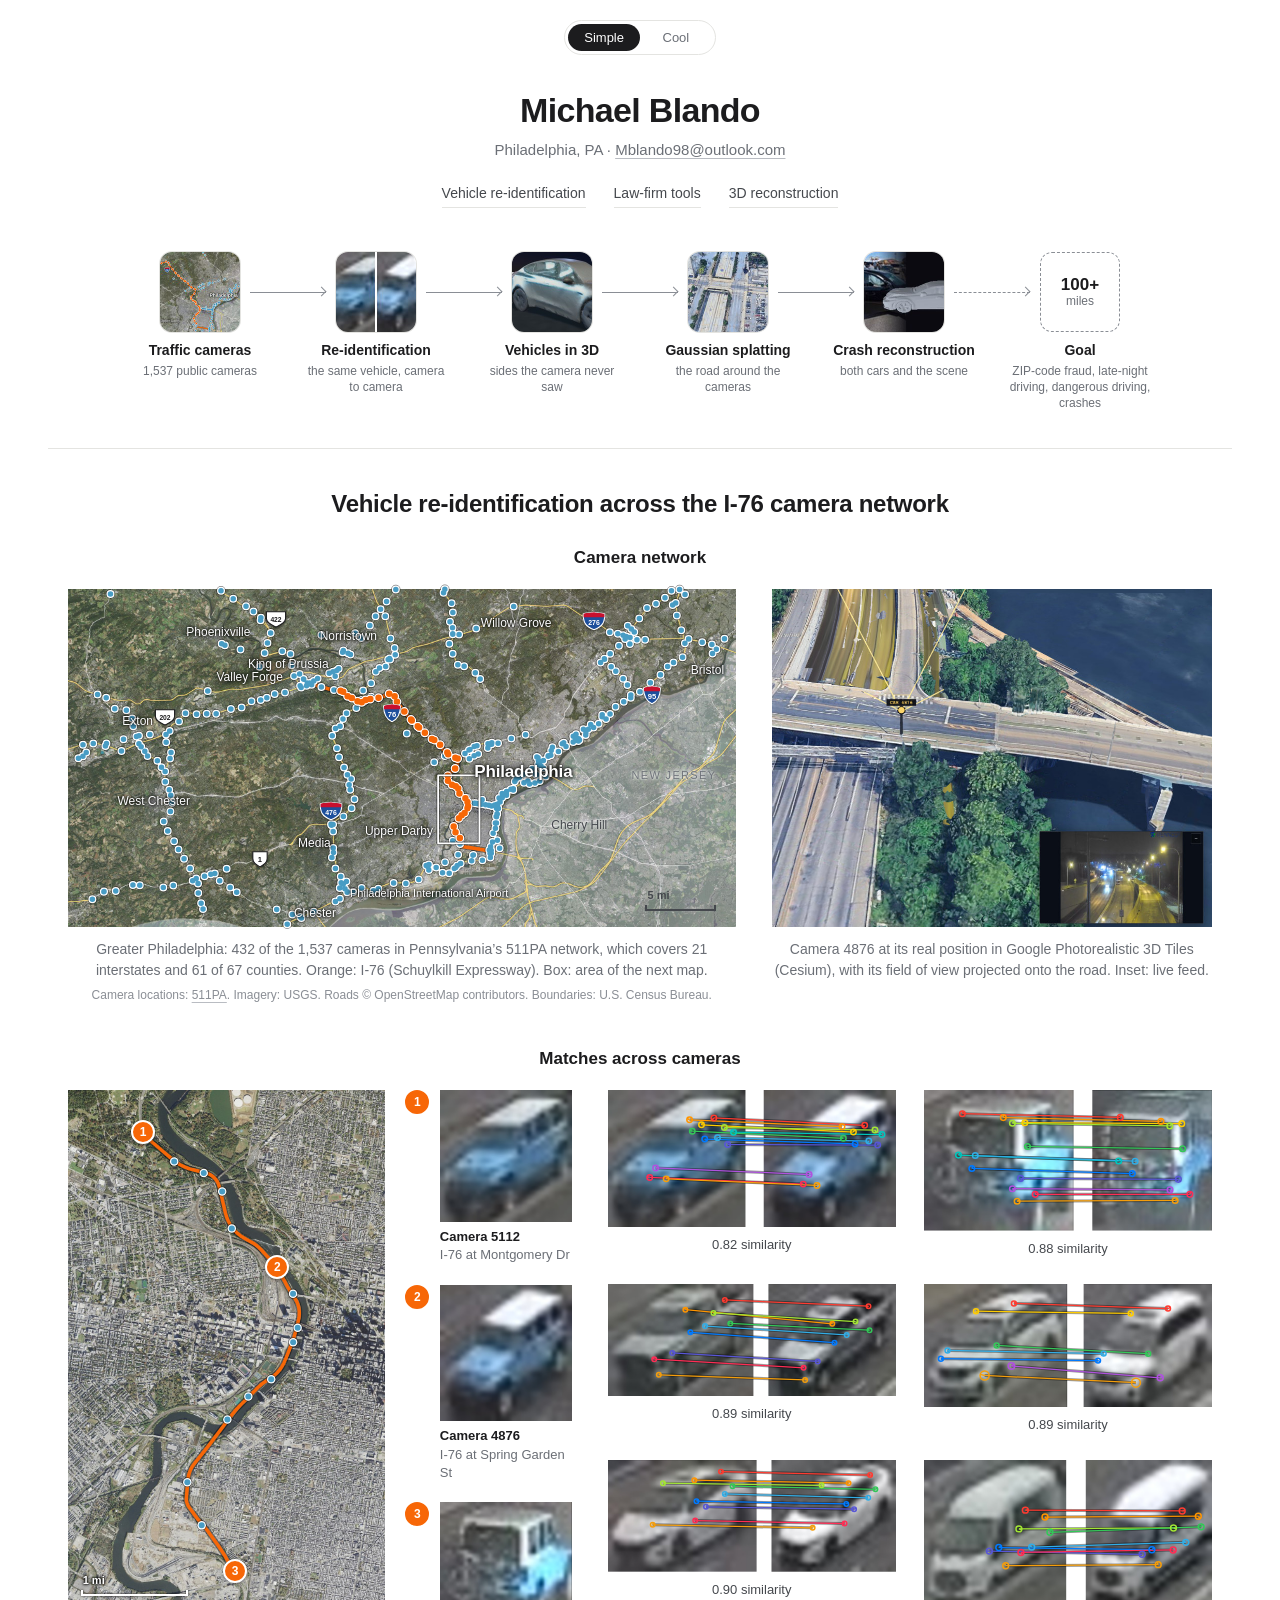
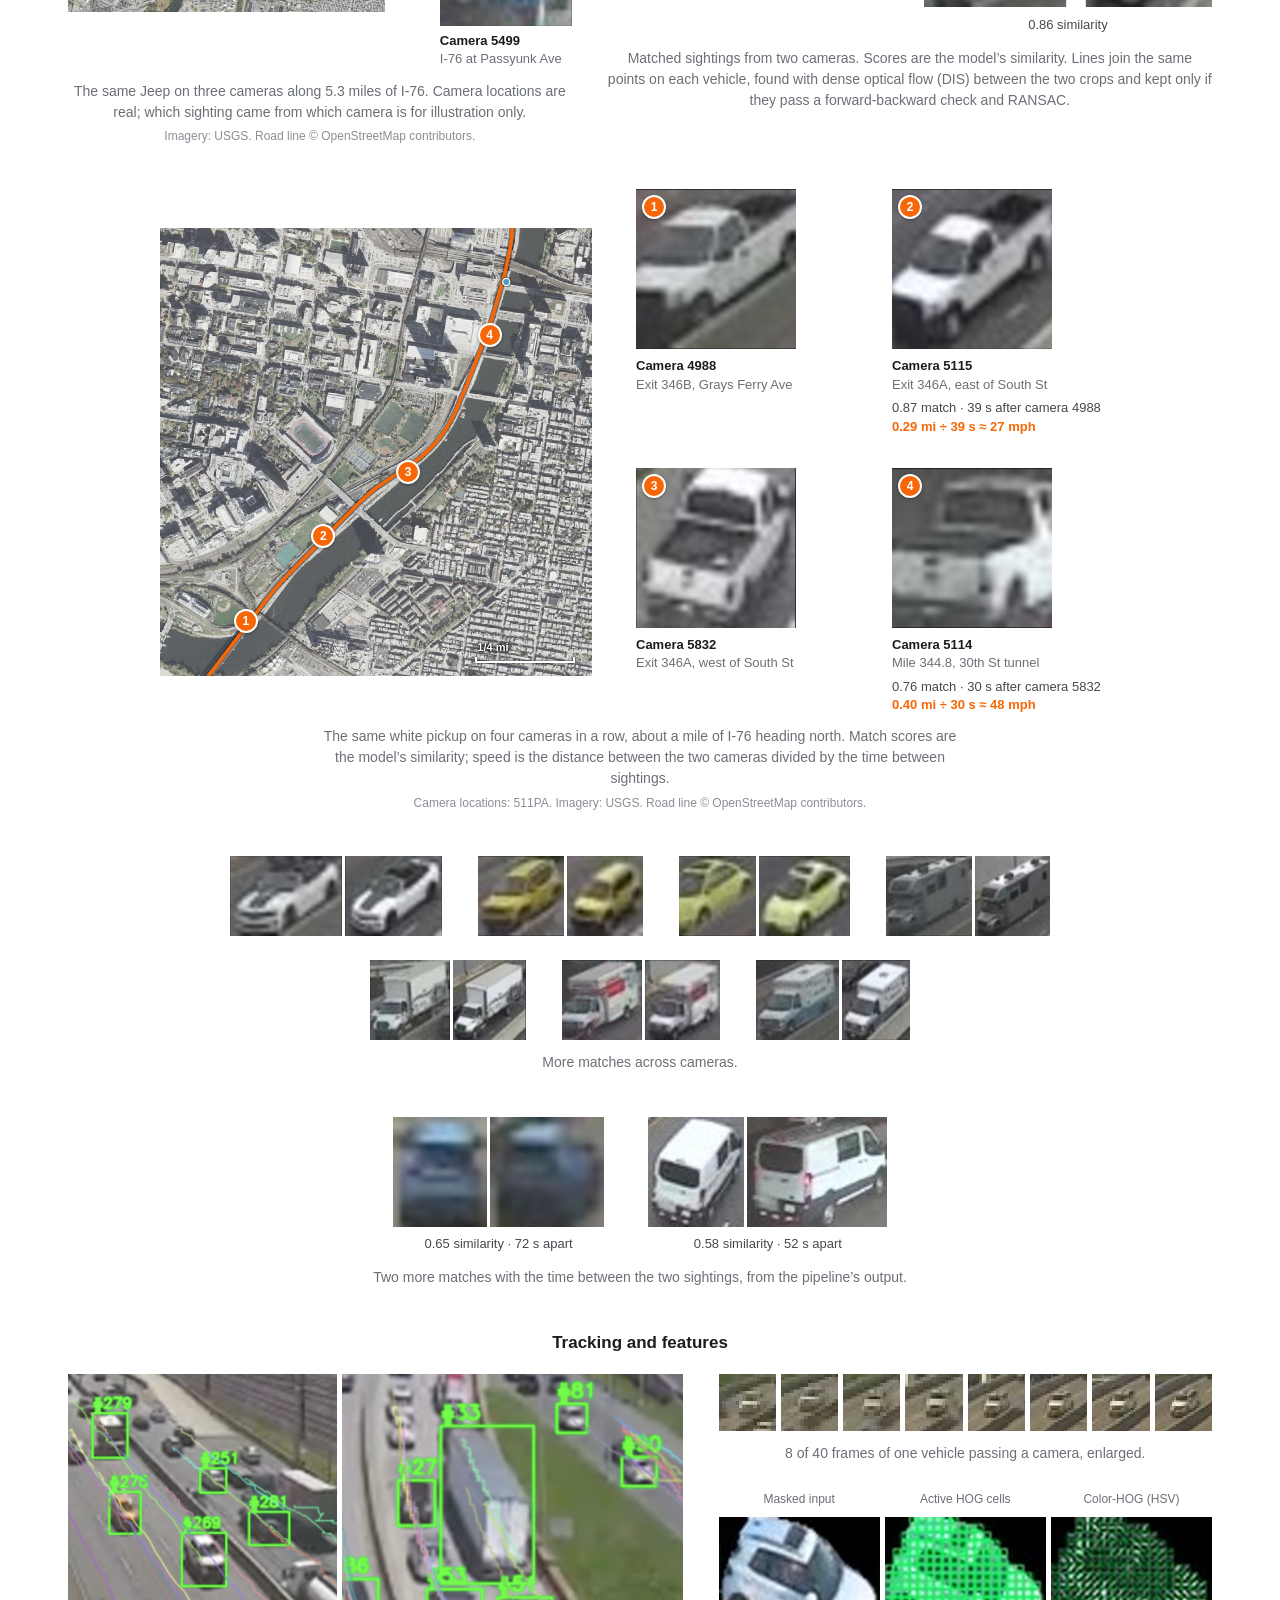
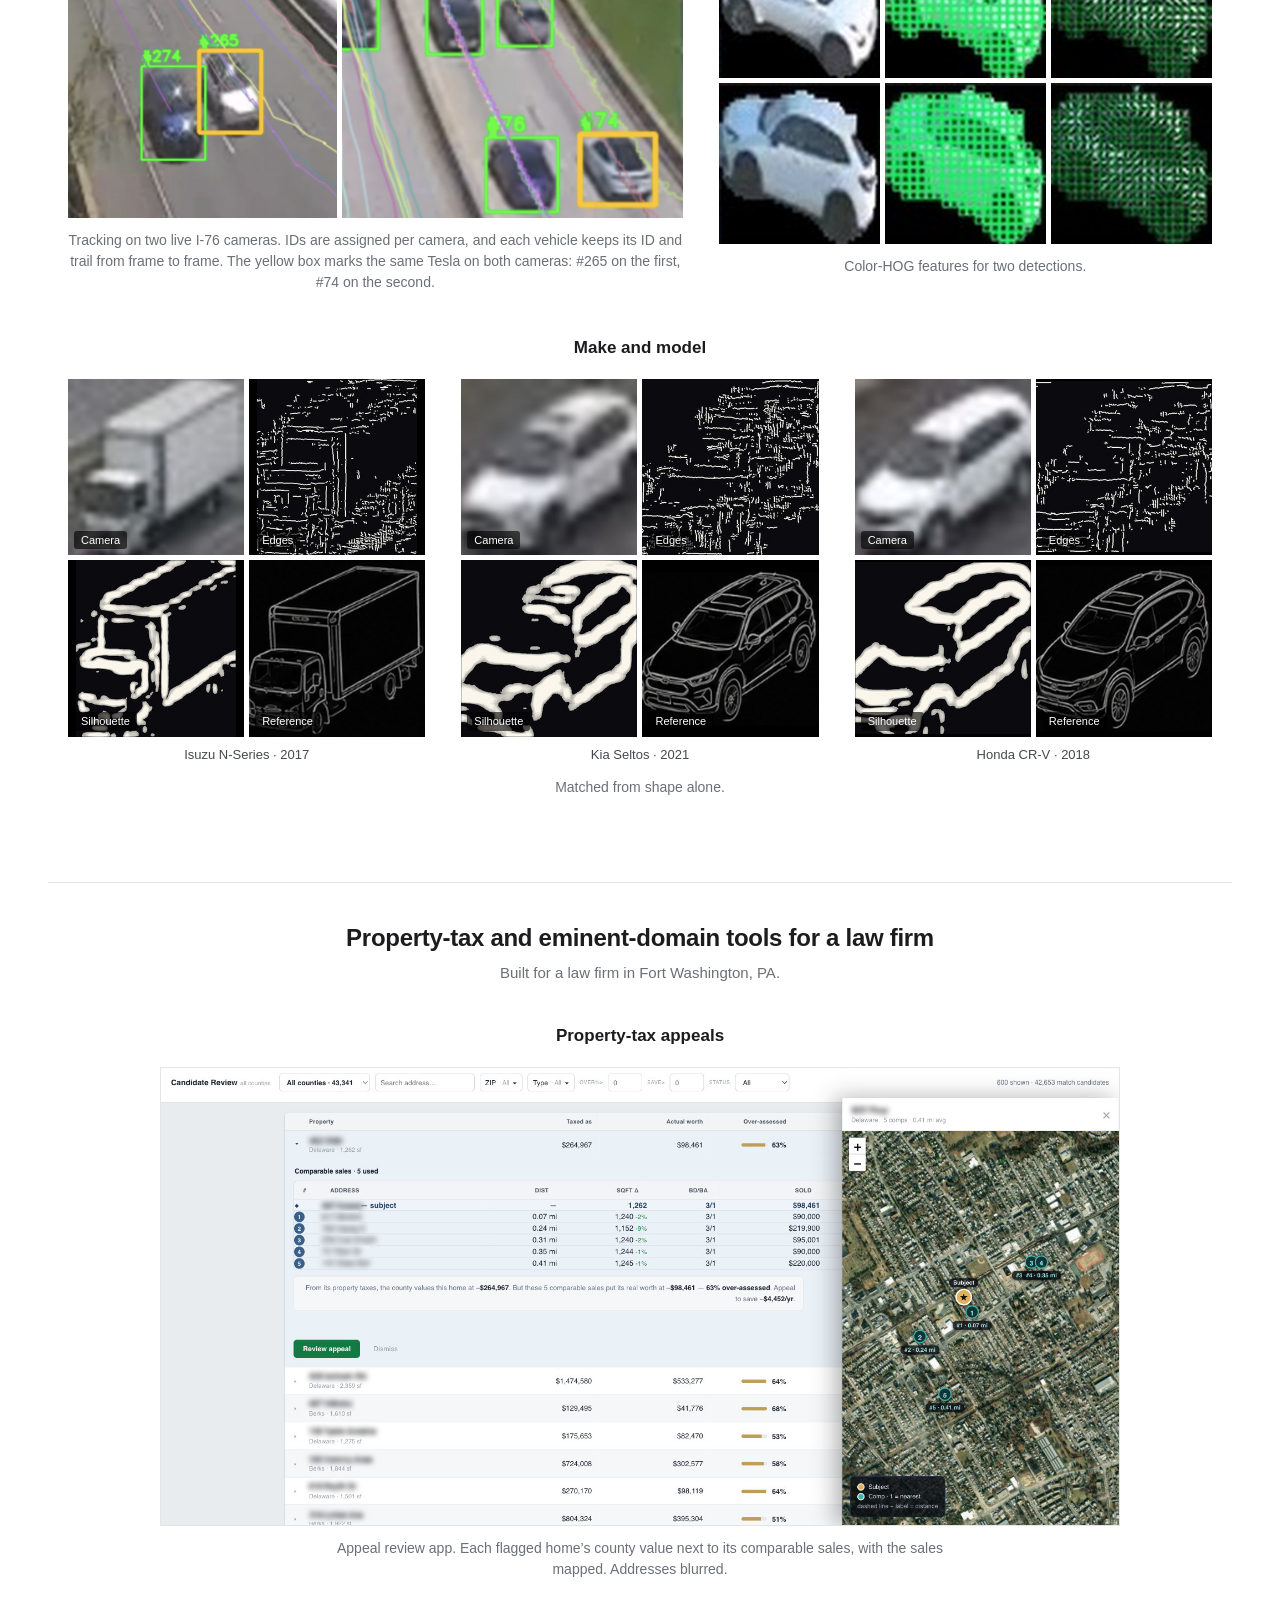
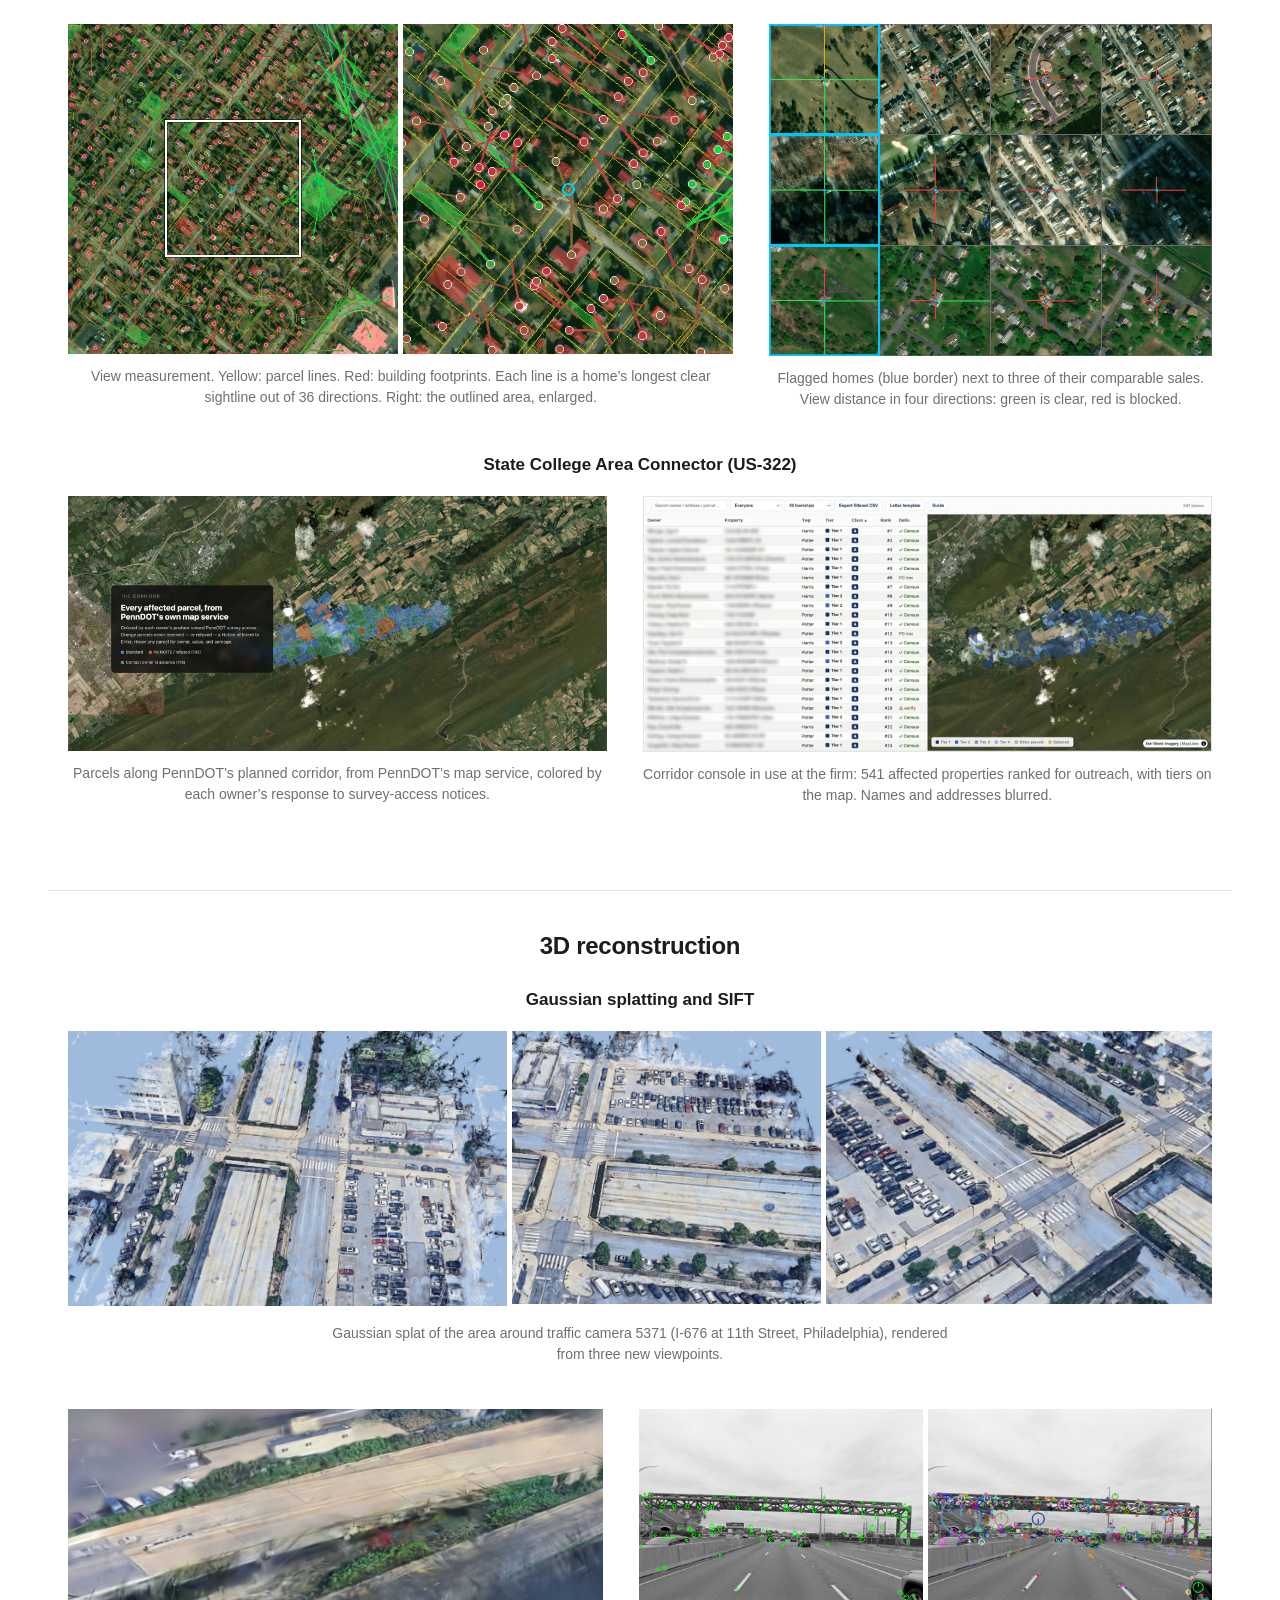
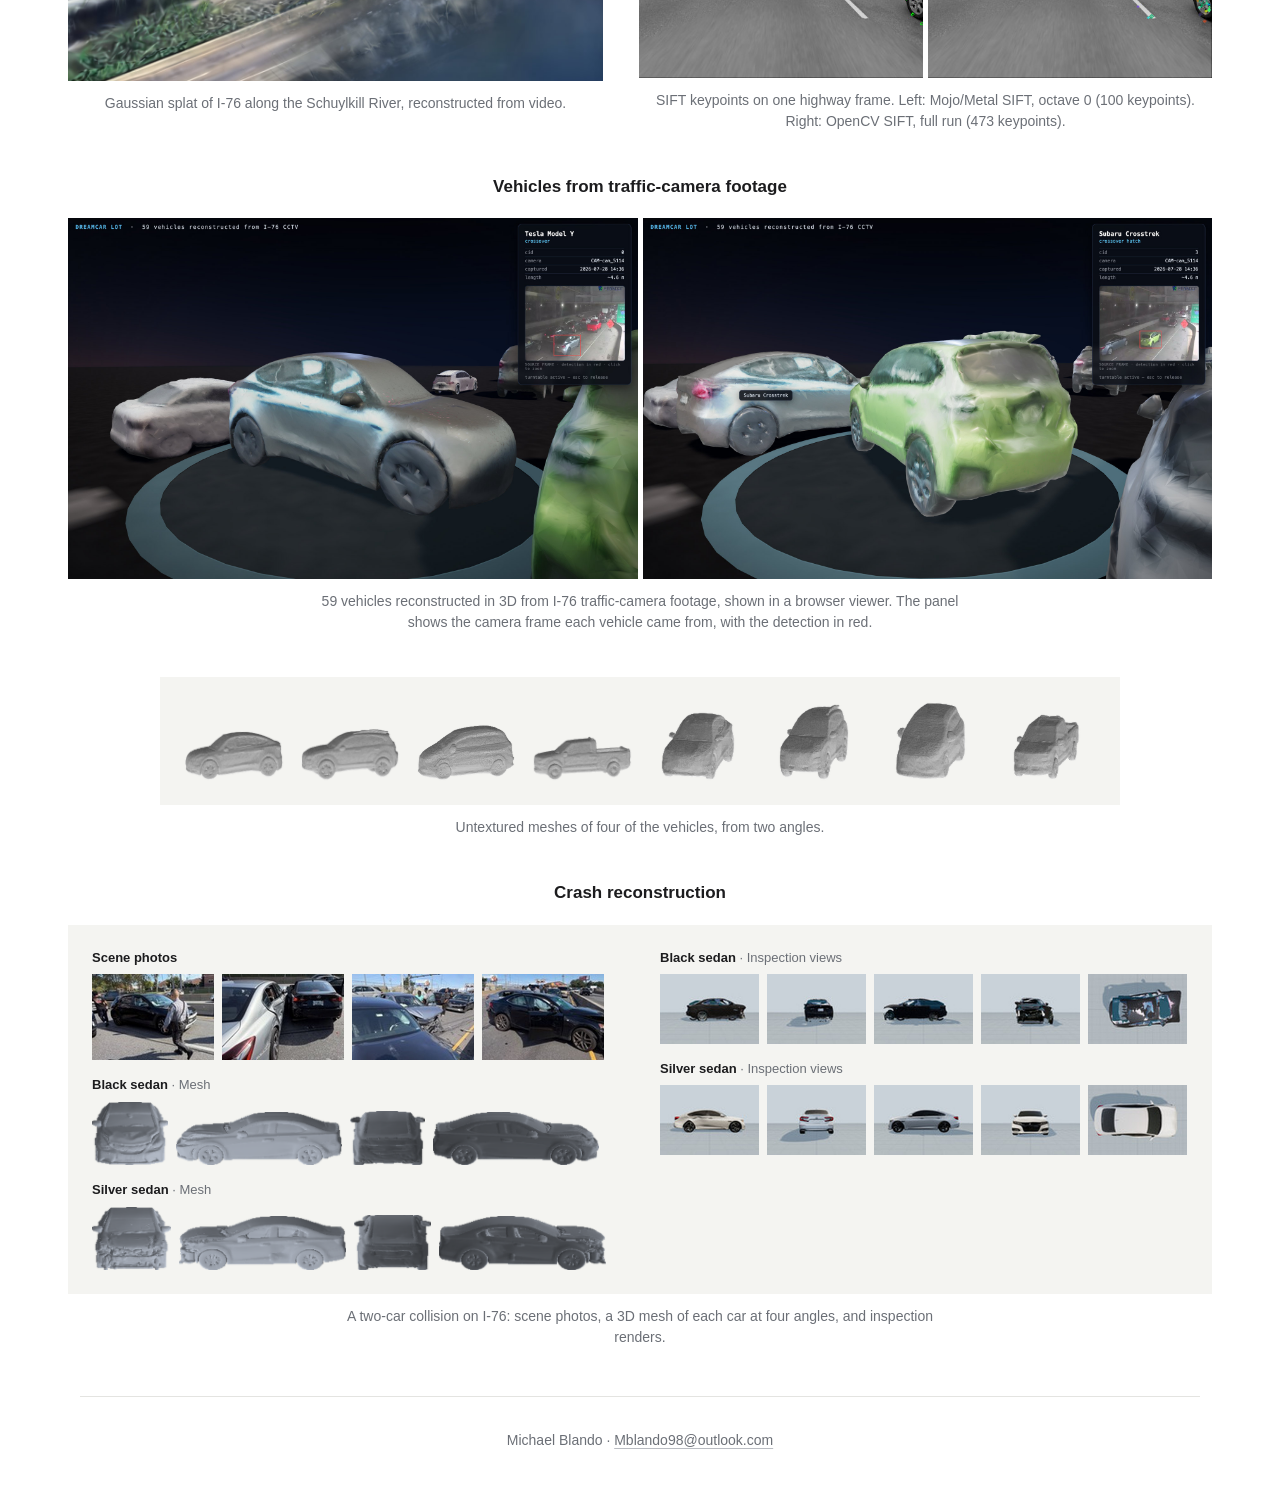
==== index.html @ 272e9e57 "Portfolio site" ====
<!doctype html>
<html lang="en">
<head>
<meta charset="utf-8">
<meta name="viewport" content="width=device-width, initial-scale=1">
<title>Michael Blando</title>
<meta name="description" content="Michael Blando: vehicle re-identification on Pennsylvania traffic cameras, property-tax and eminent-domain tools for a law firm, and 3D reconstruction.">
<meta name="theme-color" content="#ffffff">
<link rel="canonical" href="https://mblando9988.github.io/portfolio/">
<link rel="icon" href="assets/favicon.svg" type="image/svg+xml">
<link rel="apple-touch-icon" href="assets/apple-touch-icon.png">
<meta property="og:type" content="website">
<meta property="og:site_name" content="Michael Blando">
<meta property="og:title" content="Michael Blando">
<meta property="og:description" content="Vehicle re-identification on Pennsylvania traffic cameras, 3D reconstruction, and property-tax and eminent-domain tools for a law firm.">
<meta property="og:url" content="https://mblando9988.github.io/portfolio/">
<meta property="og:image" content="https://mblando9988.github.io/portfolio/assets/img/og-card.jpg">
<meta property="og:image:width" content="1200">
<meta property="og:image:height" content="630">
<meta property="og:image:alt" content="Michael Blando. A map of Philadelphia-area traffic cameras next to a matched pair of the same Jeep from two cameras.">
<meta name="twitter:card" content="summary_large_image">
<link rel="stylesheet" href="assets/css/site.css">
</head>
<body>

<header class="masthead">
  <nav class="design-switch" aria-label="Page design">
    <a href="./" aria-current="page">Simple</a>
    <a href="interactive/">Cool</a>
  </nav>
  <h1>Michael Blando</h1>
  <p class="masthead-meta">Philadelphia, PA &middot; <a href="mailto:Mblando98@outlook.com">Mblando98@outlook.com</a></p>
  <nav class="masthead-nav" aria-label="Projects">
    <a href="#reid">Vehicle re-identification</a>
    <a href="#law">Law-firm tools</a>
    <a href="#recon">3D reconstruction</a>
  </nav>
</header>

<main>
<nav class="flow" aria-label="Project pipeline">
  <ol class="flow-steps">
    <li><a href="#reid"><img src="assets/img/nodes/cameras.jpg" width="160" height="160" alt=""><strong>Traffic cameras</strong><span>1,537 public cameras</span></a></li>
    <li><a href="#reid-matches"><img src="assets/img/nodes/reid.jpg" width="160" height="160" alt=""><strong>Re-identification</strong><span>the same vehicle, camera to camera</span></a></li>
    <li><a href="#recon-vehicles"><img src="assets/img/nodes/cars3d.jpg" width="160" height="160" alt=""><strong>Vehicles in 3D</strong><span>sides the camera never saw</span></a></li>
    <li><a href="#recon-splat"><img src="assets/img/nodes/splat.jpg" width="160" height="160" alt=""><strong>Gaussian splatting</strong><span>the road around the cameras</span></a></li>
    <li><a href="#recon-crash"><img src="assets/img/nodes/crash.jpg" width="160" height="160" alt=""><strong>Crash reconstruction</strong><span>both cars and the scene</span></a></li>
    <li class="flow-goal"><div class="goal-box" aria-hidden="true"><b>100+</b>miles</div><strong>Goal</strong><span>ZIP-code fraud, late-night driving, dangerous driving, crashes</span></li>
  </ol>
</nav>

<section class="project" id="reid" aria-labelledby="reid-title">
  <h2 id="reid-title">Vehicle re-identification across the I&#8209;76 camera network</h2>

  <h3>Camera network</h3>

  <div class="row">
  <figure class="fig fig-wide" style="--grow:1.97">
    <div class="metro-map">
      <img src="assets/img/reid/metro-map.jpg" width="2080" height="1056" loading="lazy" alt="Satellite map of greater Philadelphia with a blue marker at each of the 511PA traffic cameras, placed along I-76, I-95, I-476, the Pennsylvania Turnpike, US-1, US-202, US-422 and other highways.">
      <svg class="mt-overlay" viewBox="0 0 2080 1056" preserveAspectRatio="none" aria-hidden="true" focusable="false">
        <path class="mt-i76-casing" d="M1125.3 459.8L1129.6 464.0M940.5 343.6L953.2 340.8M1134.4 467.0L1113.3 449.2M903.1 350.0L904.6 350.6M904.6 350.2L903.5 349.8M900.0 348.1L895.0 344.4M909.3 351.5L912.9 351.5M928.6 346.8L930.4 346.3M930.7 345.9L928.7 346.2M924.9 346.6L916.8 348.8M930.4 346.3L939.4 343.9M939.4 343.9L940.5 343.6M940.4 343.3L939.3 343.6M939.3 343.6L939.0 343.7M915.2 349.3L909.3 350.8L904.9 350.3M916.8 348.8L915.2 349.3M742.1 285.6L743.2 286.3M749.6 290.5L753.2 292.7M743.7 286.3L742.6 285.6M742.6 285.6L738.0 282.5M873.1 335.5L863.6 324.9M877.6 338.5L873.1 335.5M877.4 338.8L890.2 341.9L903.1 350.0M872.9 335.7L877.4 338.8M895.0 344.4L889.7 341.4L877.6 338.5M1201.7 742.0L1201.3 747.2M1219.1 714.1L1222.1 710.3M1202.0 742.0L1202.5 737.3M1236.4 697.1L1223.5 708.5M1208.8 554.3L1201.9 563.5L1190.1 572.4L1186.0 577.3M1247.0 673.8L1241.7 689.8M1247.2 673.8L1246.4 666.3M1241.9 689.9L1246.9 675.4M1242.4 658.7L1239.9 655.2M1242.6 659.1L1242.4 658.7M1244.1 661.8L1242.6 659.1M1245.2 663.8L1244.1 661.8M1242.1 659.9L1243.0 661.5M1241.7 659.3L1242.1 659.9M1202.3 737.2L1201.7 742.0M1202.5 737.3L1219.1 714.1M953.2 340.8L956.6 340.3M956.6 340.3L981.0 335.0L1000.6 327.8L1008.6 328.0L1013.1 330.2L1017.1 334.3L1025.0 351.0L1035.0 364.7M956.6 340.0L953.2 340.5M953.2 340.5L949.0 341.2M1181.5 509.7L1176.6 505.8M1205.3 613.0L1197.4 609.7L1185.0 598.6M1206.1 613.6L1210.7 614.9M1205.3 613.4L1206.1 613.6M1206.2 613.1L1205.3 613.0M1184.3 597.3L1183.6 595.7M1183.8 583.0L1187.9 575.2M1184.7 598.8L1196.7 609.7L1202.7 612.7M1183.0 584.6L1182.5 591.9M1183.9 597.5L1184.7 598.8M1185.0 598.6L1184.3 597.3M1183.4 583.1L1183.0 584.6M1183.4 584.6L1183.8 583.0M1211.2 526.9L1204.5 522.8M1202.3 522.5L1203.9 523.3M1202.8 522.0L1201.0 521.2M1211.7 527.3L1211.2 526.9M1209.4 527.4L1211.8 530.6M1204.5 523.7L1208.3 526.5M1208.3 526.5L1209.4 527.4M1204.5 522.8L1202.8 522.0M1167.0 497.6L1170.2 501.1M1184.1 514.5L1191.4 517.5M1186.1 513.1L1183.8 511.5M1180.3 511.7L1181.1 512.4M1181.1 512.4L1182.0 513.1M1182.0 513.1L1184.1 514.5M1165.9 496.0L1159.1 485.1L1154.4 480.2M1165.7 496.2L1167.0 497.6M1167.1 497.5L1165.9 496.0M1154.4 480.2L1144.6 472.8M1144.5 473.0L1154.3 480.4M1154.3 480.4L1158.4 484.6L1165.7 496.2M1144.6 472.8L1139.7 469.6M1135.6 467.6L1134.4 467.0M1134.3 467.2L1135.4 467.8M1135.4 467.8L1144.5 473.0M1214.4 537.6L1214.6 534.1M1113.3 449.2L1112.4 448.6M1112.4 448.6L1101.4 436.3L1092.9 431.2M1113.1 449.5L1125.3 459.8M1112.2 448.9L1113.1 449.5M1038.1 368.7L1068.6 407.5M1068.9 407.5L1038.3 368.6M1068.6 407.5L1070.6 409.3M1070.6 409.3L1082.3 419.2M1070.9 409.2L1068.9 407.5M1035.1 364.5L1026.0 352.3L1017.6 334.5L1014.1 330.7L1009.0 327.9L1000.7 327.6L979.3 335.2L956.6 340.0M1036.0 366.0L1037.5 368.0M1035.0 364.7L1036.0 366.0M1037.5 368.0L1038.1 368.7M1037.7 367.9L1036.1 365.8M1038.3 368.6L1037.7 367.9M1036.1 365.8L1035.1 364.5M1212.1 615.9L1214.4 619.1L1219.4 635.8L1233.3 647.3M1217.3 629.7L1213.8 616.8L1211.0 614.4L1206.2 613.1M1222.2 779.1L1224.2 781.9M1225.3 778.4L1225.1 778.2M1297.6 813.8L1305.2 816.8M1296.4 813.5L1297.6 813.8M1296.4 813.1L1294.5 812.7M1297.5 813.4L1296.4 813.1M1291.6 812.1L1282.3 810.6M1293.1 812.8L1296.4 813.5M1291.5 812.5L1293.1 812.8M1280.7 810.7L1281.6 810.9M1266.9 808.3L1277.0 810.1M1282.3 810.6L1280.7 810.3M1280.7 810.3L1280.0 810.2M1282.3 811.0L1290.7 812.4M1264.5 807.7L1246.8 804.8M1267.0 808.1L1264.5 807.7M1264.5 807.9L1266.9 808.3M1245.9 805.4L1252.7 806.0M1246.8 804.8L1243.0 804.5M1238.0 804.1L1245.9 805.4M1226.1 783.8L1225.3 778.4M1224.4 798.8L1228.0 802.1L1238.0 804.1M1243.8 663.0L1246.8 668.4L1247.0 673.8M1238.9 654.0L1233.0 646.4M1192.4 517.0L1188.1 514.4M1226.0 706.6L1237.9 696.3M792.2 305.2L791.1 304.9M788.9 304.3L775.7 300.4M790.7 305.1L791.9 305.5M791.9 305.5L817.3 312.8L850.2 317.9L857.7 321.0L865.1 326.9M762.0 296.3L743.7 286.3M738.0 282.9L742.1 285.6M1268.6 808.3L1267.0 808.1M1306.0 815.6L1300.9 814.3M1193.7 518.5L1198.9 520.9M1177.4 508.8L1180.3 511.7M1239.3 655.1L1241.7 659.3M871.6 334.3L872.9 335.7M1198.1 519.8L1192.4 517.0M1246.4 666.3L1245.2 663.8M1169.7 499.9L1167.1 497.5M1214.4 532.7L1211.7 527.3M1186.0 577.3L1183.4 583.1M1280.0 810.2L1268.6 808.3M1243.0 804.5L1228.5 802.0L1224.6 798.3M1218.0 770.5L1217.1 769.3M1201.7 746.7L1202.0 742.0M1187.9 575.2L1202.9 563.1L1209.2 554.5M1308.8 817.5L1310.1 817.6M1217.2 770.3L1218.8 773.0M1218.8 773.0L1221.2 777.6M1083.7 420.6L1082.5 419.1M1083.5 420.8L1090.6 429.6L1101.7 436.9L1112.2 448.9M1082.5 419.1L1070.9 409.2M1082.3 419.2L1083.5 420.8M728.3 276.6L730.3 277.9M731.0 276.9L727.0 275.1M735.0 280.9L738.0 282.9M736.2 281.1L734.7 279.4M1212.6 532.2L1213.0 533.5M1183.8 511.5L1183.4 511.2M1221.2 777.6L1222.2 779.1M1214.1 540.2L1214.4 537.6M1203.9 523.3L1204.5 523.7M1170.2 501.1L1174.8 506.0M1176.6 505.8L1175.9 505.2M1174.8 506.0L1177.4 508.8M1201.0 521.2L1198.1 519.8M1200.0 521.5L1202.3 522.5M1174.1 503.6L1169.7 499.9M1188.1 514.4L1186.1 513.1M1175.9 505.2L1174.1 503.6M1211.8 530.6L1212.6 532.2M1224.2 781.9L1225.1 788.1M775.7 300.4L766.7 297.6M762.2 296.4L762.0 296.3M766.7 297.6L762.2 296.4M762.2 296.7L771.3 299.5M762.0 296.6L762.2 296.7M926.6 346.4L924.9 346.6M928.7 346.2L926.6 346.4M926.7 347.3L928.6 346.8M914.3 351.3L926.7 347.3M904.6 350.6L909.3 351.5M743.2 286.3L749.6 290.5M738.0 282.5L736.2 281.1M771.3 299.5L772.7 299.9M772.7 299.9L786.1 303.9M786.1 303.9L790.7 305.1M791.1 304.9L788.9 304.3M731.2 278.5L735.0 280.9M1209.2 554.5L1209.5 553.9M1209.5 553.9L1214.1 540.2M1209.2 553.5L1208.8 554.3M1213.5 537.3L1212.3 545.6L1209.2 553.5M1224.6 798.3L1224.2 796.3M1224.4 793.7L1226.1 783.8M1223.9 797.2L1224.4 798.8M1224.8 789.8L1223.9 797.2M1213.0 533.5L1213.5 537.3M1211.9 761.8L1202.6 749.8L1201.7 746.7M1217.1 769.3L1211.9 761.8M903.5 349.8L900.0 348.1M1203.4 751.4L1207.9 757.3M1201.3 747.2L1203.4 751.4M1202.7 612.7L1205.3 613.4M857.9 320.7L849.7 317.4L817.7 312.6L792.2 305.2M863.6 324.9L857.9 320.7M1233.0 646.4L1221.2 637.5L1217.3 629.7M1139.7 469.6L1135.6 467.6M1225.1 778.2L1221.0 774.6M1207.9 757.3L1217.2 770.3M939.0 343.7L930.7 345.9M1218.9 714.0L1204.2 733.0L1202.3 737.2M753.2 292.7L762.0 296.6M1129.6 464.0L1134.3 467.2M949.0 341.2L940.4 343.3M1092.9 431.2L1083.7 420.6M1233.3 647.3L1239.3 655.1M912.9 351.5L914.3 351.3M1183.0 592.8L1183.4 584.6M1183.6 595.7L1183.0 592.8M865.1 326.9L871.6 334.3M1223.5 708.5L1218.9 714.0M1299.3 813.9L1297.5 813.4M1300.9 814.3L1299.3 813.9M1223.6 708.8L1226.0 706.6M1222.1 710.3L1223.6 708.8M1237.9 696.3L1241.9 689.9M1241.7 689.8L1236.4 697.1M1259.5 807.1L1264.5 807.9M1252.7 806.0L1259.5 807.1M734.7 279.4L733.8 278.7M727.0 275.1L722.9 272.1M733.8 278.7L731.0 276.9M730.3 277.9L731.2 278.5M1182.5 591.9L1183.5 596.5M1221.0 774.6L1220.0 773.2M1218.4 771.1L1218.0 770.5M1246.9 675.4L1247.2 673.8M1311.4 817.3L1307.8 816.2M1307.0 815.9L1306.7 815.8M904.9 350.3L904.6 350.2M1307.8 816.2L1307.0 815.9M1294.5 812.7L1293.2 812.4M1183.5 596.5L1183.9 597.5M1225.1 788.1L1224.8 789.8M1224.2 796.3L1224.4 793.7M1277.0 810.1L1280.7 810.7M1281.6 810.9L1282.3 811.0M1293.2 812.4L1291.6 812.1M1290.7 812.4L1291.5 812.5M1305.2 816.8L1306.6 817.1M1191.4 517.5L1193.7 518.5M722.9 272.1L722.4 271.6M1310.1 817.6L1311.3 817.7M1306.6 817.1L1308.8 817.5M1306.7 815.8L1306.0 815.6M1220.0 773.2L1218.4 771.1M1198.9 520.9L1200.0 521.5M1214.6 534.1L1214.4 532.7M1243.0 661.5L1243.8 663.0M1239.9 655.2L1238.9 654.0M1210.7 614.9L1212.1 615.9M1183.4 511.2L1181.5 509.7"/>
        <path class="mt-i76" d="M1125.3 459.8L1129.6 464.0M940.5 343.6L953.2 340.8M1134.4 467.0L1113.3 449.2M903.1 350.0L904.6 350.6M904.6 350.2L903.5 349.8M900.0 348.1L895.0 344.4M909.3 351.5L912.9 351.5M928.6 346.8L930.4 346.3M930.7 345.9L928.7 346.2M924.9 346.6L916.8 348.8M930.4 346.3L939.4 343.9M939.4 343.9L940.5 343.6M940.4 343.3L939.3 343.6M939.3 343.6L939.0 343.7M915.2 349.3L909.3 350.8L904.9 350.3M916.8 348.8L915.2 349.3M742.1 285.6L743.2 286.3M749.6 290.5L753.2 292.7M743.7 286.3L742.6 285.6M742.6 285.6L738.0 282.5M873.1 335.5L863.6 324.9M877.6 338.5L873.1 335.5M877.4 338.8L890.2 341.9L903.1 350.0M872.9 335.7L877.4 338.8M895.0 344.4L889.7 341.4L877.6 338.5M1201.7 742.0L1201.3 747.2M1219.1 714.1L1222.1 710.3M1202.0 742.0L1202.5 737.3M1236.4 697.1L1223.5 708.5M1208.8 554.3L1201.9 563.5L1190.1 572.4L1186.0 577.3M1247.0 673.8L1241.7 689.8M1247.2 673.8L1246.4 666.3M1241.9 689.9L1246.9 675.4M1242.4 658.7L1239.9 655.2M1242.6 659.1L1242.4 658.7M1244.1 661.8L1242.6 659.1M1245.2 663.8L1244.1 661.8M1242.1 659.9L1243.0 661.5M1241.7 659.3L1242.1 659.9M1202.3 737.2L1201.7 742.0M1202.5 737.3L1219.1 714.1M953.2 340.8L956.6 340.3M956.6 340.3L981.0 335.0L1000.6 327.8L1008.6 328.0L1013.1 330.2L1017.1 334.3L1025.0 351.0L1035.0 364.7M956.6 340.0L953.2 340.5M953.2 340.5L949.0 341.2M1181.5 509.7L1176.6 505.8M1205.3 613.0L1197.4 609.7L1185.0 598.6M1206.1 613.6L1210.7 614.9M1205.3 613.4L1206.1 613.6M1206.2 613.1L1205.3 613.0M1184.3 597.3L1183.6 595.7M1183.8 583.0L1187.9 575.2M1184.7 598.8L1196.7 609.7L1202.7 612.7M1183.0 584.6L1182.5 591.9M1183.9 597.5L1184.7 598.8M1185.0 598.6L1184.3 597.3M1183.4 583.1L1183.0 584.6M1183.4 584.6L1183.8 583.0M1211.2 526.9L1204.5 522.8M1202.3 522.5L1203.9 523.3M1202.8 522.0L1201.0 521.2M1211.7 527.3L1211.2 526.9M1209.4 527.4L1211.8 530.6M1204.5 523.7L1208.3 526.5M1208.3 526.5L1209.4 527.4M1204.5 522.8L1202.8 522.0M1167.0 497.6L1170.2 501.1M1184.1 514.5L1191.4 517.5M1186.1 513.1L1183.8 511.5M1180.3 511.7L1181.1 512.4M1181.1 512.4L1182.0 513.1M1182.0 513.1L1184.1 514.5M1165.9 496.0L1159.1 485.1L1154.4 480.2M1165.7 496.2L1167.0 497.6M1167.1 497.5L1165.9 496.0M1154.4 480.2L1144.6 472.8M1144.5 473.0L1154.3 480.4M1154.3 480.4L1158.4 484.6L1165.7 496.2M1144.6 472.8L1139.7 469.6M1135.6 467.6L1134.4 467.0M1134.3 467.2L1135.4 467.8M1135.4 467.8L1144.5 473.0M1214.4 537.6L1214.6 534.1M1113.3 449.2L1112.4 448.6M1112.4 448.6L1101.4 436.3L1092.9 431.2M1113.1 449.5L1125.3 459.8M1112.2 448.9L1113.1 449.5M1038.1 368.7L1068.6 407.5M1068.9 407.5L1038.3 368.6M1068.6 407.5L1070.6 409.3M1070.6 409.3L1082.3 419.2M1070.9 409.2L1068.9 407.5M1035.1 364.5L1026.0 352.3L1017.6 334.5L1014.1 330.7L1009.0 327.9L1000.7 327.6L979.3 335.2L956.6 340.0M1036.0 366.0L1037.5 368.0M1035.0 364.7L1036.0 366.0M1037.5 368.0L1038.1 368.7M1037.7 367.9L1036.1 365.8M1038.3 368.6L1037.7 367.9M1036.1 365.8L1035.1 364.5M1212.1 615.9L1214.4 619.1L1219.4 635.8L1233.3 647.3M1217.3 629.7L1213.8 616.8L1211.0 614.4L1206.2 613.1M1222.2 779.1L1224.2 781.9M1225.3 778.4L1225.1 778.2M1297.6 813.8L1305.2 816.8M1296.4 813.5L1297.6 813.8M1296.4 813.1L1294.5 812.7M1297.5 813.4L1296.4 813.1M1291.6 812.1L1282.3 810.6M1293.1 812.8L1296.4 813.5M1291.5 812.5L1293.1 812.8M1280.7 810.7L1281.6 810.9M1266.9 808.3L1277.0 810.1M1282.3 810.6L1280.7 810.3M1280.7 810.3L1280.0 810.2M1282.3 811.0L1290.7 812.4M1264.5 807.7L1246.8 804.8M1267.0 808.1L1264.5 807.7M1264.5 807.9L1266.9 808.3M1245.9 805.4L1252.7 806.0M1246.8 804.8L1243.0 804.5M1238.0 804.1L1245.9 805.4M1226.1 783.8L1225.3 778.4M1224.4 798.8L1228.0 802.1L1238.0 804.1M1243.8 663.0L1246.8 668.4L1247.0 673.8M1238.9 654.0L1233.0 646.4M1192.4 517.0L1188.1 514.4M1226.0 706.6L1237.9 696.3M792.2 305.2L791.1 304.9M788.9 304.3L775.7 300.4M790.7 305.1L791.9 305.5M791.9 305.5L817.3 312.8L850.2 317.9L857.7 321.0L865.1 326.9M762.0 296.3L743.7 286.3M738.0 282.9L742.1 285.6M1268.6 808.3L1267.0 808.1M1306.0 815.6L1300.9 814.3M1193.7 518.5L1198.9 520.9M1177.4 508.8L1180.3 511.7M1239.3 655.1L1241.7 659.3M871.6 334.3L872.9 335.7M1198.1 519.8L1192.4 517.0M1246.4 666.3L1245.2 663.8M1169.7 499.9L1167.1 497.5M1214.4 532.7L1211.7 527.3M1186.0 577.3L1183.4 583.1M1280.0 810.2L1268.6 808.3M1243.0 804.5L1228.5 802.0L1224.6 798.3M1218.0 770.5L1217.1 769.3M1201.7 746.7L1202.0 742.0M1187.9 575.2L1202.9 563.1L1209.2 554.5M1308.8 817.5L1310.1 817.6M1217.2 770.3L1218.8 773.0M1218.8 773.0L1221.2 777.6M1083.7 420.6L1082.5 419.1M1083.5 420.8L1090.6 429.6L1101.7 436.9L1112.2 448.9M1082.5 419.1L1070.9 409.2M1082.3 419.2L1083.5 420.8M728.3 276.6L730.3 277.9M731.0 276.9L727.0 275.1M735.0 280.9L738.0 282.9M736.2 281.1L734.7 279.4M1212.6 532.2L1213.0 533.5M1183.8 511.5L1183.4 511.2M1221.2 777.6L1222.2 779.1M1214.1 540.2L1214.4 537.6M1203.9 523.3L1204.5 523.7M1170.2 501.1L1174.8 506.0M1176.6 505.8L1175.9 505.2M1174.8 506.0L1177.4 508.8M1201.0 521.2L1198.1 519.8M1200.0 521.5L1202.3 522.5M1174.1 503.6L1169.7 499.9M1188.1 514.4L1186.1 513.1M1175.9 505.2L1174.1 503.6M1211.8 530.6L1212.6 532.2M1224.2 781.9L1225.1 788.1M775.7 300.4L766.7 297.6M762.2 296.4L762.0 296.3M766.7 297.6L762.2 296.4M762.2 296.7L771.3 299.5M762.0 296.6L762.2 296.7M926.6 346.4L924.9 346.6M928.7 346.2L926.6 346.4M926.7 347.3L928.6 346.8M914.3 351.3L926.7 347.3M904.6 350.6L909.3 351.5M743.2 286.3L749.6 290.5M738.0 282.5L736.2 281.1M771.3 299.5L772.7 299.9M772.7 299.9L786.1 303.9M786.1 303.9L790.7 305.1M791.1 304.9L788.9 304.3M731.2 278.5L735.0 280.9M1209.2 554.5L1209.5 553.9M1209.5 553.9L1214.1 540.2M1209.2 553.5L1208.8 554.3M1213.5 537.3L1212.3 545.6L1209.2 553.5M1224.6 798.3L1224.2 796.3M1224.4 793.7L1226.1 783.8M1223.9 797.2L1224.4 798.8M1224.8 789.8L1223.9 797.2M1213.0 533.5L1213.5 537.3M1211.9 761.8L1202.6 749.8L1201.7 746.7M1217.1 769.3L1211.9 761.8M903.5 349.8L900.0 348.1M1203.4 751.4L1207.9 757.3M1201.3 747.2L1203.4 751.4M1202.7 612.7L1205.3 613.4M857.9 320.7L849.7 317.4L817.7 312.6L792.2 305.2M863.6 324.9L857.9 320.7M1233.0 646.4L1221.2 637.5L1217.3 629.7M1139.7 469.6L1135.6 467.6M1225.1 778.2L1221.0 774.6M1207.9 757.3L1217.2 770.3M939.0 343.7L930.7 345.9M1218.9 714.0L1204.2 733.0L1202.3 737.2M753.2 292.7L762.0 296.6M1129.6 464.0L1134.3 467.2M949.0 341.2L940.4 343.3M1092.9 431.2L1083.7 420.6M1233.3 647.3L1239.3 655.1M912.9 351.5L914.3 351.3M1183.0 592.8L1183.4 584.6M1183.6 595.7L1183.0 592.8M865.1 326.9L871.6 334.3M1223.5 708.5L1218.9 714.0M1299.3 813.9L1297.5 813.4M1300.9 814.3L1299.3 813.9M1223.6 708.8L1226.0 706.6M1222.1 710.3L1223.6 708.8M1237.9 696.3L1241.9 689.9M1241.7 689.8L1236.4 697.1M1259.5 807.1L1264.5 807.9M1252.7 806.0L1259.5 807.1M734.7 279.4L733.8 278.7M727.0 275.1L722.9 272.1M733.8 278.7L731.0 276.9M730.3 277.9L731.2 278.5M1182.5 591.9L1183.5 596.5M1221.0 774.6L1220.0 773.2M1218.4 771.1L1218.0 770.5M1246.9 675.4L1247.2 673.8M1311.4 817.3L1307.8 816.2M1307.0 815.9L1306.7 815.8M904.9 350.3L904.6 350.2M1307.8 816.2L1307.0 815.9M1294.5 812.7L1293.2 812.4M1183.5 596.5L1183.9 597.5M1225.1 788.1L1224.8 789.8M1224.2 796.3L1224.4 793.7M1277.0 810.1L1280.7 810.7M1281.6 810.9L1282.3 811.0M1293.2 812.4L1291.6 812.1M1290.7 812.4L1291.5 812.5M1305.2 816.8L1306.6 817.1M1191.4 517.5L1193.7 518.5M722.9 272.1L722.4 271.6M1310.1 817.6L1311.3 817.7M1306.6 817.1L1308.8 817.5M1306.7 815.8L1306.0 815.6M1220.0 773.2L1218.4 771.1M1198.9 520.9L1200.0 521.5M1214.6 534.1L1214.4 532.7M1243.0 661.5L1243.8 663.0M1239.9 655.2L1238.9 654.0M1210.7 614.9L1212.1 615.9M1183.4 511.2L1181.5 509.7"/>
        <path class="mt-cam-shadow" d="M1203.8 871.1h0M1198.9 139.5h0M1218.6 141.7h0M1798.3 158.0h0M733.8 280.8h0M1729.8 144.2h0M1271.9 122.9h0M435.4 317.7h0M1688.2 134.8h0M119.0 339.0h0M1388.7 54.4h0M1976.2 166.1h0M721.7 265.0h0M1751.4 151.4h0M1772.9 158.1h0M2006.4 173.1h0M1004.8 154.6h0M1002.0 216.2h0M1019.7 205.2h0M1017.7 183.7h0M988.7 84.6h0M1743.3 299.5h0M1613.3 455.0h0M1288.3 670.9h0M1221.6 794.8h0M1628.7 422.1h0M1551.8 490.9h0M876.1 610.3h0M849.9 895.7h0M228.0 491.9h0M919.6 316.5h0M315.5 625.8h0M318.0 527.9h0M92.1 329.0h0M1353.0 637.4h0M1729.8 279.5h0M1671.8 219.1h0M1340.0 480.5h0M1886.8 229.1h0M1396.4 593.2h0M116.6 488.9h0M743.4 301.4h0M1469.7 542.3h0M821.3 736.4h0M1329.5 673.2h0M1460.2 578.5h0M1473.9 551.9h0M1574.2 476.9h0M915.5 346.0h0M1290.5 656.6h0M1199.2 73.6h0M838.2 496.6h0M833.3 870.7h0M1334.1 708.7h0M1261.8 829.3h0M600.5 346.0h0M324.2 666.0h0M696.8 237.5h0M644.0 327.0h0M612.7 199.1h0M1860.2 27.6h0M765.9 1005.5h0M789.6 143.7h0M1338.5 676.8h0M1905.7 1.6h0M1582.5 471.6h0M46.7 485.6h0M310.7 753.7h0M330.6 786.3h0M745.7 292.8h0M255.1 453.5h0M221.2 457.6h0M173.0 468.2h0M56.8 509.2h0M119.8 481.2h0M1933.8 155.5h0M734.5 280.9h0M577.8 70.2h0M1251.1 664.2h0M1335.3 709.9h0M1242.7 650.5h0M1195.4 44.7h0M826.4 807.3h0M1167.1 883.8h0M1420.7 603.7h0M1528.1 506.0h0M1505.7 503.4h0M1574.4 458.8h0M1583.1 452.9h0M997.7 219.4h0M200.0 403.4h0M1509.5 492.9h0M869.9 944.6h0M822.4 836.4h0M870.1 943.2h0M181.9 377.8h0M856.8 405.0h0M944.6 293.8h0M305.4 453.6h0M1316.8 803.3h0M302.7 568.3h0M399.5 901.9h0M621.5 168.4h0M1832.2 46.2h0M1880.4 5.7h0M1467.5 546.8h0M724.3 1022.3h0M833.4 973.4h0M967.1 934.2h0M1014.6 915.9h0M1319.9 484.0h0M1915.0 212.9h0M1345.0 808.2h0M1739.7 147.9h0M1214.7 235.8h0M814.1 262.2h0M291.4 555.6h0M894.9 137.9h0M958.3 84.7h0M1308.7 482.4h0M1336.9 700.2h0M1544.7 478.8h0M1190.2 102.1h0M892.7 655.3h0M844.6 523.9h0M970.6 246.4h0M1174.3 0.8h0M239.4 505.9h0M1322.6 788.0h0M1334.5 708.9h0M826.0 733.9h0M571.7 349.7h0M319.2 693.1h0M1689.3 201.4h0M303.1 600.7h0M1366.3 642.5h0M1406.4 586.6h0M1707.0 256.3h0M1418.2 577.9h0M1474.5 555.8h0M1052.8 917.6h0M1671.3 217.6h0M1504.5 518.0h0M1659.6 229.3h0M1897.1 82.6h0M1868.4 241.6h0M221.1 481.9h0M166.6 504.6h0M78.7 481.3h0M1713.2 139.2h0M1590.4 474.0h0M1268.5 667.3h0M857.8 918.9h0M851.3 915.2h0M828.7 314.8h0M1281.4 669.9h0M1301.1 672.6h0M1324.8 761.1h0M1331.8 729.4h0M1540.2 481.9h0M883.7 683.1h0M297.0 929.9h0M879.2 625.8h0M847.8 427.4h0M921.1 351.4h0M683.1 1044.6h0M619.5 339.2h0M305.9 477.9h0M1392.2 599.5h0M1481.4 534.7h0M723.3 301.8h0M1312.9 813.3h0M1481.4 558.8h0M1387.5 622.5h0M1343.1 651.5h0M1187.9 885.7h0M1337.3 670.4h0M1893.6 44.0h0M759.2 298.0h0M913.6 152.4h0M1593.8 470.5h0M601.1 89.4h0M1311.4 673.7h0M1121.8 865.9h0M1257.9 847.1h0M1496.0 520.8h0M1753.6 338.5h0M1387.6 626.1h0M1223.4 779.7h0M1469.8 542.5h0M1174.8 851.8h0M1346.4 663.5h0M1198.1 120.7h0M1922.7 17.5h0M823.4 456.9h0M1380.0 624.2h0M858.2 709.0h0M278.5 535.0h0M833.6 435.0h0M1003.7 219.9h0M345.9 412.8h0M777.8 279.0h0M847.3 965.5h0M915.0 931.8h0M1446.1 559.9h0M1337.9 685.5h0M1910.9 128.6h0M1922.3 168.9h0M1315.0 823.5h0M1212.8 861.9h0M880.1 203.9h0M1335.3 683.1h0M1637.8 431.6h0M1671.3 217.6h0M1320.2 676.3h0M872.7 200.4h0M1265.4 667.4h0M1664.6 391.7h0M1249.5 501.8h0M1341.1 684.3h0M1664.4 398.2h0M1606.1 437.4h0M870.6 579.0h0M1274.0 668.1h0M213.2 459.3h0M827.2 820.8h0M1676.6 405.4h0M203.4 427.5h0M898.5 371.1h0M1263.2 828.7h0M1234.4 241.1h0M1366.4 639.4h0M298.3 724.7h0M321.1 509.6h0M631.5 136.8h0M1846.2 267.0h0M432.1 388.4h0M540.9 369.0h0M380.5 871.0h0M1814.7 292.4h0M1141.1 539.9h0M667.7 193.7h0M952.1 939.9h0M940.6 114.0h0M789.6 305.1h0M1237.0 512.7h0M855.8 197.0h0M1337.6 700.9h0M1689.0 389.5h0M1755.5 124.3h0M316.7 442.4h0M727.3 1025.3h0M676.2 322.7h0M693.3 202.4h0M46.5 521.0h0M1170.2 12.0h0M1318.8 814.5h0M1208.2 867.8h0M400.6 390.4h0M704.4 271.1h0M819.6 733.2h0M1621.4 437.4h0M1283.1 668.6h0M461.7 389.1h0M1055.7 450.3h0M1653.5 419.9h0M145.7 373.2h0M1782.2 320.2h0M1198.8 784.7h0M1269.3 261.3h0M507.6 374.3h0M989.9 241.8h0M944.6 335.6h0M1780.1 91.6h0M247.7 520.5h0M1706.2 367.0h0M1316.1 836.8h0M1496.6 519.5h0M1884.1 49.9h0M863.1 933.9h0M1613.7 449.2h0M699.1 1014.4h0M1804.2 59.2h0M820.4 735.7h0M888.9 944.4h0M366.1 387.5h0M650.3 998.9h0M320.1 642.7h0M1692.6 242.1h0M1750.9 171.5h0M1216.4 781.7h0M1753.9 330.6h0M1318.9 823.1h0M1456.8 576.7h0M1274.3 488.7h0M826.2 755.5h0M344.3 811.5h0M1331.9 745.2h0M1284.4 280.7h0M860.2 556.3h0M1335.1 729.5h0M1291.2 845.1h0M843.4 248.2h0M1731.7 351.6h0M752.6 292.6h0M1591.2 466.4h0M959.3 258.2h0M1265.7 490.6h0M726.5 306.7h0M867.9 387.5h0M1198.7 201.8h0M1223.5 780.2h0M882.2 592.1h0M1716.8 176.5h0M1432.9 598.1h0M1366.8 631.3h0M1337.9 782.6h0M1188.3 170.8h0M857.9 191.9h0M1199.0 140.9h0M600.1 97.4h0M1021.5 1.8h0M846.8 931.8h0M867.6 911.4h0M388.4 909.0h0M1092.9 905.2h0M837.4 253.6h0M832.6 271.5h0M1223.4 855.3h0M425.4 895.1h0M1250.7 529.2h0M1265.5 519.8h0M1278.1 513.9h0M1308.2 495.8h0M1381.4 465.7h0M1174.1 520.1h0M1320.5 479.1h0M1252.5 500.1h0M1147.2 867.6h0M1425.9 454.1h0M992.7 39.3h0M974.1 63.3h0M328.1 923.7h0M112.3 942.9h0M148.8 940.9h0M202.3 922.5h0M223.6 923.1h0M494.3 871.9h0M361.6 840.9h0M405.9 947.1h0M414.9 979.4h0M420.8 997.0h0M445.0 888.8h0M505.3 930.5h0M525.7 945.3h0M457.4 886.4h0M405.2 917.8h0M1469.8 598.1h0M1438.2 607.4h0M1454.9 604.3h0M1488.7 584.1h0M1352.9 650.8h0M1461.0 523.8h0M1464.6 526.2h0M1465.6 533.8h0M1215.6 827.8h0M132.3 15.5h0M2045.6 154.9h0M2008.4 201.3h0M2020.2 188.1h0M1764.5 134.2h0M1744.3 114.8h0M472.8 909.0h0M765.7 286.5h0M111.7 943.3h0M76.0 966.6h0M554.7 53.9h0M514.8 30.7h0M476.8 5.8h0M32.5 527.6h0M597.0 242.0h0M488.9 175.4h0M478.8 170.4h0M537.6 188.6h0M826.0 258.1h0M1124.3 875.8h0M1124.7 858.2h0M1116.0 861.2h0M1736.0 155.9h0M1465.1 545.8h0"/>
        <path class="mt-cam-ring" d="M1203.8 871.1h0M1198.9 139.5h0M1218.6 141.7h0M1798.3 158.0h0M733.8 280.8h0M1729.8 144.2h0M1271.9 122.9h0M435.4 317.7h0M1688.2 134.8h0M119.0 339.0h0M1388.7 54.4h0M1976.2 166.1h0M721.7 265.0h0M1751.4 151.4h0M1772.9 158.1h0M2006.4 173.1h0M1004.8 154.6h0M1002.0 216.2h0M1019.7 205.2h0M1017.7 183.7h0M988.7 84.6h0M1743.3 299.5h0M1613.3 455.0h0M1288.3 670.9h0M1221.6 794.8h0M1628.7 422.1h0M1551.8 490.9h0M876.1 610.3h0M849.9 895.7h0M228.0 491.9h0M919.6 316.5h0M315.5 625.8h0M318.0 527.9h0M92.1 329.0h0M1353.0 637.4h0M1729.8 279.5h0M1671.8 219.1h0M1340.0 480.5h0M1886.8 229.1h0M1396.4 593.2h0M116.6 488.9h0M743.4 301.4h0M1469.7 542.3h0M821.3 736.4h0M1329.5 673.2h0M1460.2 578.5h0M1473.9 551.9h0M1574.2 476.9h0M915.5 346.0h0M1290.5 656.6h0M1199.2 73.6h0M838.2 496.6h0M833.3 870.7h0M1334.1 708.7h0M1261.8 829.3h0M600.5 346.0h0M324.2 666.0h0M696.8 237.5h0M644.0 327.0h0M612.7 199.1h0M1860.2 27.6h0M765.9 1005.5h0M789.6 143.7h0M1338.5 676.8h0M1905.7 1.6h0M1582.5 471.6h0M46.7 485.6h0M310.7 753.7h0M330.6 786.3h0M745.7 292.8h0M255.1 453.5h0M221.2 457.6h0M173.0 468.2h0M56.8 509.2h0M119.8 481.2h0M1933.8 155.5h0M734.5 280.9h0M577.8 70.2h0M1251.1 664.2h0M1335.3 709.9h0M1242.7 650.5h0M1195.4 44.7h0M826.4 807.3h0M1167.1 883.8h0M1420.7 603.7h0M1528.1 506.0h0M1505.7 503.4h0M1574.4 458.8h0M1583.1 452.9h0M997.7 219.4h0M200.0 403.4h0M1509.5 492.9h0M869.9 944.6h0M822.4 836.4h0M870.1 943.2h0M181.9 377.8h0M856.8 405.0h0M944.6 293.8h0M305.4 453.6h0M1316.8 803.3h0M302.7 568.3h0M399.5 901.9h0M621.5 168.4h0M1832.2 46.2h0M1880.4 5.7h0M1467.5 546.8h0M724.3 1022.3h0M833.4 973.4h0M967.1 934.2h0M1014.6 915.9h0M1319.9 484.0h0M1915.0 212.9h0M1345.0 808.2h0M1739.7 147.9h0M1214.7 235.8h0M814.1 262.2h0M291.4 555.6h0M894.9 137.9h0M958.3 84.7h0M1308.7 482.4h0M1336.9 700.2h0M1544.7 478.8h0M1190.2 102.1h0M892.7 655.3h0M844.6 523.9h0M970.6 246.4h0M1174.3 0.8h0M239.4 505.9h0M1322.6 788.0h0M1334.5 708.9h0M826.0 733.9h0M571.7 349.7h0M319.2 693.1h0M1689.3 201.4h0M303.1 600.7h0M1366.3 642.5h0M1406.4 586.6h0M1707.0 256.3h0M1418.2 577.9h0M1474.5 555.8h0M1052.8 917.6h0M1671.3 217.6h0M1504.5 518.0h0M1659.6 229.3h0M1897.1 82.6h0M1868.4 241.6h0M221.1 481.9h0M166.6 504.6h0M78.7 481.3h0M1713.2 139.2h0M1590.4 474.0h0M1268.5 667.3h0M857.8 918.9h0M851.3 915.2h0M828.7 314.8h0M1281.4 669.9h0M1301.1 672.6h0M1324.8 761.1h0M1331.8 729.4h0M1540.2 481.9h0M883.7 683.1h0M297.0 929.9h0M879.2 625.8h0M847.8 427.4h0M921.1 351.4h0M683.1 1044.6h0M619.5 339.2h0M305.9 477.9h0M1392.2 599.5h0M1481.4 534.7h0M723.3 301.8h0M1312.9 813.3h0M1481.4 558.8h0M1387.5 622.5h0M1343.1 651.5h0M1187.9 885.7h0M1337.3 670.4h0M1893.6 44.0h0M759.2 298.0h0M913.6 152.4h0M1593.8 470.5h0M601.1 89.4h0M1311.4 673.7h0M1121.8 865.9h0M1257.9 847.1h0M1496.0 520.8h0M1753.6 338.5h0M1387.6 626.1h0M1223.4 779.7h0M1469.8 542.5h0M1174.8 851.8h0M1346.4 663.5h0M1198.1 120.7h0M1922.7 17.5h0M823.4 456.9h0M1380.0 624.2h0M858.2 709.0h0M278.5 535.0h0M833.6 435.0h0M1003.7 219.9h0M345.9 412.8h0M777.8 279.0h0M847.3 965.5h0M915.0 931.8h0M1446.1 559.9h0M1337.9 685.5h0M1910.9 128.6h0M1922.3 168.9h0M1315.0 823.5h0M1212.8 861.9h0M880.1 203.9h0M1335.3 683.1h0M1637.8 431.6h0M1671.3 217.6h0M1320.2 676.3h0M872.7 200.4h0M1265.4 667.4h0M1664.6 391.7h0M1249.5 501.8h0M1341.1 684.3h0M1664.4 398.2h0M1606.1 437.4h0M870.6 579.0h0M1274.0 668.1h0M213.2 459.3h0M827.2 820.8h0M1676.6 405.4h0M203.4 427.5h0M898.5 371.1h0M1263.2 828.7h0M1234.4 241.1h0M1366.4 639.4h0M298.3 724.7h0M321.1 509.6h0M631.5 136.8h0M1846.2 267.0h0M432.1 388.4h0M540.9 369.0h0M380.5 871.0h0M1814.7 292.4h0M1141.1 539.9h0M667.7 193.7h0M952.1 939.9h0M940.6 114.0h0M789.6 305.1h0M1237.0 512.7h0M855.8 197.0h0M1337.6 700.9h0M1689.0 389.5h0M1755.5 124.3h0M316.7 442.4h0M727.3 1025.3h0M676.2 322.7h0M693.3 202.4h0M46.5 521.0h0M1170.2 12.0h0M1318.8 814.5h0M1208.2 867.8h0M400.6 390.4h0M704.4 271.1h0M819.6 733.2h0M1621.4 437.4h0M1283.1 668.6h0M461.7 389.1h0M1055.7 450.3h0M1653.5 419.9h0M145.7 373.2h0M1782.2 320.2h0M1198.8 784.7h0M1269.3 261.3h0M507.6 374.3h0M989.9 241.8h0M944.6 335.6h0M1780.1 91.6h0M247.7 520.5h0M1706.2 367.0h0M1316.1 836.8h0M1496.6 519.5h0M1884.1 49.9h0M863.1 933.9h0M1613.7 449.2h0M699.1 1014.4h0M1804.2 59.2h0M820.4 735.7h0M888.9 944.4h0M366.1 387.5h0M650.3 998.9h0M320.1 642.7h0M1692.6 242.1h0M1750.9 171.5h0M1216.4 781.7h0M1753.9 330.6h0M1318.9 823.1h0M1456.8 576.7h0M1274.3 488.7h0M826.2 755.5h0M344.3 811.5h0M1331.9 745.2h0M1284.4 280.7h0M860.2 556.3h0M1335.1 729.5h0M1291.2 845.1h0M843.4 248.2h0M1731.7 351.6h0M752.6 292.6h0M1591.2 466.4h0M959.3 258.2h0M1265.7 490.6h0M726.5 306.7h0M867.9 387.5h0M1198.7 201.8h0M1223.5 780.2h0M882.2 592.1h0M1716.8 176.5h0M1432.9 598.1h0M1366.8 631.3h0M1337.9 782.6h0M1188.3 170.8h0M857.9 191.9h0M1199.0 140.9h0M600.1 97.4h0M1021.5 1.8h0M846.8 931.8h0M867.6 911.4h0M388.4 909.0h0M1092.9 905.2h0M837.4 253.6h0M832.6 271.5h0M1223.4 855.3h0M425.4 895.1h0M1250.7 529.2h0M1265.5 519.8h0M1278.1 513.9h0M1308.2 495.8h0M1381.4 465.7h0M1174.1 520.1h0M1320.5 479.1h0M1252.5 500.1h0M1147.2 867.6h0M1425.9 454.1h0M992.7 39.3h0M974.1 63.3h0M328.1 923.7h0M112.3 942.9h0M148.8 940.9h0M202.3 922.5h0M223.6 923.1h0M494.3 871.9h0M361.6 840.9h0M405.9 947.1h0M414.9 979.4h0M420.8 997.0h0M445.0 888.8h0M505.3 930.5h0M525.7 945.3h0M457.4 886.4h0M405.2 917.8h0M1469.8 598.1h0M1438.2 607.4h0M1454.9 604.3h0M1488.7 584.1h0M1352.9 650.8h0M1461.0 523.8h0M1464.6 526.2h0M1465.6 533.8h0M1215.6 827.8h0M132.3 15.5h0M2045.6 154.9h0M2008.4 201.3h0M2020.2 188.1h0M1764.5 134.2h0M1744.3 114.8h0M472.8 909.0h0M765.7 286.5h0M111.7 943.3h0M76.0 966.6h0M554.7 53.9h0M514.8 30.7h0M476.8 5.8h0M32.5 527.6h0M597.0 242.0h0M488.9 175.4h0M478.8 170.4h0M537.6 188.6h0M826.0 258.1h0M1124.3 875.8h0M1124.7 858.2h0M1116.0 861.2h0M1736.0 155.9h0M1465.1 545.8h0"/>
        <path class="mt-cam" d="M1203.8 871.1h0M1198.9 139.5h0M1218.6 141.7h0M1798.3 158.0h0M733.8 280.8h0M1729.8 144.2h0M1271.9 122.9h0M435.4 317.7h0M1688.2 134.8h0M119.0 339.0h0M1388.7 54.4h0M1976.2 166.1h0M721.7 265.0h0M1751.4 151.4h0M1772.9 158.1h0M2006.4 173.1h0M1004.8 154.6h0M1002.0 216.2h0M1019.7 205.2h0M1017.7 183.7h0M988.7 84.6h0M1743.3 299.5h0M1613.3 455.0h0M1288.3 670.9h0M1221.6 794.8h0M1628.7 422.1h0M1551.8 490.9h0M876.1 610.3h0M849.9 895.7h0M228.0 491.9h0M919.6 316.5h0M315.5 625.8h0M318.0 527.9h0M92.1 329.0h0M1353.0 637.4h0M1729.8 279.5h0M1671.8 219.1h0M1340.0 480.5h0M1886.8 229.1h0M1396.4 593.2h0M116.6 488.9h0M743.4 301.4h0M1469.7 542.3h0M821.3 736.4h0M1329.5 673.2h0M1460.2 578.5h0M1473.9 551.9h0M1574.2 476.9h0M915.5 346.0h0M1290.5 656.6h0M1199.2 73.6h0M838.2 496.6h0M833.3 870.7h0M1334.1 708.7h0M1261.8 829.3h0M600.5 346.0h0M324.2 666.0h0M696.8 237.5h0M644.0 327.0h0M612.7 199.1h0M1860.2 27.6h0M765.9 1005.5h0M789.6 143.7h0M1338.5 676.8h0M1905.7 1.6h0M1582.5 471.6h0M46.7 485.6h0M310.7 753.7h0M330.6 786.3h0M745.7 292.8h0M255.1 453.5h0M221.2 457.6h0M173.0 468.2h0M56.8 509.2h0M119.8 481.2h0M1933.8 155.5h0M734.5 280.9h0M577.8 70.2h0M1251.1 664.2h0M1335.3 709.9h0M1242.7 650.5h0M1195.4 44.7h0M826.4 807.3h0M1167.1 883.8h0M1420.7 603.7h0M1528.1 506.0h0M1505.7 503.4h0M1574.4 458.8h0M1583.1 452.9h0M997.7 219.4h0M200.0 403.4h0M1509.5 492.9h0M869.9 944.6h0M822.4 836.4h0M870.1 943.2h0M181.9 377.8h0M856.8 405.0h0M944.6 293.8h0M305.4 453.6h0M1316.8 803.3h0M302.7 568.3h0M399.5 901.9h0M621.5 168.4h0M1832.2 46.2h0M1880.4 5.7h0M1467.5 546.8h0M724.3 1022.3h0M833.4 973.4h0M967.1 934.2h0M1014.6 915.9h0M1319.9 484.0h0M1915.0 212.9h0M1345.0 808.2h0M1739.7 147.9h0M1214.7 235.8h0M814.1 262.2h0M291.4 555.6h0M894.9 137.9h0M958.3 84.7h0M1308.7 482.4h0M1336.9 700.2h0M1544.7 478.8h0M1190.2 102.1h0M892.7 655.3h0M844.6 523.9h0M970.6 246.4h0M1174.3 0.8h0M239.4 505.9h0M1322.6 788.0h0M1334.5 708.9h0M826.0 733.9h0M571.7 349.7h0M319.2 693.1h0M1689.3 201.4h0M303.1 600.7h0M1366.3 642.5h0M1406.4 586.6h0M1707.0 256.3h0M1418.2 577.9h0M1474.5 555.8h0M1052.8 917.6h0M1671.3 217.6h0M1504.5 518.0h0M1659.6 229.3h0M1897.1 82.6h0M1868.4 241.6h0M221.1 481.9h0M166.6 504.6h0M78.7 481.3h0M1713.2 139.2h0M1590.4 474.0h0M1268.5 667.3h0M857.8 918.9h0M851.3 915.2h0M828.7 314.8h0M1281.4 669.9h0M1301.1 672.6h0M1324.8 761.1h0M1331.8 729.4h0M1540.2 481.9h0M883.7 683.1h0M297.0 929.9h0M879.2 625.8h0M847.8 427.4h0M921.1 351.4h0M683.1 1044.6h0M619.5 339.2h0M305.9 477.9h0M1392.2 599.5h0M1481.4 534.7h0M723.3 301.8h0M1312.9 813.3h0M1481.4 558.8h0M1387.5 622.5h0M1343.1 651.5h0M1187.9 885.7h0M1337.3 670.4h0M1893.6 44.0h0M759.2 298.0h0M913.6 152.4h0M1593.8 470.5h0M601.1 89.4h0M1311.4 673.7h0M1121.8 865.9h0M1257.9 847.1h0M1496.0 520.8h0M1753.6 338.5h0M1387.6 626.1h0M1223.4 779.7h0M1469.8 542.5h0M1174.8 851.8h0M1346.4 663.5h0M1198.1 120.7h0M1922.7 17.5h0M823.4 456.9h0M1380.0 624.2h0M858.2 709.0h0M278.5 535.0h0M833.6 435.0h0M1003.7 219.9h0M345.9 412.8h0M777.8 279.0h0M847.3 965.5h0M915.0 931.8h0M1446.1 559.9h0M1337.9 685.5h0M1910.9 128.6h0M1922.3 168.9h0M1315.0 823.5h0M1212.8 861.9h0M880.1 203.9h0M1335.3 683.1h0M1637.8 431.6h0M1671.3 217.6h0M1320.2 676.3h0M872.7 200.4h0M1265.4 667.4h0M1664.6 391.7h0M1249.5 501.8h0M1341.1 684.3h0M1664.4 398.2h0M1606.1 437.4h0M870.6 579.0h0M1274.0 668.1h0M213.2 459.3h0M827.2 820.8h0M1676.6 405.4h0M203.4 427.5h0M898.5 371.1h0M1263.2 828.7h0M1234.4 241.1h0M1366.4 639.4h0M298.3 724.7h0M321.1 509.6h0M631.5 136.8h0M1846.2 267.0h0M432.1 388.4h0M540.9 369.0h0M380.5 871.0h0M1814.7 292.4h0M1141.1 539.9h0M667.7 193.7h0M952.1 939.9h0M940.6 114.0h0M789.6 305.1h0M1237.0 512.7h0M855.8 197.0h0M1337.6 700.9h0M1689.0 389.5h0M1755.5 124.3h0M316.7 442.4h0M727.3 1025.3h0M676.2 322.7h0M693.3 202.4h0M46.5 521.0h0M1170.2 12.0h0M1318.8 814.5h0M1208.2 867.8h0M400.6 390.4h0M704.4 271.1h0M819.6 733.2h0M1621.4 437.4h0M1283.1 668.6h0M461.7 389.1h0M1055.7 450.3h0M1653.5 419.9h0M145.7 373.2h0M1782.2 320.2h0M1198.8 784.7h0M1269.3 261.3h0M507.6 374.3h0M989.9 241.8h0M944.6 335.6h0M1780.1 91.6h0M247.7 520.5h0M1706.2 367.0h0M1316.1 836.8h0M1496.6 519.5h0M1884.1 49.9h0M863.1 933.9h0M1613.7 449.2h0M699.1 1014.4h0M1804.2 59.2h0M820.4 735.7h0M888.9 944.4h0M366.1 387.5h0M650.3 998.9h0M320.1 642.7h0M1692.6 242.1h0M1750.9 171.5h0M1216.4 781.7h0M1753.9 330.6h0M1318.9 823.1h0M1456.8 576.7h0M1274.3 488.7h0M826.2 755.5h0M344.3 811.5h0M1331.9 745.2h0M1284.4 280.7h0M860.2 556.3h0M1335.1 729.5h0M1291.2 845.1h0M843.4 248.2h0M1731.7 351.6h0M752.6 292.6h0M1591.2 466.4h0M959.3 258.2h0M1265.7 490.6h0M726.5 306.7h0M867.9 387.5h0M1198.7 201.8h0M1223.5 780.2h0M882.2 592.1h0M1716.8 176.5h0M1432.9 598.1h0M1366.8 631.3h0M1337.9 782.6h0M1188.3 170.8h0M857.9 191.9h0M1199.0 140.9h0M600.1 97.4h0M1021.5 1.8h0M846.8 931.8h0M867.6 911.4h0M388.4 909.0h0M1092.9 905.2h0M837.4 253.6h0M832.6 271.5h0M1223.4 855.3h0M425.4 895.1h0M1250.7 529.2h0M1265.5 519.8h0M1278.1 513.9h0M1308.2 495.8h0M1381.4 465.7h0M1174.1 520.1h0M1320.5 479.1h0M1252.5 500.1h0M1147.2 867.6h0M1425.9 454.1h0M992.7 39.3h0M974.1 63.3h0M328.1 923.7h0M112.3 942.9h0M148.8 940.9h0M202.3 922.5h0M223.6 923.1h0M494.3 871.9h0M361.6 840.9h0M405.9 947.1h0M414.9 979.4h0M420.8 997.0h0M445.0 888.8h0M505.3 930.5h0M525.7 945.3h0M457.4 886.4h0M405.2 917.8h0M1469.8 598.1h0M1438.2 607.4h0M1454.9 604.3h0M1488.7 584.1h0M1352.9 650.8h0M1461.0 523.8h0M1464.6 526.2h0M1465.6 533.8h0M1215.6 827.8h0M132.3 15.5h0M2045.6 154.9h0M2008.4 201.3h0M2020.2 188.1h0M1764.5 134.2h0M1744.3 114.8h0M472.8 909.0h0M765.7 286.5h0M111.7 943.3h0M76.0 966.6h0M554.7 53.9h0M514.8 30.7h0M476.8 5.8h0M32.5 527.6h0M597.0 242.0h0M488.9 175.4h0M478.8 170.4h0M537.6 188.6h0M826.0 258.1h0M1124.3 875.8h0M1124.7 858.2h0M1116.0 861.2h0M1736.0 155.9h0M1465.1 545.8h0"/>
        <path class="mt-hi-shadow" d="M1068.8 407.0h0M902.2 350.0h0M1207.6 757.6h0M1238.3 652.4h0M915.1 352.9h0M927.4 345.7h0M1112.0 448.2h0M1181.9 509.6h0M1184.6 515.2h0M1206.4 559.5h0M1218.0 714.6h0M1183.8 597.6h0M1215.9 621.9h0M1244.7 683.2h0M1226.5 705.2h0M1196.4 609.8h0M1025.0 351.6h0M1141.4 470.3h0M1089.7 427.8h0M1201.8 740.1h0M849.5 317.2h0M1134.2 467.4h0M1208.4 614.4h0M857.5 320.1h0M1207.0 525.7h0M1221.1 776.1h0M884.3 339.9h0M942.0 342.7h0M1159.6 485.3h0M1094.0 431.4h0M1246.6 677.3h0M1244.7 663.5h0M871.3 334.5h0M1183.3 582.3h0M1219.8 636.9h0M1071.2 410.0h0M967.7 338.6h0M1235.8 698.2h0M1048.1 382.0h0M1000.9 326.4h0M1214.1 528.5h0M1017.9 334.4h0"/>
        <path class="mt-hi-ring" d="M1068.8 407.0h0M902.2 350.0h0M1207.6 757.6h0M1238.3 652.4h0M915.1 352.9h0M927.4 345.7h0M1112.0 448.2h0M1181.9 509.6h0M1184.6 515.2h0M1206.4 559.5h0M1218.0 714.6h0M1183.8 597.6h0M1215.9 621.9h0M1244.7 683.2h0M1226.5 705.2h0M1196.4 609.8h0M1025.0 351.6h0M1141.4 470.3h0M1089.7 427.8h0M1201.8 740.1h0M849.5 317.2h0M1134.2 467.4h0M1208.4 614.4h0M857.5 320.1h0M1207.0 525.7h0M1221.1 776.1h0M884.3 339.9h0M942.0 342.7h0M1159.6 485.3h0M1094.0 431.4h0M1246.6 677.3h0M1244.7 663.5h0M871.3 334.5h0M1183.3 582.3h0M1219.8 636.9h0M1071.2 410.0h0M967.7 338.6h0M1235.8 698.2h0M1048.1 382.0h0M1000.9 326.4h0M1214.1 528.5h0M1017.9 334.4h0"/>
        <path class="mt-hi" d="M1068.8 407.0h0M902.2 350.0h0M1207.6 757.6h0M1238.3 652.4h0M915.1 352.9h0M927.4 345.7h0M1112.0 448.2h0M1181.9 509.6h0M1184.6 515.2h0M1206.4 559.5h0M1218.0 714.6h0M1183.8 597.6h0M1215.9 621.9h0M1244.7 683.2h0M1226.5 705.2h0M1196.4 609.8h0M1025.0 351.6h0M1141.4 470.3h0M1089.7 427.8h0M1201.8 740.1h0M849.5 317.2h0M1134.2 467.4h0M1208.4 614.4h0M857.5 320.1h0M1207.0 525.7h0M1221.1 776.1h0M884.3 339.9h0M942.0 342.7h0M1159.6 485.3h0M1094.0 431.4h0M1246.6 677.3h0M1244.7 663.5h0M871.3 334.5h0M1183.3 582.3h0M1219.8 636.9h0M1071.2 410.0h0M967.7 338.6h0M1235.8 698.2h0M1048.1 382.0h0M1000.9 326.4h0M1214.1 528.5h0M1017.9 334.4h0"/>
        <rect class="mt-box-casing" x="1153.3" y="580.7" width="128.9" height="211.7"/>
        <rect class="mt-box" x="1153.3" y="580.7" width="128.9" height="211.7"/>
      </svg>
      <span class="mt-shield" style="left:48.52%;top:36.65%"><svg viewBox="0 0 24 24" width="24" height="24" aria-hidden="true"><path d="M1.5 3.2C5 1.4 8 2.6 12.0 1c4 1.6 7 .4 10.5 2.2C22.5 13 20.0 19 12.0 23C4 19 1.5 13 1.5 3.2Z" fill="#1d4f9c" stroke="#fff" stroke-width="1.3"/><path d="M2 3.3C5 1.6 8 2.7 12.0 1.2c4 1.5 7 .4 10.0 2.1L22.0 7.4H2Z" fill="#c8102e"/><text x="12.0" y="17.2" text-anchor="middle" font-size="9.6" font-weight="700" fill="#fff" font-family="-apple-system,Segoe UI,Roboto,Helvetica,Arial,sans-serif">76</text></svg></span><span class="mt-shield" style="left:39.40%;top:65.53%"><svg viewBox="0 0 30 24" width="30" height="24" aria-hidden="true"><path d="M1.5 3.2C5 1.4 8 2.6 15.0 1c4 1.6 7 .4 13.5 2.2C28.5 13 26.0 19 15.0 23C4 19 1.5 13 1.5 3.2Z" fill="#1d4f9c" stroke="#fff" stroke-width="1.3"/><path d="M2 3.3C5 1.6 8 2.7 15.0 1.2c4 1.5 7 .4 13.0 2.1L28.0 7.4H2Z" fill="#c8102e"/><text x="15.0" y="17.2" text-anchor="middle" font-size="8.6" font-weight="700" fill="#fff" font-family="-apple-system,Segoe UI,Roboto,Helvetica,Arial,sans-serif">476</text></svg></span><span class="mt-shield" style="left:87.50%;top:31.53%"><svg viewBox="0 0 24 24" width="24" height="24" aria-hidden="true"><path d="M1.5 3.2C5 1.4 8 2.6 12.0 1c4 1.6 7 .4 10.5 2.2C22.5 13 20.0 19 12.0 23C4 19 1.5 13 1.5 3.2Z" fill="#1d4f9c" stroke="#fff" stroke-width="1.3"/><path d="M2 3.3C5 1.6 8 2.7 12.0 1.2c4 1.5 7 .4 10.0 2.1L22.0 7.4H2Z" fill="#c8102e"/><text x="12.0" y="17.2" text-anchor="middle" font-size="9.6" font-weight="700" fill="#fff" font-family="-apple-system,Segoe UI,Roboto,Helvetica,Arial,sans-serif">95</text></svg></span><span class="mt-shield" style="left:78.76%;top:9.59%"><svg viewBox="0 0 30 24" width="30" height="24" aria-hidden="true"><path d="M1.5 3.2C5 1.4 8 2.6 15.0 1c4 1.6 7 .4 13.5 2.2C28.5 13 26.0 19 15.0 23C4 19 1.5 13 1.5 3.2Z" fill="#1d4f9c" stroke="#fff" stroke-width="1.3"/><path d="M2 3.3C5 1.6 8 2.7 15.0 1.2c4 1.5 7 .4 13.0 2.1L28.0 7.4H2Z" fill="#c8102e"/><text x="15.0" y="17.2" text-anchor="middle" font-size="8.6" font-weight="700" fill="#fff" font-family="-apple-system,Segoe UI,Roboto,Helvetica,Arial,sans-serif">276</text></svg></span><span class="mt-shield mt-minor" style="left:28.78%;top:79.71%"><svg viewBox="0 0 22 22" width="22" height="22" aria-hidden="true"><path d="M2 2h18v8.5C20 16.5 14.0 19.5 11.0 21 8.0 19.5 2 16.5 2 10.5Z" fill="#fff" stroke="#1c1c1e" stroke-width="1.4"/><text x="11.0" y="14.6" text-anchor="middle" font-size="9.6" font-weight="700" fill="#1c1c1e" font-family="-apple-system,Segoe UI,Roboto,Helvetica,Arial,sans-serif">1</text></svg></span><span class="mt-shield mt-minor" style="left:14.51%;top:37.77%"><svg viewBox="0 0 28 22" width="28" height="22" aria-hidden="true"><path d="M2 2h24v8.5C26 16.5 17.0 19.5 14.0 21 11.0 19.5 2 16.5 2 10.5Z" fill="#fff" stroke="#1c1c1e" stroke-width="1.4"/><text x="14.0" y="14.6" text-anchor="middle" font-size="8.4" font-weight="700" fill="#1c1c1e" font-family="-apple-system,Segoe UI,Roboto,Helvetica,Arial,sans-serif">202</text></svg></span><span class="mt-shield mt-minor" style="left:31.12%;top:8.84%"><svg viewBox="0 0 28 22" width="28" height="22" aria-hidden="true"><path d="M2 2h24v8.5C26 16.5 17.0 19.5 14.0 21 11.0 19.5 2 16.5 2 10.5Z" fill="#fff" stroke="#1c1c1e" stroke-width="1.4"/><text x="14.0" y="14.6" text-anchor="middle" font-size="8.4" font-weight="700" fill="#1c1c1e" font-family="-apple-system,Segoe UI,Roboto,Helvetica,Arial,sans-serif">422</text></svg></span>
      <span class="mt-label mt-major" style="left:68.22%;top:54.21%">Philadelphia</span><span class="mt-label " style="left:33.00%;top:22.62%">King of Prussia</span><span class="mt-label " style="left:42.00%;top:14.32%">Norristown</span><span class="mt-label " style="left:12.83%;top:63.00%">West Chester</span><span class="mt-label mt-minor" style="left:10.44%;top:39.49%">Exton</span><span class="mt-label " style="left:36.92%;top:75.25%">Media</span><span class="mt-label " style="left:37.00%;top:96.01%">Chester</span><span class="mt-label " style="left:67.14%;top:10.31%">Willow Grove</span><span class="mt-label mt-minor" style="left:95.81%;top:24.22%">Bristol</span><span class="mt-label mt-minor" style="left:27.22%;top:26.34%">Valley Forge</span><span class="mt-label mt-minor" style="left:49.58%;top:71.94%">Upper Darby</span><span class="mt-label mt-minor" style="left:22.52%;top:13.20%">Phoenixville</span><span class="mt-label mt-minor mt-air" style="left:54.11%;top:89.88%">Philadelphia International Airport</span><span class="mt-label mt-nj" style="left:76.59%;top:70.11%">Cherry Hill</span><span class="mt-label mt-state" style="left:90.78%;top:54.92%">New Jersey</span>
      <div class="mt-scale" style="width:10.49%"><span>5 mi</span></div>
    </div>
    <figcaption>Greater Philadelphia: 432 of the 1,537 cameras in Pennsylvania&rsquo;s 511PA network, which covers 21 interstates and 61 of 67 counties. Orange: I&#8209;76 (Schuylkill Expressway). Box: area of the next map.<span class="credit">Camera locations: <a href="https://www.511pa.com/">511PA</a>. Imagery: USGS. Roads &copy; OpenStreetMap contributors. Boundaries: U.S. Census Bureau.</span></figcaption>
  </figure>

  <figure class="fig fig-mid" style="--grow:1.3">
    <a class="zoom" href="assets/img/reid/camera-4876-3d.jpg"><img src="assets/img/reid/camera-4876-3d.jpg" width="850" height="653" loading="lazy" alt="Aerial 3D view of I-76 at the Schuylkill River with camera 4876's field of view drawn onto the highway and its live night feed inset"></a>
    <figcaption>Camera 4876 at its real position in Google Photorealistic 3D Tiles (Cesium), with its field of view projected onto the road. Inset: live feed.</figcaption>
  </figure>
  </div>

  <h3 id="reid-matches">Matches across cameras</h3>

  <div class="row">
  <figure class="fig fig-wide" style="--grow:1">
    <div class="corridor">
      <div class="corridor-map">
        <img src="assets/img/reid/corridor-map.jpg" width="1000" height="1642" alt="Satellite map of I-76 along the Schuylkill River through Philadelphia, with the highway route highlighted between three numbered cameras">
        <svg class="corridor-overlay" viewBox="0 0 1000 1642" preserveAspectRatio="none" aria-hidden="true" focusable="false">
          <path class="route-casing" d="M237.9 130.0 L243.7 140.7 L244.9 142.5 L248.2 146.5 L251.4 150.5 L255.7 155.3 L260.0 159.6 L266.3 165.3 L301.6 195.4 L317.0 208.5 L332.6 221.5 L336.7 224.7 L339.5 226.8 L342.0 228.5 L343.7 229.7 L346.1 231.2 L348.5 232.7 L351.5 234.5 L355.1 236.5 L358.6 238.3 L362.2 240.1 L367.1 242.3 L371.3 244.0 L375.5 245.7 L380.0 247.3 L383.4 248.4 L391.8 250.7 L397.9 252.2 L403.2 253.4 L410.0 255.0 L421.9 257.9 L428.6 259.6 L433.2 261.0 L438.4 262.6 L442.5 264.2 L445.2 265.4 L447.8 266.7 L449.4 267.6 L451.9 269.1 L454.0 270.6 L456.5 272.6 L458.5 274.4 L460.6 276.3 L462.3 278.0 L464.2 280.1 L465.5 281.7 L467.0 283.8 L468.6 285.9 L470.2 288.2 L471.7 291.0 L473.2 294.9 L474.3 297.9 L476.2 303.7 L477.4 308.2 L479.1 314.8 L481.8 327.2 L484.3 337.6 L486.0 345.4 L488.6 356.2 L490.5 364.0 L494.4 380.7 L496.2 388.2 L497.7 393.3 L499.2 398.3 L500.9 403.2 L502.9 408.1 L505.4 413.6 L508.1 419.0 L510.1 422.5 L513.2 427.4 L517.1 433.0 L520.6 437.6 L524.2 441.6 L527.4 445.2 L532.0 449.7 L536.2 453.4 L540.2 456.7 L544.4 459.9 L548.5 462.7 L553.1 465.5 L557.4 468.0 L564.2 471.8 L575.5 478.0 L582.1 481.7 L586.6 484.6 L591.6 488.1 L596.1 491.5 L600.4 495.3 L605.3 499.9 L608.9 503.5 L614.5 509.7 L620.5 516.2 L625.7 521.8 L631.1 527.7 L635.9 532.9 L641.0 539.1 L645.8 545.4 L648.8 549.6 L654.4 558.2 L666.9 577.2 L668.6 579.7 L671.3 583.9 L674.1 588.3 L676.9 592.6 L679.5 597.1 L682.0 601.6 L686.3 609.7 L688.7 614.3 L691.5 619.5 L693.7 623.2 L696.0 627.0 L702.3 638.2 L710.8 650.2 L712.3 652.3 L713.8 654.4 L715.1 656.6 L716.5 658.8 L717.8 661.0 L719.0 663.3 L720.1 665.5 L721.2 667.8 L722.3 670.1 L723.2 672.6 L724.1 674.9 L724.9 677.4 L725.6 679.8 L726.3 682.4 L726.9 684.8 L727.4 687.4 L727.8 689.9 L728.1 692.4 L728.3 694.9 L728.5 697.7 L728.6 700.1 L728.6 702.7 L728.6 705.2 L728.5 707.7 L728.3 710.4 L728.1 713.0 L727.8 715.5 L727.4 718.0 L727.0 720.4 L726.7 721.9 L724.2 733.8 L723.2 738.7 L722.6 741.2 L722.0 743.9 L721.3 746.5 L712.8 776.7 L712.0 779.0 L711.2 781.4 L702.7 804.4 L687.4 843.3 L685.9 846.5 L684.0 851.1 L682.0 855.7 L679.8 860.7 L678.4 863.6 L676.5 867.1 L674.9 869.9 L673.0 873.1 L670.9 876.3 L668.6 879.6 L666.0 883.0 L663.2 886.4 L660.3 889.5 L657.5 892.3 L655.0 894.6 L651.9 897.4 L648.7 900.1 L644.8 902.9 L621.5 918.7 L611.1 925.9 L598.4 937.2 L582.9 952.8 L545.0 991.3 L541.3 995.0 L537.8 998.6 L534.3 1002.3 L531.0 1005.9 L527.5 1009.8 L524.0 1014.0 L520.8 1017.9 L517.7 1022.0 L508.9 1033.6 L445.1 1118.1 L401.3 1173.3 L398.9 1176.3 L396.7 1179.2 L394.9 1181.4 L393.4 1183.6 L391.0 1187.5 L389.5 1190.0 L388.2 1192.4 L386.9 1195.1 L385.8 1197.7 L385.0 1199.5 L384.1 1201.8 L383.1 1204.6 L382.3 1207.0 L381.2 1210.3 L380.4 1213.9 L379.6 1217.1 L379.1 1220.0 L378.3 1224.9 L377.8 1230.0 L375.9 1251.0 L373.1 1283.6 L372.8 1291.0 L373.1 1293.9 L373.6 1296.5 L374.3 1298.9 L374.9 1301.2 L375.8 1303.8 L376.9 1306.4 L378.1 1308.8 L379.4 1311.2 L380.8 1313.3 L382.2 1315.4 L388.5 1324.1 L391.4 1328.0 L394.4 1332.1 L397.4 1336.4 L400.3 1340.4 L403.3 1344.5 L406.5 1348.8 L409.6 1352.7 L424.0 1369.6 L429.6 1376.1 L432.9 1380.0 L436.2 1384.1 L439.4 1388.2 L442.3 1392.3 L445.3 1396.4 L476.5 1440.3 L479.3 1444.3 L482.2 1448.6 L484.9 1452.9 L496.2 1470.5 L499.3 1476.9 L508.0 1491.8 L510.9 1497.4 L519.4 1513.7 L522.7 1520.5"/>
          <path class="route" d="M237.9 130.0 L243.7 140.7 L244.9 142.5 L248.2 146.5 L251.4 150.5 L255.7 155.3 L260.0 159.6 L266.3 165.3 L301.6 195.4 L317.0 208.5 L332.6 221.5 L336.7 224.7 L339.5 226.8 L342.0 228.5 L343.7 229.7 L346.1 231.2 L348.5 232.7 L351.5 234.5 L355.1 236.5 L358.6 238.3 L362.2 240.1 L367.1 242.3 L371.3 244.0 L375.5 245.7 L380.0 247.3 L383.4 248.4 L391.8 250.7 L397.9 252.2 L403.2 253.4 L410.0 255.0 L421.9 257.9 L428.6 259.6 L433.2 261.0 L438.4 262.6 L442.5 264.2 L445.2 265.4 L447.8 266.7 L449.4 267.6 L451.9 269.1 L454.0 270.6 L456.5 272.6 L458.5 274.4 L460.6 276.3 L462.3 278.0 L464.2 280.1 L465.5 281.7 L467.0 283.8 L468.6 285.9 L470.2 288.2 L471.7 291.0 L473.2 294.9 L474.3 297.9 L476.2 303.7 L477.4 308.2 L479.1 314.8 L481.8 327.2 L484.3 337.6 L486.0 345.4 L488.6 356.2 L490.5 364.0 L494.4 380.7 L496.2 388.2 L497.7 393.3 L499.2 398.3 L500.9 403.2 L502.9 408.1 L505.4 413.6 L508.1 419.0 L510.1 422.5 L513.2 427.4 L517.1 433.0 L520.6 437.6 L524.2 441.6 L527.4 445.2 L532.0 449.7 L536.2 453.4 L540.2 456.7 L544.4 459.9 L548.5 462.7 L553.1 465.5 L557.4 468.0 L564.2 471.8 L575.5 478.0 L582.1 481.7 L586.6 484.6 L591.6 488.1 L596.1 491.5 L600.4 495.3 L605.3 499.9 L608.9 503.5 L614.5 509.7 L620.5 516.2 L625.7 521.8 L631.1 527.7 L635.9 532.9 L641.0 539.1 L645.8 545.4 L648.8 549.6 L654.4 558.2 L666.9 577.2 L668.6 579.7 L671.3 583.9 L674.1 588.3 L676.9 592.6 L679.5 597.1 L682.0 601.6 L686.3 609.7 L688.7 614.3 L691.5 619.5 L693.7 623.2 L696.0 627.0 L702.3 638.2 L710.8 650.2 L712.3 652.3 L713.8 654.4 L715.1 656.6 L716.5 658.8 L717.8 661.0 L719.0 663.3 L720.1 665.5 L721.2 667.8 L722.3 670.1 L723.2 672.6 L724.1 674.9 L724.9 677.4 L725.6 679.8 L726.3 682.4 L726.9 684.8 L727.4 687.4 L727.8 689.9 L728.1 692.4 L728.3 694.9 L728.5 697.7 L728.6 700.1 L728.6 702.7 L728.6 705.2 L728.5 707.7 L728.3 710.4 L728.1 713.0 L727.8 715.5 L727.4 718.0 L727.0 720.4 L726.7 721.9 L724.2 733.8 L723.2 738.7 L722.6 741.2 L722.0 743.9 L721.3 746.5 L712.8 776.7 L712.0 779.0 L711.2 781.4 L702.7 804.4 L687.4 843.3 L685.9 846.5 L684.0 851.1 L682.0 855.7 L679.8 860.7 L678.4 863.6 L676.5 867.1 L674.9 869.9 L673.0 873.1 L670.9 876.3 L668.6 879.6 L666.0 883.0 L663.2 886.4 L660.3 889.5 L657.5 892.3 L655.0 894.6 L651.9 897.4 L648.7 900.1 L644.8 902.9 L621.5 918.7 L611.1 925.9 L598.4 937.2 L582.9 952.8 L545.0 991.3 L541.3 995.0 L537.8 998.6 L534.3 1002.3 L531.0 1005.9 L527.5 1009.8 L524.0 1014.0 L520.8 1017.9 L517.7 1022.0 L508.9 1033.6 L445.1 1118.1 L401.3 1173.3 L398.9 1176.3 L396.7 1179.2 L394.9 1181.4 L393.4 1183.6 L391.0 1187.5 L389.5 1190.0 L388.2 1192.4 L386.9 1195.1 L385.8 1197.7 L385.0 1199.5 L384.1 1201.8 L383.1 1204.6 L382.3 1207.0 L381.2 1210.3 L380.4 1213.9 L379.6 1217.1 L379.1 1220.0 L378.3 1224.9 L377.8 1230.0 L375.9 1251.0 L373.1 1283.6 L372.8 1291.0 L373.1 1293.9 L373.6 1296.5 L374.3 1298.9 L374.9 1301.2 L375.8 1303.8 L376.9 1306.4 L378.1 1308.8 L379.4 1311.2 L380.8 1313.3 L382.2 1315.4 L388.5 1324.1 L391.4 1328.0 L394.4 1332.1 L397.4 1336.4 L400.3 1340.4 L403.3 1344.5 L406.5 1348.8 L409.6 1352.7 L424.0 1369.6 L429.6 1376.1 L432.9 1380.0 L436.2 1384.1 L439.4 1388.2 L442.3 1392.3 L445.3 1396.4 L476.5 1440.3 L479.3 1444.3 L482.2 1448.6 L484.9 1452.9 L496.2 1470.5 L499.3 1476.9 L508.0 1491.8 L510.9 1497.4 L519.4 1513.7 L522.7 1520.5"/>
          <g class="cam-casing"><path d="M334.6 225.6h0.01"/><path d="M427.7 261.5h0.01"/><path d="M485.8 319.5h0.01"/><path d="M516.1 436.1h0.01"/><path d="M709.1 642.3h0.01"/><path d="M723.6 749.4h0.01"/><path d="M709.4 795.0h0.01"/><path d="M640.3 911.5h0.01"/><path d="M568.2 965.7h0.01"/><path d="M502.2 1038.4h0.01"/><path d="M376.0 1236.2h0.01"/><path d="M421.2 1371.8h0.01"/></g>
          <g class="cam-ring"><path d="M334.6 225.6h0.01"/><path d="M427.7 261.5h0.01"/><path d="M485.8 319.5h0.01"/><path d="M516.1 436.1h0.01"/><path d="M709.1 642.3h0.01"/><path d="M723.6 749.4h0.01"/><path d="M709.4 795.0h0.01"/><path d="M640.3 911.5h0.01"/><path d="M568.2 965.7h0.01"/><path d="M502.2 1038.4h0.01"/><path d="M376.0 1236.2h0.01"/><path d="M421.2 1371.8h0.01"/></g>
          <g class="cam-dot"><path d="M334.6 225.6h0.01"/><path d="M427.7 261.5h0.01"/><path d="M485.8 319.5h0.01"/><path d="M516.1 436.1h0.01"/><path d="M709.1 642.3h0.01"/><path d="M723.6 749.4h0.01"/><path d="M709.4 795.0h0.01"/><path d="M640.3 911.5h0.01"/><path d="M568.2 965.7h0.01"/><path d="M502.2 1038.4h0.01"/><path d="M376.0 1236.2h0.01"/><path d="M421.2 1371.8h0.01"/></g>
        </svg>
        <span class="pin" style="left:23.67%;top:7.98%">1</span><span class="pin" style="left:65.97%;top:33.89%">2</span><span class="pin" style="left:52.61%;top:92.30%">3</span>
        <div class="map-scale" style="width:33.80%"><span>1 mi</span></div>
      </div>
      <ol class="sightings">
        <li>
          <span class="pin pin-inline">1</span>
          <img src="assets/img/reid/pair-jeep-front-a.jpg" width="300" height="299" loading="lazy" alt="Blue Jeep, front view">
          <p><strong>Camera 5112</strong><span>I&#8209;76 at Montgomery Dr</span></p>
        </li>
        <li>
          <span class="pin pin-inline">2</span>
          <img src="assets/img/reid/pair-jeep-front-b.jpg" width="289" height="299" loading="lazy" alt="Same Jeep, front view">
          <p><strong>Camera 4876</strong><span>I&#8209;76 at Spring Garden St</span></p>
        </li>
        <li>
          <span class="pin pin-inline">3</span>
          <img src="assets/img/reid/pair-jeep-rear-a.jpg" width="347" height="326" loading="lazy" alt="Same Jeep from behind">
          <p><strong>Camera 5499</strong><span>I&#8209;76 at Passyunk Ave</span></p>
        </li>
      </ol>
    </div>
    <figcaption>The same Jeep on three cameras along 5.3 miles of I&#8209;76. Camera locations are real; which sighting came from which camera is for illustration only.<span class="credit">Imagery: USGS. Road line &copy; OpenStreetMap contributors.</span></figcaption>
  </figure>

  <figure class="fig fig-wide" style="--grow:1.2">
    <div class="matches">
      <div class="match">
        <svg class="match-svg" viewBox="0 0 631.0 300" role="img" aria-label="Two sightings of a blue Jeep, front view from different cameras, with 12 lines linking the same points on the vehicle">
          <image href="assets/img/reid/pair-jeep-front-a.jpg" x="0" y="0" width="301.0" height="300" preserveAspectRatio="none"/>
          <image href="assets/img/reid/pair-jeep-front-b.jpg" x="341.0" y="0" width="290.0" height="300" preserveAspectRatio="none"/>
          <g class="links-under"><line x1="231.8" y1="61.2" x2="562.1" y2="77.3" data-c="#ff3b30"/><line x1="178.6" y1="65.2" x2="512.4" y2="80.4" data-c="#ff9500"/><line x1="204.7" y1="76.3" x2="537.4" y2="92.1" data-c="#ffcc00"/><line x1="254.8" y1="82.3" x2="584.6" y2="87.6" data-c="#a3e635"/><line x1="184.6" y1="90.3" x2="515.4" y2="105.7" data-c="#34c759"/><line x1="274.9" y1="92.3" x2="599.9" y2="97.6" data-c="#00c7be"/><line x1="239.8" y1="104.3" x2="571.1" y2="111.9" data-c="#32ade6"/><line x1="211.7" y1="107.4" x2="541.1" y2="118.0" data-c="#007aff"/><line x1="261.9" y1="119.4" x2="590.5" y2="120.6" data-c="#5856d6"/><line x1="104.3" y1="170.6" x2="440.4" y2="185.1" data-c="#af52de"/><line x1="91.3" y1="191.6" x2="427.5" y2="206.1" data-c="#ff2d55"/><line x1="127.4" y1="194.6" x2="457.7" y2="208.9" data-c="#f59e0b"/></g>
          <g class="links"><line x1="231.8" y1="61.2" x2="562.1" y2="77.3" stroke="#ff3b30"/><line x1="178.6" y1="65.2" x2="512.4" y2="80.4" stroke="#ff9500"/><line x1="204.7" y1="76.3" x2="537.4" y2="92.1" stroke="#ffcc00"/><line x1="254.8" y1="82.3" x2="584.6" y2="87.6" stroke="#a3e635"/><line x1="184.6" y1="90.3" x2="515.4" y2="105.7" stroke="#34c759"/><line x1="274.9" y1="92.3" x2="599.9" y2="97.6" stroke="#00c7be"/><line x1="239.8" y1="104.3" x2="571.1" y2="111.9" stroke="#32ade6"/><line x1="211.7" y1="107.4" x2="541.1" y2="118.0" stroke="#007aff"/><line x1="261.9" y1="119.4" x2="590.5" y2="120.6" stroke="#5856d6"/><line x1="104.3" y1="170.6" x2="440.4" y2="185.1" stroke="#af52de"/><line x1="91.3" y1="191.6" x2="427.5" y2="206.1" stroke="#ff2d55"/><line x1="127.4" y1="194.6" x2="457.7" y2="208.9" stroke="#f59e0b"/></g>
          <g class="kps"><g stroke="#ff3b30"><circle cx="231.8" cy="61.2" r="6.0"/><line x1="231.8" y1="61.2" x2="227.9" y2="65.8"/><circle cx="562.1" cy="77.3" r="6.0"/><line x1="562.1" y1="77.3" x2="558.1" y2="81.8"/></g><g stroke="#ff9500"><circle cx="178.6" cy="65.2" r="6.0"/><line x1="178.6" y1="65.2" x2="173.3" y2="62.5"/><circle cx="512.4" cy="80.4" r="6.0"/><line x1="512.4" y1="80.4" x2="507.1" y2="77.6"/></g><g stroke="#ffcc00"><circle cx="204.7" cy="76.3" r="6.0"/><line x1="204.7" y1="76.3" x2="207.4" y2="70.9"/><circle cx="537.4" cy="92.1" r="6.0"/><line x1="537.4" y1="92.1" x2="540.2" y2="86.8"/></g><g stroke="#a3e635"><circle cx="254.8" cy="82.3" r="6.0"/><line x1="254.8" y1="82.3" x2="257.5" y2="87.7"/><circle cx="584.6" cy="87.6" r="6.0"/><line x1="584.6" y1="87.6" x2="587.1" y2="93.0"/></g><g stroke="#34c759"><circle cx="184.6" cy="90.3" r="6.0"/><line x1="184.6" y1="90.3" x2="178.9" y2="88.3"/><circle cx="515.4" cy="105.7" r="6.0"/><line x1="515.4" y1="105.7" x2="509.8" y2="103.7"/></g><g stroke="#00c7be"><circle cx="274.9" cy="92.3" r="6.0"/><line x1="274.9" y1="92.3" x2="270.0" y2="88.9"/><circle cx="599.9" cy="97.6" r="6.0"/><line x1="599.9" y1="97.6" x2="595.0" y2="94.2"/></g><g stroke="#32ade6"><circle cx="239.8" cy="104.3" r="6.0"/><line x1="239.8" y1="104.3" x2="236.5" y2="109.4"/><circle cx="571.1" cy="111.9" r="6.0"/><line x1="571.1" y1="111.9" x2="567.7" y2="116.9"/></g><g stroke="#007aff"><circle cx="211.7" cy="107.4" r="6.0"/><line x1="211.7" y1="107.4" x2="216.6" y2="110.9"/><circle cx="541.1" cy="118.0" r="6.0"/><line x1="541.1" y1="118.0" x2="546.0" y2="121.6"/></g><g stroke="#5856d6"><circle cx="261.9" cy="119.4" r="6.0"/><line x1="261.9" y1="119.4" x2="263.4" y2="113.6"/><circle cx="590.5" cy="120.6" r="6.0"/><line x1="590.5" y1="120.6" x2="592.1" y2="114.9"/></g><g stroke="#af52de"><circle cx="104.3" cy="170.6" r="6.0"/><line x1="104.3" y1="170.6" x2="110.3" y2="169.9"/><circle cx="440.4" cy="185.1" r="6.0"/><line x1="440.4" y1="185.1" x2="446.3" y2="184.5"/></g><g stroke="#ff2d55"><circle cx="91.3" cy="191.6" r="6.0"/><line x1="91.3" y1="191.6" x2="85.5" y2="190.1"/><circle cx="427.5" cy="206.1" r="6.0"/><line x1="427.5" y1="206.1" x2="421.8" y2="204.5"/></g><g stroke="#f59e0b"><circle cx="127.4" cy="194.6" r="6.0"/><line x1="127.4" y1="194.6" x2="131.0" y2="189.8"/><circle cx="457.7" cy="208.9" r="6.0"/><line x1="457.7" y1="208.9" x2="461.3" y2="204.1"/></g></g>
        </svg>
        <p class="match-label">0.82 similarity</p>
      </div>
      <div class="match">
        <svg class="match-svg" viewBox="0 0 615.2 300" role="img" aria-label="Two sightings of a blue Jeep from behind from different cameras, with 12 lines linking the same points on the vehicle">
          <image href="assets/img/reid/pair-jeep-rear-a.jpg" x="0" y="0" width="319.3" height="300" preserveAspectRatio="none"/>
          <image href="assets/img/reid/pair-jeep-rear-b.jpg" x="359.3" y="0" width="255.9" height="300" preserveAspectRatio="none"/>
          <g class="links-under"><line x1="81.9" y1="50.6" x2="419.0" y2="58.5" data-c="#ff3b30"/><line x1="169.3" y1="58.9" x2="505.8" y2="67.0" data-c="#ff9500"/><line x1="215.3" y1="69.9" x2="550.2" y2="71.9" data-c="#ffcc00"/><line x1="188.7" y1="70.9" x2="524.7" y2="76.7" data-c="#a3e635"/><line x1="220.9" y1="120.6" x2="552.0" y2="125.5" data-c="#34c759"/><line x1="73.6" y1="139.0" x2="415.6" y2="151.6" data-c="#00c7be"/><line x1="109.5" y1="139.9" x2="450.6" y2="152.1" data-c="#32ade6"/><line x1="102.1" y1="167.5" x2="444.7" y2="178.5" data-c="#007aff"/><line x1="206.1" y1="188.7" x2="543.1" y2="190.7" data-c="#5856d6"/><line x1="188.7" y1="210.7" x2="525.2" y2="213.3" data-c="#af52de"/><line x1="237.4" y1="222.7" x2="567.5" y2="222.8" data-c="#ff2d55"/><line x1="198.8" y1="237.4" x2="536.2" y2="235.8" data-c="#f59e0b"/></g>
          <g class="links"><line x1="81.9" y1="50.6" x2="419.0" y2="58.5" stroke="#ff3b30"/><line x1="169.3" y1="58.9" x2="505.8" y2="67.0" stroke="#ff9500"/><line x1="215.3" y1="69.9" x2="550.2" y2="71.9" stroke="#ffcc00"/><line x1="188.7" y1="70.9" x2="524.7" y2="76.7" stroke="#a3e635"/><line x1="220.9" y1="120.6" x2="552.0" y2="125.5" stroke="#34c759"/><line x1="73.6" y1="139.0" x2="415.6" y2="151.6" stroke="#00c7be"/><line x1="109.5" y1="139.9" x2="450.6" y2="152.1" stroke="#32ade6"/><line x1="102.1" y1="167.5" x2="444.7" y2="178.5" stroke="#007aff"/><line x1="206.1" y1="188.7" x2="543.1" y2="190.7" stroke="#5856d6"/><line x1="188.7" y1="210.7" x2="525.2" y2="213.3" stroke="#af52de"/><line x1="237.4" y1="222.7" x2="567.5" y2="222.8" stroke="#ff2d55"/><line x1="198.8" y1="237.4" x2="536.2" y2="235.8" stroke="#f59e0b"/></g>
          <g class="kps"><g stroke="#ff3b30"><circle cx="81.9" cy="50.6" r="6.0"/><line x1="81.9" y1="50.6" x2="83.7" y2="44.9"/><circle cx="419.0" cy="58.5" r="6.0"/><line x1="419.0" y1="58.5" x2="420.5" y2="52.7"/></g><g stroke="#ff9500"><circle cx="169.3" cy="58.9" r="6.0"/><line x1="169.3" y1="58.9" x2="170.1" y2="52.9"/><circle cx="505.8" cy="67.0" r="6.0"/><line x1="505.8" y1="67.0" x2="506.3" y2="61.1"/></g><g stroke="#ffcc00"><circle cx="215.3" cy="69.9" r="6.0"/><line x1="215.3" y1="69.9" x2="210.2" y2="66.9"/><circle cx="550.2" cy="71.9" r="6.0"/><line x1="550.2" y1="71.9" x2="544.9" y2="69.2"/></g><g stroke="#a3e635"><circle cx="188.7" cy="70.9" r="6.0"/><line x1="188.7" y1="70.9" x2="193.2" y2="67.0"/><circle cx="524.7" cy="76.7" r="6.0"/><line x1="524.7" y1="76.7" x2="529.1" y2="72.6"/></g><g stroke="#34c759"><circle cx="220.9" cy="120.6" r="6.0"/><line x1="220.9" y1="120.6" x2="216.2" y2="124.3"/><circle cx="552.0" cy="125.5" r="6.0"/><line x1="552.0" y1="125.5" x2="547.5" y2="129.5"/></g><g stroke="#00c7be"><circle cx="73.6" cy="139.0" r="6.0"/><line x1="73.6" y1="139.0" x2="77.6" y2="134.5"/><circle cx="415.6" cy="151.6" r="6.0"/><line x1="415.6" y1="151.6" x2="419.3" y2="147.0"/></g><g stroke="#32ade6"><circle cx="109.5" cy="139.9" r="6.0"/><line x1="109.5" y1="139.9" x2="115.4" y2="138.8"/><circle cx="450.6" cy="152.1" r="6.0"/><line x1="450.6" y1="152.1" x2="456.5" y2="150.7"/></g><g stroke="#007aff"><circle cx="102.1" cy="167.5" r="6.0"/><line x1="102.1" y1="167.5" x2="104.7" y2="162.0"/><circle cx="444.7" cy="178.5" r="6.0"/><line x1="444.7" y1="178.5" x2="447.0" y2="172.9"/></g><g stroke="#5856d6"><circle cx="206.1" cy="188.7" r="6.0"/><line x1="206.1" y1="188.7" x2="209.3" y2="193.8"/><circle cx="543.1" cy="190.7" r="6.0"/><line x1="543.1" y1="190.7" x2="546.5" y2="195.6"/></g><g stroke="#af52de"><circle cx="188.7" cy="210.7" r="6.0"/><line x1="188.7" y1="210.7" x2="193.4" y2="214.3"/><circle cx="525.2" cy="213.3" r="6.0"/><line x1="525.2" y1="213.3" x2="530.2" y2="216.7"/></g><g stroke="#ff2d55"><circle cx="237.4" cy="222.7" r="6.0"/><line x1="237.4" y1="222.7" x2="240.0" y2="217.3"/><circle cx="567.5" cy="222.8" r="6.0"/><line x1="567.5" y1="222.8" x2="569.8" y2="217.3"/></g><g stroke="#f59e0b"><circle cx="198.8" cy="237.4" r="6.0"/><line x1="198.8" y1="237.4" x2="204.4" y2="235.3"/><circle cx="536.2" cy="235.8" r="6.0"/><line x1="536.2" y1="235.8" x2="541.7" y2="233.4"/></g></g>
        </svg>
        <p class="match-label">0.88 similarity</p>
      </div>
      <div class="match">
        <svg class="match-svg" viewBox="0 0 767.6 300" role="img" aria-label="Two sightings of a pickup truck from different cameras, with 9 lines linking the same points on the vehicle">
          <image href="assets/img/reid/pair-pickup-a.jpg" x="0" y="0" width="387.3" height="300" preserveAspectRatio="none"/>
          <image href="assets/img/reid/pair-pickup-b.jpg" x="427.3" y="0" width="340.3" height="300" preserveAspectRatio="none"/>
          <g class="links-under"><line x1="311.2" y1="42.5" x2="693.9" y2="59.2" data-c="#ff3b30"/><line x1="206.0" y1="68.3" x2="597.4" y2="106.0" data-c="#ff9500"/><line x1="281.0" y1="77.2" x2="659.3" y2="99.9" data-c="#a3e635"/><line x1="325.7" y1="105.2" x2="696.6" y2="123.0" data-c="#34c759"/><line x1="258.6" y1="111.9" x2="635.8" y2="135.6" data-c="#32ade6"/><line x1="219.4" y1="128.7" x2="603.3" y2="156.2" data-c="#007aff"/><line x1="171.3" y1="183.6" x2="558.8" y2="206.4" data-c="#5856d6"/><line x1="123.1" y1="200.4" x2="521.0" y2="223.4" data-c="#ff2d55"/><line x1="135.4" y1="241.8" x2="525.0" y2="255.6" data-c="#f59e0b"/></g>
          <g class="links"><line x1="311.2" y1="42.5" x2="693.9" y2="59.2" stroke="#ff3b30"/><line x1="206.0" y1="68.3" x2="597.4" y2="106.0" stroke="#ff9500"/><line x1="281.0" y1="77.2" x2="659.3" y2="99.9" stroke="#a3e635"/><line x1="325.7" y1="105.2" x2="696.6" y2="123.0" stroke="#34c759"/><line x1="258.6" y1="111.9" x2="635.8" y2="135.6" stroke="#32ade6"/><line x1="219.4" y1="128.7" x2="603.3" y2="156.2" stroke="#007aff"/><line x1="171.3" y1="183.6" x2="558.8" y2="206.4" stroke="#5856d6"/><line x1="123.1" y1="200.4" x2="521.0" y2="223.4" stroke="#ff2d55"/><line x1="135.4" y1="241.8" x2="525.0" y2="255.6" stroke="#f59e0b"/></g>
          <g class="kps"><g stroke="#ff3b30"><circle cx="311.2" cy="42.5" r="6.0"/><line x1="311.2" y1="42.5" x2="305.8" y2="45.1"/><circle cx="693.9" cy="59.2" r="6.0"/><line x1="693.9" y1="59.2" x2="688.7" y2="62.0"/></g><g stroke="#ff9500"><circle cx="206.0" cy="68.3" r="6.0"/><line x1="206.0" y1="68.3" x2="204.4" y2="62.5"/><circle cx="597.4" cy="106.0" r="6.0"/><line x1="597.4" y1="106.0" x2="595.5" y2="100.3"/></g><g stroke="#a3e635"><circle cx="281.0" cy="77.2" r="6.0"/><line x1="281.0" y1="77.2" x2="285.7" y2="81.0"/><circle cx="659.3" cy="99.9" r="6.0"/><line x1="659.3" y1="99.9" x2="664.2" y2="103.4"/></g><g stroke="#34c759"><circle cx="325.7" cy="105.2" r="6.0"/><line x1="325.7" y1="105.2" x2="320.2" y2="103.1"/><circle cx="696.6" cy="123.0" r="6.0"/><line x1="696.6" y1="123.0" x2="690.9" y2="121.1"/></g><g stroke="#32ade6"><circle cx="258.6" cy="111.9" r="6.0"/><line x1="258.6" y1="111.9" x2="262.4" y2="107.3"/><circle cx="635.8" cy="135.6" r="6.0"/><line x1="635.8" y1="135.6" x2="639.4" y2="130.8"/></g><g stroke="#007aff"><circle cx="219.4" cy="128.7" r="6.0"/><line x1="219.4" y1="128.7" x2="221.1" y2="134.5"/><circle cx="603.3" cy="156.2" r="6.0"/><line x1="603.3" y1="156.2" x2="605.3" y2="161.9"/></g><g stroke="#5856d6"><circle cx="171.3" cy="183.6" r="6.0"/><line x1="171.3" y1="183.6" x2="175.0" y2="178.9"/><circle cx="558.8" cy="206.4" r="6.0"/><line x1="558.8" y1="206.4" x2="562.3" y2="201.5"/></g><g stroke="#ff2d55"><circle cx="123.1" cy="200.4" r="6.0"/><line x1="123.1" y1="200.4" x2="119.8" y2="195.4"/><circle cx="521.0" cy="223.4" r="6.0"/><line x1="521.0" y1="223.4" x2="517.4" y2="218.6"/></g><g stroke="#f59e0b"><circle cx="135.4" cy="241.8" r="6.0"/><line x1="135.4" y1="241.8" x2="140.7" y2="238.8"/><circle cx="525.0" cy="255.6" r="6.0"/><line x1="525.0" y1="255.6" x2="530.1" y2="252.4"/></g></g>
        </svg>
        <p class="match-label">0.89 similarity</p>
      </div>
      <div class="match">
        <svg class="match-svg" viewBox="0 0 700.8 300" role="img" aria-label="Two sightings of a white minivan from different cameras, with 7 lines linking the same points on the vehicle">
          <image href="assets/img/reid/pair-minivan-a.jpg" x="0" y="0" width="348.2" height="300" preserveAspectRatio="none"/>
          <image href="assets/img/reid/pair-minivan-b.jpg" x="388.2" y="0" width="312.7" height="300" preserveAspectRatio="none"/>
          <g class="links-under"><line x1="218.7" y1="47.2" x2="593.4" y2="59.7" data-c="#ff3b30"/><line x1="126.4" y1="66.2" x2="502.7" y2="71.6" data-c="#ffcc00"/><line x1="176.6" y1="149.5" x2="545.2" y2="169.5" data-c="#34c759"/><line x1="57.2" y1="161.5" x2="436.9" y2="169.3" data-c="#32ade6"/><line x1="41.1" y1="181.6" x2="423.2" y2="186.3" data-c="#007aff"/><line x1="212.6" y1="199.4" x2="574.4" y2="228.1" data-c="#af52de"/><line x1="147.4" y1="222.4" x2="515.4" y2="240.0" data-c="#f59e0b"/></g>
          <g class="links"><line x1="218.7" y1="47.2" x2="593.4" y2="59.7" stroke="#ff3b30"/><line x1="126.4" y1="66.2" x2="502.7" y2="71.6" stroke="#ffcc00"/><line x1="176.6" y1="149.5" x2="545.2" y2="169.5" stroke="#34c759"/><line x1="57.2" y1="161.5" x2="436.9" y2="169.3" stroke="#32ade6"/><line x1="41.1" y1="181.6" x2="423.2" y2="186.3" stroke="#007aff"/><line x1="212.6" y1="199.4" x2="574.4" y2="228.1" stroke="#af52de"/><line x1="147.4" y1="222.4" x2="515.4" y2="240.0" stroke="#f59e0b"/></g>
          <g class="kps"><g stroke="#ff3b30"><circle cx="218.7" cy="47.2" r="6.0"/><line x1="218.7" y1="47.2" x2="223.7" y2="43.8"/><circle cx="593.4" cy="59.7" r="6.0"/><line x1="593.4" y1="59.7" x2="598.6" y2="56.7"/></g><g stroke="#ffcc00"><circle cx="126.4" cy="66.2" r="6.0"/><line x1="126.4" y1="66.2" x2="126.4" y2="72.2"/><circle cx="502.7" cy="71.6" r="6.0"/><line x1="502.7" y1="71.6" x2="502.2" y2="77.6"/></g><g stroke="#34c759"><circle cx="176.6" cy="149.5" r="6.0"/><line x1="176.6" y1="149.5" x2="174.2" y2="155.0"/><circle cx="545.2" cy="169.5" r="6.0"/><line x1="545.2" y1="169.5" x2="542.5" y2="174.9"/></g><g stroke="#32ade6"><circle cx="57.2" cy="161.5" r="6.0"/><line x1="57.2" y1="161.5" x2="58.5" y2="167.4"/><circle cx="436.9" cy="169.3" r="6.0"/><line x1="436.9" y1="169.3" x2="437.8" y2="175.2"/></g><g stroke="#007aff"><circle cx="41.1" cy="181.6" r="6.0"/><line x1="41.1" y1="181.6" x2="46.8" y2="183.6"/><circle cx="423.2" cy="186.3" r="6.0"/><line x1="423.2" y1="186.3" x2="428.7" y2="188.7"/></g><g stroke="#af52de"><circle cx="212.6" cy="199.4" r="7.9"/><line x1="212.6" y1="199.4" x2="219.4" y2="195.2"/><circle cx="574.4" cy="228.1" r="7.3"/><line x1="574.4" y1="228.1" x2="580.8" y2="224.7"/></g><g stroke="#f59e0b"><circle cx="147.4" cy="222.4" r="11.0"/><line x1="147.4" y1="222.4" x2="136.7" y2="219.8"/><circle cx="515.4" cy="240.0" r="10.8"/><line x1="515.4" y1="240.0" x2="505.0" y2="236.8"/></g></g>
        </svg>
        <p class="match-label">0.89 similarity</p>
      </div>
      <div class="match">
        <svg class="match-svg" viewBox="0 0 774.1 300" role="img" aria-label="Two sightings of a white hatchback from different cameras, with 9 lines linking the same points on the vehicle">
          <image href="assets/img/reid/pair-hatchback-a.jpg" x="0" y="0" width="399.2" height="300" preserveAspectRatio="none"/>
          <image href="assets/img/reid/pair-hatchback-b.jpg" x="439.2" y="0" width="334.8" height="300" preserveAspectRatio="none"/>
          <g class="links-under"><line x1="303.5" y1="31.2" x2="704.2" y2="40.5" data-c="#ff3b30"/><line x1="231.9" y1="54.2" x2="646.3" y2="62.1" data-c="#ff9500"/><line x1="147.7" y1="62.3" x2="573.9" y2="68.0" data-c="#a3e635"/><line x1="334.6" y1="70.4" x2="718.5" y2="78.6" data-c="#34c759"/><line x1="313.8" y1="91.2" x2="699.0" y2="101.7" data-c="#32ade6"/><line x1="237.7" y1="110.8" x2="640.2" y2="118.1" data-c="#007aff"/><line x1="263.1" y1="125.8" x2="661.2" y2="132.3" data-c="#5856d6"/><line x1="234.2" y1="162.7" x2="635.5" y2="170.7" data-c="#ff2d55"/><line x1="120.0" y1="174.2" x2="549.8" y2="182.1" data-c="#f59e0b"/></g>
          <g class="links"><line x1="303.5" y1="31.2" x2="704.2" y2="40.5" stroke="#ff3b30"/><line x1="231.9" y1="54.2" x2="646.3" y2="62.1" stroke="#ff9500"/><line x1="147.7" y1="62.3" x2="573.9" y2="68.0" stroke="#a3e635"/><line x1="334.6" y1="70.4" x2="718.5" y2="78.6" stroke="#34c759"/><line x1="313.8" y1="91.2" x2="699.0" y2="101.7" stroke="#32ade6"/><line x1="237.7" y1="110.8" x2="640.2" y2="118.1" stroke="#007aff"/><line x1="263.1" y1="125.8" x2="661.2" y2="132.3" stroke="#5856d6"/><line x1="234.2" y1="162.7" x2="635.5" y2="170.7" stroke="#ff2d55"/><line x1="120.0" y1="174.2" x2="549.8" y2="182.1" stroke="#f59e0b"/></g>
          <g class="kps"><g stroke="#ff3b30"><circle cx="303.5" cy="31.2" r="6.0"/><line x1="303.5" y1="31.2" x2="309.4" y2="32.2"/><circle cx="704.2" cy="40.5" r="6.0"/><line x1="704.2" y1="40.5" x2="710.1" y2="41.3"/></g><g stroke="#ff9500"><circle cx="231.9" cy="54.2" r="6.0"/><line x1="231.9" y1="54.2" x2="234.6" y2="48.9"/><circle cx="646.3" cy="62.1" r="6.0"/><line x1="646.3" y1="62.1" x2="648.7" y2="56.6"/></g><g stroke="#a3e635"><circle cx="147.7" cy="62.3" r="6.0"/><line x1="147.7" y1="62.3" x2="153.0" y2="59.4"/><circle cx="573.9" cy="68.0" r="6.0"/><line x1="573.9" y1="68.0" x2="579.0" y2="64.9"/></g><g stroke="#34c759"><circle cx="334.6" cy="70.4" r="6.0"/><line x1="334.6" y1="70.4" x2="339.9" y2="67.5"/><circle cx="718.5" cy="78.6" r="6.0"/><line x1="718.5" y1="78.6" x2="723.6" y2="75.5"/></g><g stroke="#32ade6"><circle cx="313.8" cy="91.2" r="6.0"/><line x1="313.8" y1="91.2" x2="308.5" y2="94.0"/><circle cx="699.0" cy="101.7" r="6.0"/><line x1="699.0" y1="101.7" x2="693.8" y2="104.7"/></g><g stroke="#007aff"><circle cx="237.7" cy="110.8" r="6.0"/><line x1="237.7" y1="110.8" x2="242.7" y2="107.4"/><circle cx="640.2" cy="118.1" r="6.0"/><line x1="640.2" y1="118.1" x2="645.1" y2="114.6"/></g><g stroke="#5856d6"><circle cx="263.1" cy="125.8" r="6.0"/><line x1="263.1" y1="125.8" x2="268.5" y2="123.2"/><circle cx="661.2" cy="132.3" r="6.0"/><line x1="661.2" y1="132.3" x2="666.5" y2="129.6"/></g><g stroke="#ff2d55"><circle cx="234.2" cy="162.7" r="6.0"/><line x1="234.2" y1="162.7" x2="231.2" y2="157.5"/><circle cx="635.5" cy="170.7" r="6.0"/><line x1="635.5" y1="170.7" x2="632.2" y2="165.6"/></g><g stroke="#f59e0b"><circle cx="120.0" cy="174.2" r="6.0"/><line x1="120.0" y1="174.2" x2="122.2" y2="168.7"/><circle cx="549.8" cy="182.1" r="6.0"/><line x1="549.8" y1="182.1" x2="551.9" y2="176.5"/></g></g>
        </svg>
        <p class="match-label">0.90 similarity</p>
      </div>
      <div class="match">
        <svg class="match-svg" viewBox="0 0 587.8 300" role="img" aria-label="Two sightings of a white passenger van from different cameras, with 9 lines linking the same points on the vehicle">
          <image href="assets/img/reid/pair-van-a.jpg" x="0" y="0" width="290.0" height="300" preserveAspectRatio="none"/>
          <image href="assets/img/reid/pair-van-b.jpg" x="330.0" y="0" width="257.9" height="300" preserveAspectRatio="none"/>
          <g class="links-under"><line x1="206.7" y1="102.3" x2="526.6" y2="103.9" data-c="#ff3b30"/><line x1="246.8" y1="116.4" x2="559.5" y2="114.6" data-c="#ff9500"/><line x1="193.6" y1="140.5" x2="508.9" y2="138.7" data-c="#a3e635"/><line x1="256.9" y1="147.5" x2="565.2" y2="136.4" data-c="#34c759"/><line x1="219.7" y1="177.6" x2="534.0" y2="168.0" data-c="#32ade6"/><line x1="152.5" y1="178.6" x2="464.8" y2="183.0" data-c="#007aff"/><line x1="133.3" y1="185.8" x2="445.0" y2="192.3" data-c="#5856d6"/><line x1="197.7" y1="188.6" x2="508.2" y2="183.5" data-c="#ff2d55"/><line x1="166.6" y1="215.7" x2="477.7" y2="213.5" data-c="#f59e0b"/></g>
          <g class="links"><line x1="206.7" y1="102.3" x2="526.6" y2="103.9" stroke="#ff3b30"/><line x1="246.8" y1="116.4" x2="559.5" y2="114.6" stroke="#ff9500"/><line x1="193.6" y1="140.5" x2="508.9" y2="138.7" stroke="#a3e635"/><line x1="256.9" y1="147.5" x2="565.2" y2="136.4" stroke="#34c759"/><line x1="219.7" y1="177.6" x2="534.0" y2="168.0" stroke="#32ade6"/><line x1="152.5" y1="178.6" x2="464.8" y2="183.0" stroke="#007aff"/><line x1="133.3" y1="185.8" x2="445.0" y2="192.3" stroke="#5856d6"/><line x1="197.7" y1="188.6" x2="508.2" y2="183.5" stroke="#ff2d55"/><line x1="166.6" y1="215.7" x2="477.7" y2="213.5" stroke="#f59e0b"/></g>
          <g class="kps"><g stroke="#ff3b30"><circle cx="206.7" cy="102.3" r="6.0"/><line x1="206.7" y1="102.3" x2="212.6" y2="101.6"/><circle cx="526.6" cy="103.9" r="6.0"/><line x1="526.6" y1="103.9" x2="532.5" y2="103.1"/></g><g stroke="#ff9500"><circle cx="246.8" cy="116.4" r="6.0"/><line x1="246.8" y1="116.4" x2="250.7" y2="120.9"/><circle cx="559.5" cy="114.6" r="6.0"/><line x1="559.5" y1="114.6" x2="563.5" y2="119.1"/></g><g stroke="#a3e635"><circle cx="193.6" cy="140.5" r="6.0"/><line x1="193.6" y1="140.5" x2="199.5" y2="141.6"/><circle cx="508.9" cy="138.7" r="6.0"/><line x1="508.9" y1="138.7" x2="514.9" y2="139.8"/></g><g stroke="#34c759"><circle cx="256.9" cy="147.5" r="6.0"/><line x1="256.9" y1="147.5" x2="259.4" y2="142.1"/><circle cx="565.2" cy="136.4" r="6.0"/><line x1="565.2" y1="136.4" x2="567.7" y2="130.9"/></g><g stroke="#32ade6"><circle cx="219.7" cy="177.6" r="6.0"/><line x1="219.7" y1="177.6" x2="214.9" y2="174.0"/><circle cx="534.0" cy="168.0" r="6.0"/><line x1="534.0" y1="168.0" x2="529.1" y2="164.5"/></g><g stroke="#007aff"><circle cx="152.5" cy="178.6" r="6.0"/><line x1="152.5" y1="178.6" x2="157.2" y2="174.9"/><circle cx="464.8" cy="183.0" r="6.0"/><line x1="464.8" y1="183.0" x2="469.5" y2="179.2"/></g><g stroke="#5856d6"><circle cx="133.3" cy="185.8" r="6.0"/><line x1="133.3" y1="185.8" x2="127.3" y2="186.2"/><circle cx="445.0" cy="192.3" r="6.0"/><line x1="445.0" y1="192.3" x2="439.0" y2="192.8"/></g><g stroke="#ff2d55"><circle cx="197.7" cy="188.6" r="6.0"/><line x1="197.7" y1="188.6" x2="201.2" y2="193.4"/><circle cx="508.2" cy="183.5" r="6.0"/><line x1="508.2" y1="183.5" x2="511.9" y2="188.3"/></g><g stroke="#f59e0b"><circle cx="166.6" cy="215.7" r="6.0"/><line x1="166.6" y1="215.7" x2="163.6" y2="210.5"/><circle cx="477.7" cy="213.5" r="6.0"/><line x1="477.7" y1="213.5" x2="474.7" y2="208.3"/></g></g>
        </svg>
        <p class="match-label">0.86 similarity</p>
      </div>
    </div>
    <figcaption>Matched sightings from two cameras. Scores are the model&rsquo;s similarity. Lines join the same points on each vehicle, found with dense optical flow (DIS) between the two crops and kept only if they pass a forward&#8209;backward check and RANSAC.</figcaption>
  </figure>
  </div>

  <figure class="fig fig-wide fig-full fig-run">
    <div class="run">
      <div class="corridor-map run-map">
        <img src="assets/img/reid/pickup-map.jpg" width="760" height="789" loading="lazy" alt="Satellite map of about one mile of I-76 beside the Schuylkill River, with four numbered cameras along the highway">
        <svg class="corridor-overlay" viewBox="0 0 760 789" preserveAspectRatio="none" aria-hidden="true" focusable="false">
          <path class="route-casing" d="M-395.9 -1186.5 L-383.8 -1164.4 L-381.4 -1160.8 L-374.6 -1152.3 L-367.9 -1144.1 L-359.0 -1134.1 L-350.2 -1125.4 L-337.2 -1113.4 L-264.0 -1051.1 L-232.3 -1024.2 L-200.0 -997.2 L-191.4 -990.5 L-185.6 -986.3 L-180.6 -982.7 L-177.0 -980.4 L-172.0 -977.2 L-167.0 -974.1 L-160.9 -970.3 L-153.4 -966.1 L-146.2 -962.5 L-138.6 -958.7 L-128.6 -954.2 L-119.9 -950.6 L-111.1 -947.2 L-101.9 -943.9 L-94.8 -941.5 L-77.4 -936.9 L-64.8 -933.7 L-53.8 -931.2 L-39.8 -927.8 L-15.1 -921.8 L-1.2 -918.3 L8.2 -915.6 L18.9 -912.2 L27.4 -908.9 L33.0 -906.3 L38.4 -903.7 L41.8 -901.8 L46.8 -898.7 L51.3 -895.7 L56.5 -891.4 L60.6 -887.8 L65.0 -883.8 L68.4 -880.3 L72.3 -876.0 L75.0 -872.7 L78.1 -868.4 L81.5 -863.9 L84.7 -859.1 L87.8 -853.5 L91.0 -845.4 L93.3 -839.3 L97.2 -827.1 L99.7 -817.8 L103.1 -804.2 L108.7 -778.6 L114.0 -757.0 L117.5 -740.8 L122.9 -718.6 L126.7 -702.4 L134.9 -667.8 L138.7 -652.4 L141.7 -641.7 L144.8 -631.3 L148.2 -621.3 L152.4 -611.2 L157.6 -599.7 L163.2 -588.7 L167.4 -581.4 L173.8 -571.2 L181.9 -559.7 L189.2 -550.1 L196.5 -541.8 L203.1 -534.5 L212.6 -525.2 L221.3 -517.4 L229.7 -510.5 L238.3 -504.0 L246.8 -498.1 L256.3 -492.4 L265.2 -487.1 L279.3 -479.3 L302.7 -466.6 L316.3 -458.8 L325.5 -452.9 L336.0 -445.7 L345.2 -438.6 L354.2 -430.8 L364.4 -421.2 L371.7 -413.7 L383.4 -400.8 L395.7 -387.5 L406.5 -375.8 L417.8 -363.7 L427.5 -352.9 L438.1 -340.1 L448.2 -327.1 L454.3 -318.4 L465.9 -300.6 L491.7 -261.3 L495.3 -256.0 L500.9 -247.5 L506.7 -238.4 L512.5 -229.3 L517.8 -220.0 L523.1 -210.8 L531.9 -194.0 L536.8 -184.4 L542.6 -173.6 L547.2 -166.0 L552.0 -158.3 L565.0 -135.0 L582.7 -110.2 L585.8 -105.8 L588.7 -101.5 L591.6 -97.0 L594.4 -92.5 L597.0 -87.9 L599.5 -83.1 L601.9 -78.6 L604.2 -73.8 L606.3 -68.9 L608.3 -63.9 L610.1 -59.0 L611.8 -54.0 L613.3 -48.9 L614.7 -43.5 L615.9 -38.6 L616.9 -33.3 L617.7 -28.2 L618.3 -22.9 L618.8 -17.6 L619.2 -11.9 L619.3 -7.0 L619.4 -1.5 L619.3 3.6 L619.2 8.8 L618.9 14.4 L618.4 19.7 L617.8 24.8 L617.0 30.1 L616.1 35.1 L615.5 38.2 L610.3 62.7 L608.2 73.0 L607.1 78.1 L605.7 83.7 L604.2 89.1 L586.7 151.4 L585.2 156.3 L583.4 161.4 L565.9 208.8 L534.3 289.4 L531.0 295.9 L527.1 305.5 L523.1 315.0 L518.4 325.3 L515.5 331.3 L511.6 338.6 L508.4 344.3 L504.4 350.9 L500.0 357.7 L495.2 364.5 L489.9 371.4 L484.1 378.4 L478.2 385.0 L472.3 390.8 L467.1 395.6 L460.7 401.4 L454.1 406.9 L446.0 412.7 L397.9 445.4 L376.3 460.3 L350.0 483.6 L317.9 515.9 L239.5 595.6 L231.9 603.2 L224.6 610.7 L217.4 618.3 L210.5 625.9 L203.4 633.9 L196.1 642.6 L189.6 650.6 L183.1 659.1 L164.8 683.1 L32.8 857.9 L-57.9 972.2 L-62.8 978.5 L-67.4 984.4 L-71.0 989.0 L-74.2 993.6 L-79.2 1001.5 L-82.2 1006.6 L-85.0 1011.7 L-87.6 1017.3 L-90.0 1022.6 L-91.5 1026.3 L-93.5 1031.1 L-95.5 1036.8 L-97.1 1041.9 L-99.3 1048.7 L-101.1 1056.2 L-102.7 1062.9 L-103.8 1068.7 L-105.3 1078.8 L-106.5 1089.5 L-110.3 1132.8 L-116.1 1200.3 L-116.8 1215.7 L-116.1 1221.6 L-115.1 1227.0 L-113.8 1232.0 L-112.4 1236.7 L-110.5 1242.1 L-108.3 1247.5 L-105.8 1252.5 L-103.2 1257.4 L-100.3 1261.8 L-97.2 1266.2 L-84.3 1284.2 L-78.4 1292.2 L-72.1 1300.8 L-65.8 1309.5 L-59.8 1317.9 L-53.7 1326.4 L-47.1 1335.2 L-40.5 1343.4 L-10.8 1378.4 L0.7 1391.8 L7.5 1399.9 L14.4 1408.3 L21.0 1416.8 L27.1 1425.3 L33.2 1433.7 L97.9 1524.7 L103.7 1532.9 L109.6 1541.9 L115.1 1550.6 L138.5 1587.1 L145.0 1600.2 L163.0 1631.2 L168.9 1642.8 L186.5 1676.4 L193.4 1690.5"/>
          <path class="route" d="M-395.9 -1186.5 L-383.8 -1164.4 L-381.4 -1160.8 L-374.6 -1152.3 L-367.9 -1144.1 L-359.0 -1134.1 L-350.2 -1125.4 L-337.2 -1113.4 L-264.0 -1051.1 L-232.3 -1024.2 L-200.0 -997.2 L-191.4 -990.5 L-185.6 -986.3 L-180.6 -982.7 L-177.0 -980.4 L-172.0 -977.2 L-167.0 -974.1 L-160.9 -970.3 L-153.4 -966.1 L-146.2 -962.5 L-138.6 -958.7 L-128.6 -954.2 L-119.9 -950.6 L-111.1 -947.2 L-101.9 -943.9 L-94.8 -941.5 L-77.4 -936.9 L-64.8 -933.7 L-53.8 -931.2 L-39.8 -927.8 L-15.1 -921.8 L-1.2 -918.3 L8.2 -915.6 L18.9 -912.2 L27.4 -908.9 L33.0 -906.3 L38.4 -903.7 L41.8 -901.8 L46.8 -898.7 L51.3 -895.7 L56.5 -891.4 L60.6 -887.8 L65.0 -883.8 L68.4 -880.3 L72.3 -876.0 L75.0 -872.7 L78.1 -868.4 L81.5 -863.9 L84.7 -859.1 L87.8 -853.5 L91.0 -845.4 L93.3 -839.3 L97.2 -827.1 L99.7 -817.8 L103.1 -804.2 L108.7 -778.6 L114.0 -757.0 L117.5 -740.8 L122.9 -718.6 L126.7 -702.4 L134.9 -667.8 L138.7 -652.4 L141.7 -641.7 L144.8 -631.3 L148.2 -621.3 L152.4 -611.2 L157.6 -599.7 L163.2 -588.7 L167.4 -581.4 L173.8 -571.2 L181.9 -559.7 L189.2 -550.1 L196.5 -541.8 L203.1 -534.5 L212.6 -525.2 L221.3 -517.4 L229.7 -510.5 L238.3 -504.0 L246.8 -498.1 L256.3 -492.4 L265.2 -487.1 L279.3 -479.3 L302.7 -466.6 L316.3 -458.8 L325.5 -452.9 L336.0 -445.7 L345.2 -438.6 L354.2 -430.8 L364.4 -421.2 L371.7 -413.7 L383.4 -400.8 L395.7 -387.5 L406.5 -375.8 L417.8 -363.7 L427.5 -352.9 L438.1 -340.1 L448.2 -327.1 L454.3 -318.4 L465.9 -300.6 L491.7 -261.3 L495.3 -256.0 L500.9 -247.5 L506.7 -238.4 L512.5 -229.3 L517.8 -220.0 L523.1 -210.8 L531.9 -194.0 L536.8 -184.4 L542.6 -173.6 L547.2 -166.0 L552.0 -158.3 L565.0 -135.0 L582.7 -110.2 L585.8 -105.8 L588.7 -101.5 L591.6 -97.0 L594.4 -92.5 L597.0 -87.9 L599.5 -83.1 L601.9 -78.6 L604.2 -73.8 L606.3 -68.9 L608.3 -63.9 L610.1 -59.0 L611.8 -54.0 L613.3 -48.9 L614.7 -43.5 L615.9 -38.6 L616.9 -33.3 L617.7 -28.2 L618.3 -22.9 L618.8 -17.6 L619.2 -11.9 L619.3 -7.0 L619.4 -1.5 L619.3 3.6 L619.2 8.8 L618.9 14.4 L618.4 19.7 L617.8 24.8 L617.0 30.1 L616.1 35.1 L615.5 38.2 L610.3 62.7 L608.2 73.0 L607.1 78.1 L605.7 83.7 L604.2 89.1 L586.7 151.4 L585.2 156.3 L583.4 161.4 L565.9 208.8 L534.3 289.4 L531.0 295.9 L527.1 305.5 L523.1 315.0 L518.4 325.3 L515.5 331.3 L511.6 338.6 L508.4 344.3 L504.4 350.9 L500.0 357.7 L495.2 364.5 L489.9 371.4 L484.1 378.4 L478.2 385.0 L472.3 390.8 L467.1 395.6 L460.7 401.4 L454.1 406.9 L446.0 412.7 L397.9 445.4 L376.3 460.3 L350.0 483.6 L317.9 515.9 L239.5 595.6 L231.9 603.2 L224.6 610.7 L217.4 618.3 L210.5 625.9 L203.4 633.9 L196.1 642.6 L189.6 650.6 L183.1 659.1 L164.8 683.1 L32.8 857.9 L-57.9 972.2 L-62.8 978.5 L-67.4 984.4 L-71.0 989.0 L-74.2 993.6 L-79.2 1001.5 L-82.2 1006.6 L-85.0 1011.7 L-87.6 1017.3 L-90.0 1022.6 L-91.5 1026.3 L-93.5 1031.1 L-95.5 1036.8 L-97.1 1041.9 L-99.3 1048.7 L-101.1 1056.2 L-102.7 1062.9 L-103.8 1068.7 L-105.3 1078.8 L-106.5 1089.5 L-110.3 1132.8 L-116.1 1200.3 L-116.8 1215.7 L-116.1 1221.6 L-115.1 1227.0 L-113.8 1232.0 L-112.4 1236.7 L-110.5 1242.1 L-108.3 1247.5 L-105.8 1252.5 L-103.2 1257.4 L-100.3 1261.8 L-97.2 1266.2 L-84.3 1284.2 L-78.4 1292.2 L-72.1 1300.8 L-65.8 1309.5 L-59.8 1317.9 L-53.7 1326.4 L-47.1 1335.2 L-40.5 1343.4 L-10.8 1378.4 L0.7 1391.8 L7.5 1399.9 L14.4 1408.3 L21.0 1416.8 L27.1 1425.3 L33.2 1433.7 L97.9 1524.7 L103.7 1532.9 L109.6 1541.9 L115.1 1550.6 L138.5 1587.1 L145.0 1600.2 L163.0 1631.2 L168.9 1642.8 L186.5 1676.4 L193.4 1690.5"/>
          <g class="cam-casing"><path d="M609.1 95.2h0.01"/></g>
          <g class="cam-ring"><path d="M609.1 95.2h0.01"/></g>
          <g class="cam-dot"><path d="M609.1 95.2h0.01"/></g>
        </svg>
        <span class="pin" style="left:19.88%;top:87.85%">1</span><span class="pin" style="left:37.83%;top:68.78%">2</span><span class="pin" style="left:57.45%;top:54.55%">3</span><span class="pin" style="left:76.29%;top:24.02%">4</span>
        <div class="map-scale" style="width:23.01%"><span>1/4 mi</span></div>
      </div>
      <ol class="run-steps">
        <li>
          <span class="pin pin-inline">1</span>
          <img src="assets/img/reid/pickup-4988.jpg" width="201" height="161" loading="lazy" alt="White pickup, front view, camera 4988">
          <p><strong>Camera 4988</strong><span>Exit 346B, Grays Ferry Ave</span></p>
        </li>
        <li>
          <span class="pin pin-inline">2</span>
          <img src="assets/img/reid/pickup-5115.jpg" width="201" height="180" loading="lazy" alt="White pickup, front view, camera 5115">
          <p><strong>Camera 5115</strong><span>Exit 346A, east of South St</span><span class="hop">0.87 match &middot; 39 s after camera 4988</span><span class="hop-calc">0.29 mi &divide; 39 s &asymp; 27 mph</span></p>
        </li>
        <li>
          <span class="pin pin-inline">3</span>
          <img src="assets/img/reid/pickup-5832.jpg" width="177" height="202" loading="lazy" alt="White pickup, from behind, camera 5832">
          <p><strong>Camera 5832</strong><span>Exit 346A, west of South St</span></p>
        </li>
        <li>
          <span class="pin pin-inline">4</span>
          <img src="assets/img/reid/pickup-5114.jpg" width="201" height="156" loading="lazy" alt="White pickup, from behind, camera 5114">
          <p><strong>Camera 5114</strong><span>Mile 344.8, 30th St tunnel</span><span class="hop">0.76 match &middot; 30 s after camera 5832</span><span class="hop-calc">0.40 mi &divide; 30 s &asymp; 48 mph</span></p>
        </li>
      </ol>
    </div>
    <figcaption>The same white pickup on four cameras in a row, about a mile of I&#8209;76 heading north. Match scores are the model&rsquo;s similarity; speed is the distance between the two cameras divided by the time between sightings.<span class="credit">Camera locations: 511PA. Imagery: USGS. Road line &copy; OpenStreetMap contributors.</span></figcaption>
  </figure>

  <figure class="fig fig-wide fig-full">
    <div class="wall">
      <div class="wall-pair">
        <img src="assets/img/reid/wall-camaro-a.jpg" width="270" height="192" loading="lazy" alt="White coupe with black stripes, camera A">
        <img src="assets/img/reid/wall-camaro-b.jpg" width="232" height="192" loading="lazy" alt="White coupe with black stripes, camera B">
      </div>
      <div class="wall-pair">
        <img src="assets/img/reid/wall-yellow-suv-a.jpg" width="206" height="192" loading="lazy" alt="Yellow SUV, camera A">
        <img src="assets/img/reid/wall-yellow-suv-b.jpg" width="184" height="192" loading="lazy" alt="Yellow SUV, camera B">
      </div>
      <div class="wall-pair">
        <img src="assets/img/reid/wall-lime-car-a.jpg" width="184" height="192" loading="lazy" alt="Lime-green compact car, camera A">
        <img src="assets/img/reid/wall-lime-car-b.jpg" width="217" height="192" loading="lazy" alt="Lime-green compact car, camera B">
      </div>
      <div class="wall-pair">
        <img src="assets/img/reid/wall-rv-a.jpg" width="207" height="192" loading="lazy" alt="Motorhome, camera A">
        <img src="assets/img/reid/wall-rv-b.jpg" width="181" height="192" loading="lazy" alt="Motorhome, camera B">
      </div>
      <div class="wall-pair">
        <img src="assets/img/reid/wall-box-truck-a.jpg" width="193" height="192" loading="lazy" alt="Box truck, camera A">
        <img src="assets/img/reid/wall-box-truck-b.jpg" width="175" height="192" loading="lazy" alt="Box truck, camera B">
      </div>
      <div class="wall-pair">
        <img src="assets/img/reid/wall-uhaul-a.jpg" width="192" height="192" loading="lazy" alt="Rental moving truck, camera A">
        <img src="assets/img/reid/wall-uhaul-b.jpg" width="181" height="192" loading="lazy" alt="Rental moving truck, camera B">
      </div>
      <div class="wall-pair">
        <img src="assets/img/reid/wall-ambulance-a.jpg" width="197" height="192" loading="lazy" alt="Ambulance, camera A">
        <img src="assets/img/reid/wall-ambulance-b.jpg" width="165" height="192" loading="lazy" alt="Ambulance, camera B">
      </div>
    </div>
    <figcaption>More matches across cameras.</figcaption>
  </figure>

  <figure class="fig fig-wide fig-full fig-timed">
    <div class="timed">
      <div class="timed-pair">
        <div class="wall-pair"><img src="assets/img/reid/timed-suv-a.jpg" width="124" height="145" loading="lazy" alt="Blue SUV from behind, first camera"><img src="assets/img/reid/timed-suv-b.jpg" width="147" height="141" loading="lazy" alt="The same vehicle on a second camera"></div>
        <p class="match-label">0.65 similarity &middot; 72 s apart</p>
      </div>
      <div class="timed-pair">
        <div class="wall-pair"><img src="assets/img/reid/timed-van-a.jpg" width="131" height="150" loading="lazy" alt="White cargo van from behind, first camera"><img src="assets/img/reid/timed-van-b.jpg" width="150" height="118" loading="lazy" alt="The same vehicle on a second camera"></div>
        <p class="match-label">0.58 similarity &middot; 52 s apart</p>
      </div>
    </div>
    <figcaption>Two more matches with the time between the two sightings, from the pipeline&rsquo;s output.</figcaption>
  </figure>

  <h3>Tracking and features</h3>

  <div class="row">
  <figure class="fig fig-mid" style="--grow:1.37">
    <div class="fit">
      <a class="zoom" href="assets/img/reid/tracking-1.jpg" style="--ar:0.605"><img src="assets/img/reid/tracking-1.jpg" width="520" height="859" loading="lazy" alt="Expressway camera with a green box, ID number and motion trail on each vehicle; the Tesla, #265 on this camera, in yellow"></a>
      <a class="zoom" href="assets/img/reid/tracking-2.jpg" style="--ar:0.767"><img src="assets/img/reid/tracking-2.jpg" width="725" height="945" loading="lazy" alt="Second expressway camera with nine tracked vehicles, each with its own ID and trail; the same Tesla, #74 on this camera, in yellow"></a>
    </div>
    <figcaption>Tracking on two live I&#8209;76 cameras. IDs are assigned per camera, and each vehicle keeps its ID and trail from frame to frame. The yellow box marks the same Tesla on both cameras: #265 on the first, #74 on the second.</figcaption>
  </figure>

  <div class="col" style="--grow:1.1">
  <figure class="fig fig-mid">
    <div class="pass"><img src="assets/img/reid/pass-1.png" width="255" height="255" loading="lazy" alt="Frame 1 of the sampled sequence"><img src="assets/img/reid/pass-2.png" width="255" height="255" loading="lazy" alt="Frame 2 of the sampled sequence"><img src="assets/img/reid/pass-3.png" width="255" height="255" loading="lazy" alt="Frame 3 of the sampled sequence"><img src="assets/img/reid/pass-4.png" width="255" height="255" loading="lazy" alt="Frame 4 of the sampled sequence"><img src="assets/img/reid/pass-5.png" width="255" height="255" loading="lazy" alt="Frame 5 of the sampled sequence"><img src="assets/img/reid/pass-6.png" width="255" height="255" loading="lazy" alt="Frame 6 of the sampled sequence"><img src="assets/img/reid/pass-7.png" width="255" height="255" loading="lazy" alt="Frame 7 of the sampled sequence"><img src="assets/img/reid/pass-8.png" width="255" height="255" loading="lazy" alt="Frame 8 of the sampled sequence"></div>
    <figcaption>8 of 40 frames of one vehicle passing a camera, enlarged.</figcaption>
  </figure>

  <figure class="fig fig-tiles">
    <div class="tiles tiles-3">
      <p class="tile-head">Masked input</p>
      <p class="tile-head">Active HOG cells</p>
      <p class="tile-head">Color-HOG (HSV)</p>
      <img src="assets/img/reid/hog-1-input.jpg" width="272" height="272" loading="lazy" alt="White SUV, masked from its background">
      <img src="assets/img/reid/hog-1-cells.jpg" width="272" height="272" loading="lazy" alt="Active Color-HOG cells on the same SUV, in green">
      <img src="assets/img/reid/hog-1-hsv.jpg" width="272" height="272" loading="lazy" alt="Color-HOG cells on the same SUV computed in HSV">
      <img src="assets/img/reid/hog-2-input.jpg" width="272" height="272" loading="lazy" alt="Second white SUV, masked from its background">
      <img src="assets/img/reid/hog-2-cells.jpg" width="272" height="272" loading="lazy" alt="Active Color-HOG cells on the second SUV">
      <img src="assets/img/reid/hog-2-hsv.jpg" width="272" height="272" loading="lazy" alt="Color-HOG cells on the second SUV computed in HSV">
    </div>
    <figcaption>Color&#8209;HOG features for two detections.</figcaption>
  </figure>
  </div>
  </div>

  <h3>Make and model</h3>

  <figure class="fig fig-tiles fig-mm">
    <div class="mm-heads" aria-hidden="true"><span>Camera</span><span>Edges</span><span>Silhouette</span><span>Reference</span></div>
    <div class="mm-groups">
      <div class="mm-group">
        <div class="mm-tiles"><div class="mm-tile"><img src="assets/img/reid/mm-nseries-1.jpg" width="320" height="320" loading="lazy" alt="Box truck as seen by the camera"><span class="mm-tag" aria-hidden="true">Camera</span></div><div class="mm-tile"><img src="assets/img/reid/mm-nseries-2.jpg" width="320" height="320" loading="lazy" alt="Edge map of the box truck"><span class="mm-tag" aria-hidden="true">Edges</span></div><div class="mm-tile"><img src="assets/img/reid/mm-nseries-3.jpg" width="320" height="320" loading="lazy" alt="Silhouette of the box truck"><span class="mm-tag" aria-hidden="true">Silhouette</span></div><div class="mm-tile"><img src="assets/img/reid/mm-nseries-4.jpg" width="320" height="320" loading="lazy" alt="Reference drawing matched to the box truck"><span class="mm-tag" aria-hidden="true">Reference</span></div></div>
        <p class="tile-label">Isuzu N-Series &middot; 2017</p>
      </div>
      <div class="mm-group">
        <div class="mm-tiles"><div class="mm-tile"><img src="assets/img/reid/mm-seltos-1.jpg" width="320" height="320" loading="lazy" alt="Compact suv as seen by the camera"><span class="mm-tag" aria-hidden="true">Camera</span></div><div class="mm-tile"><img src="assets/img/reid/mm-seltos-2.jpg" width="320" height="320" loading="lazy" alt="Edge map of the compact SUV"><span class="mm-tag" aria-hidden="true">Edges</span></div><div class="mm-tile"><img src="assets/img/reid/mm-seltos-3.jpg" width="320" height="320" loading="lazy" alt="Silhouette of the compact SUV"><span class="mm-tag" aria-hidden="true">Silhouette</span></div><div class="mm-tile"><img src="assets/img/reid/mm-seltos-4.jpg" width="320" height="320" loading="lazy" alt="Reference drawing matched to the compact SUV"><span class="mm-tag" aria-hidden="true">Reference</span></div></div>
        <p class="tile-label">Kia Seltos &middot; 2021</p>
      </div>
      <div class="mm-group">
        <div class="mm-tiles"><div class="mm-tile"><img src="assets/img/reid/mm-crv-1.jpg" width="320" height="320" loading="lazy" alt="Suv as seen by the camera"><span class="mm-tag" aria-hidden="true">Camera</span></div><div class="mm-tile"><img src="assets/img/reid/mm-crv-2.jpg" width="320" height="320" loading="lazy" alt="Edge map of the SUV"><span class="mm-tag" aria-hidden="true">Edges</span></div><div class="mm-tile"><img src="assets/img/reid/mm-crv-3.jpg" width="320" height="320" loading="lazy" alt="Silhouette of the SUV"><span class="mm-tag" aria-hidden="true">Silhouette</span></div><div class="mm-tile"><img src="assets/img/reid/mm-crv-4.jpg" width="320" height="320" loading="lazy" alt="Reference drawing matched to the SUV"><span class="mm-tag" aria-hidden="true">Reference</span></div></div>
        <p class="tile-label">Honda CR-V &middot; 2018</p>
      </div>
    </div>
    <figcaption>Matched from shape alone.</figcaption>
  </figure>
</section>

<section class="project" id="law" aria-labelledby="law-title">
  <h2 id="law-title">Property-tax and eminent-domain tools for a law firm</h2>
  <p class="deck">Built for a law firm in Fort Washington, PA.</p>

  <h3>Property-tax appeals</h3>

  <figure class="fig fig-wide fig-xl">
    <a class="zoom" href="assets/img/law/appeal-review.jpg"><img class="framed" src="assets/img/law/appeal-review.jpg" width="1728" height="823" loading="lazy" alt="Appeal review app: a list of flagged homes with county value, comparable-sales value and percent over-assessed; one home expanded to show its five comparable sales, which are pinned with distances on a satellite map at right. Addresses are blurred."></a>
    <figcaption>Appeal review app. Each flagged home&rsquo;s county value next to its comparable sales, with the sales mapped. Addresses blurred.</figcaption>
  </figure>

  <div class="row">
  <figure class="fig fig-mid" style="--grow:2">
    <div class="zoom-pair">
      <a class="zoom zoom-src" href="assets/img/law/sightlines.jpg"><img src="assets/img/law/sightlines.jpg" width="1024" height="1024" loading="lazy" alt="Satellite tile of a neighborhood with yellow parcel lines, red building footprints, and a line from each home along its longest clear sightline"><span class="zoom-box" aria-hidden="true"></span></a>
      <a class="zoom" href="assets/img/law/sightline-zoom.jpg"><img src="assets/img/law/sightline-zoom.jpg" width="424" height="424" loading="lazy" alt="Close-up of the same tile around the home under review, marked with a blue ring"></a>
    </div>
    <figcaption>View measurement. Yellow: parcel lines. Red: building footprints. Each line is a home&rsquo;s longest clear sightline out of 36 directions. Right: the outlined area, enlarged.</figcaption>
  </figure>

  <figure class="fig fig-narrow" style="--grow:1.33">
    <a class="zoom" href="assets/img/law/view-comparison.jpg"><img src="assets/img/law/view-comparison.jpg" width="1600" height="1200" loading="lazy" alt="Grid of aerial tiles in three rows: a flagged home with a blue border at left, then three of its comparable sales, each with view distance drawn in four directions"></a>
    <figcaption>Flagged homes (blue border) next to three of their comparable sales. View distance in four directions: green is clear, red is blocked.</figcaption>
  </figure>
  </div>

  <h3>State College Area Connector (US&#8209;322)</h3>

  <div class="row">
  <figure class="fig fig-wide" style="--grow:2.11">
    <a class="zoom" href="assets/img/law/corridor-parcels.jpg"><img src="assets/img/law/corridor-parcels.jpg" width="1800" height="853" loading="lazy" alt="Satellite view of the valley east of State College with every parcel in the highway corridor outlined and colored blue, orange or green, next to a legend panel"></a>
    <figcaption>Parcels along PennDOT&rsquo;s planned corridor, from PennDOT&rsquo;s map service, colored by each owner&rsquo;s response to survey-access notices.</figcaption>
  </figure>

  <figure class="fig fig-wide" style="--grow:2.23">
    <a class="zoom" href="assets/img/law/corridor-console.jpg"><img class="framed" src="assets/img/law/corridor-console.jpg" width="1568" height="703" loading="lazy" alt="Corridor console: a table of affected property owners with township, tier, class, outreach rank and mail deliverability, beside a satellite map of the corridor parcels shaded by tier. Names and addresses are blurred."></a>
    <figcaption>Corridor console in use at the firm: 541 affected properties ranked for outreach, with tiers on the map. Names and addresses blurred.</figcaption>
  </figure>
  </div>
</section>

<section class="project" id="recon" aria-labelledby="recon-title">
  <h2 id="recon-title">3D reconstruction</h2>

  <h3 id="recon-splat">Gaussian splatting and SIFT</h3>

  <figure class="fig fig-mid fig-trio">
    <a class="zoom" href="assets/img/recon/splat-5371-a.jpg"><img src="assets/img/recon/splat-5371-a.jpg" width="1024" height="640" loading="lazy" alt="Gaussian splat of a city intersection seen from above: a sunken expressway, crosswalks, and a parking lot full of cars"></a>
    <div class="fit stack-gap">
      <a class="zoom" href="assets/img/recon/splat-5371-b.jpg" style="--ar:1.131"><img src="assets/img/recon/splat-5371-b.jpg" width="724" height="640" loading="lazy" alt="Second viewpoint of the same reconstruction, looking across the expressway toward a parking lot"></a>
      <a class="zoom" href="assets/img/recon/splat-5371-c.jpg" style="--ar:1.417"><img src="assets/img/recon/splat-5371-c.jpg" width="850" height="600" loading="lazy" alt="Third viewpoint of the same reconstruction at a lower angle"></a>
    </div>
    <figcaption>Gaussian splat of the area around traffic camera 5371 (I&#8209;676 at 11th Street, Philadelphia), rendered from three new viewpoints.</figcaption>
  </figure>

  <div class="row">
  <figure class="fig fig-narrow" style="--grow:1.97">
    <a class="zoom" href="assets/img/recon/splat-i76.jpg"><img src="assets/img/recon/splat-i76.jpg" width="1180" height="600" loading="lazy" alt="Gaussian splat of a divided highway beside a river, seen from above at an angle"></a>
    <figcaption>Gaussian splat of I&#8209;76 along the Schuylkill River, reconstructed from video.</figcaption>
  </figure>

  <figure class="fig fig-mid" style="--grow:2.11">
    <div class="fit">
      <a class="zoom" href="assets/img/recon/sift-metal.jpg" style="--ar:1.053"><img src="assets/img/recon/sift-metal.jpg" width="398" height="378" loading="lazy" alt="Highway frame with 100 SIFT keypoints marked in green along an overhead sign gantry and lane markings"></a>
      <a class="zoom" href="assets/img/recon/sift-opencv.jpg" style="--ar:1.056"><img src="assets/img/recon/sift-opencv.jpg" width="399" height="378" loading="lazy" alt="The same frame with 473 OpenCV SIFT keypoints drawn as colored circles"></a>
    </div>
    <figcaption>SIFT keypoints on one highway frame. Left: Mojo/Metal SIFT, octave 0 (100 keypoints). Right: OpenCV SIFT, full run (473 keypoints).</figcaption>
  </figure>
  </div>

  <h3 id="recon-vehicles">Vehicles from traffic-camera footage</h3>

  <figure class="fig fig-wide fig-full">
    <div class="fit">
      <a class="zoom" href="assets/img/recon/vehicle-viewer-1.jpg" style="--ar:1.579"><img src="assets/img/recon/vehicle-viewer-1.jpg" width="1800" height="1140" loading="lazy" alt="Browser viewer showing a textured 3D model of a Tesla Model Y on a turntable, with a panel showing the traffic-camera frame it came from and the detection box in red"></a>
      <a class="zoom" href="assets/img/recon/vehicle-viewer-2.jpg" style="--ar:1.579"><img src="assets/img/recon/vehicle-viewer-2.jpg" width="1800" height="1140" loading="lazy" alt="The same viewer showing a green Subaru Crosstrek reconstructed from the same camera, with its source frame"></a>
    </div>
    <figcaption>59 vehicles reconstructed in 3D from I&#8209;76 traffic-camera footage, shown in a browser viewer. The panel shows the camera frame each vehicle came from, with the detection in red.</figcaption>
  </figure>

  <figure class="fig fig-mid fig-meshes">
    <div class="mesh-grid"><img src="assets/img/recon/mesh-0-profile.png" width="127" height="65" loading="lazy" alt="Untextured mesh of a crossover, side view"><img src="assets/img/recon/mesh-3-profile.png" width="127" height="68" loading="lazy" alt="Untextured mesh of a small crossover, side view"><img src="assets/img/recon/mesh-505-profile.png" width="125" height="71" loading="lazy" alt="Untextured mesh of a hatchback, side view"><img src="assets/img/recon/mesh-402-profile.png" width="132" height="62" loading="lazy" alt="Untextured mesh of a pickup truck, side view"><img src="assets/img/recon/mesh-0-front.png" width="76" height="71" loading="lazy" alt="Untextured mesh of a crossover, front three-quarter view"><img src="assets/img/recon/mesh-3-front.png" width="72" height="78" loading="lazy" alt="Untextured mesh of a small crossover, front three-quarter view"><img src="assets/img/recon/mesh-505-front.png" width="73" height="81" loading="lazy" alt="Untextured mesh of a hatchback, front three-quarter view"><img src="assets/img/recon/mesh-402-front.png" width="69" height="69" loading="lazy" alt="Untextured mesh of a pickup truck, front three-quarter view"></div>
    <figcaption>Untextured meshes of four of the vehicles, from two angles.</figcaption>
  </figure>

  <h3 id="recon-crash">Crash reconstruction</h3>

  <figure class="fig fig-wide fig-plate">
    <div class="plate">
      <div class="plate-col">
      <p class="plate-label">Scene photos</p>
      <div class="plate-items plate-photos"><img src="assets/img/recon/crash-photo-1.jpg" width="122" height="86" style="--w:122" loading="lazy" alt="Black sedan at the crash scene on I-76"><img src="assets/img/recon/crash-photo-2.jpg" width="122" height="86" style="--w:122" loading="lazy" alt="Silver and black sedans after the collision"><img src="assets/img/recon/crash-photo-3.jpg" width="122" height="86" style="--w:122" loading="lazy" alt="Front damage at the scene"><img src="assets/img/recon/crash-photo-4.jpg" width="122" height="86" style="--w:122" loading="lazy" alt="Black sedan with front-end damage"></div>
      <p class="plate-label">Black sedan<span>Mesh</span></p>
      <div class="plate-items plate-bottom"><img src="assets/img/recon/crash-black-yaw-0.png" width="76" height="63" style="--w:76" loading="lazy" alt="Black sedan mesh, 0 degrees"><img src="assets/img/recon/crash-black-yaw-90.png" width="166" height="53" style="--w:166" loading="lazy" alt="Black sedan mesh, 90 degrees"><img src="assets/img/recon/crash-black-yaw-180.png" width="75" height="54" style="--w:75" loading="lazy" alt="Black sedan mesh, 180 degrees"><img src="assets/img/recon/crash-black-yaw-270.png" width="166" height="53" style="--w:166" loading="lazy" alt="Black sedan mesh, 270 degrees"></div>
      <p class="plate-label">Silver sedan<span>Mesh</span></p>
      <div class="plate-items plate-bottom"><img src="assets/img/recon/crash-silver-yaw-0.png" width="79" height="63" style="--w:79" loading="lazy" alt="Silver sedan mesh, 0 degrees"><img src="assets/img/recon/crash-silver-yaw-90.png" width="167" height="54" style="--w:167" loading="lazy" alt="Silver sedan mesh, 90 degrees"><img src="assets/img/recon/crash-silver-yaw-180.png" width="77" height="55" style="--w:77" loading="lazy" alt="Silver sedan mesh, 180 degrees"><img src="assets/img/recon/crash-silver-yaw-270.png" width="167" height="54" style="--w:167" loading="lazy" alt="Silver sedan mesh, 270 degrees"></div>
      </div>
      <div class="plate-col">
      <p class="plate-label">Black sedan<span>Inspection views</span></p>
      <div class="plate-items plate-inspect"><img src="assets/img/recon/crash-inspection-black-front.jpg" width="99" height="70" style="--w:99" loading="lazy" alt="Black sedan, front view"><img src="assets/img/recon/crash-inspection-black-left.jpg" width="99" height="70" style="--w:99" loading="lazy" alt="Black sedan, left view"><img src="assets/img/recon/crash-inspection-black-rear.jpg" width="99" height="70" style="--w:99" loading="lazy" alt="Black sedan, rear view"><img src="assets/img/recon/crash-inspection-black-right.jpg" width="99" height="70" style="--w:99" loading="lazy" alt="Black sedan, right view"><img src="assets/img/recon/crash-inspection-black-top.jpg" width="99" height="70" style="--w:99" loading="lazy" alt="Black sedan, top view"></div>
      <p class="plate-label">Silver sedan<span>Inspection views</span></p>
      <div class="plate-items plate-inspect"><img src="assets/img/recon/crash-inspection-silver-front.jpg" width="99" height="70" style="--w:99" loading="lazy" alt="Silver sedan, front view"><img src="assets/img/recon/crash-inspection-silver-left.jpg" width="99" height="70" style="--w:99" loading="lazy" alt="Silver sedan, left view"><img src="assets/img/recon/crash-inspection-silver-rear.jpg" width="99" height="70" style="--w:99" loading="lazy" alt="Silver sedan, rear view"><img src="assets/img/recon/crash-inspection-silver-right.jpg" width="99" height="70" style="--w:99" loading="lazy" alt="Silver sedan, right view"><img src="assets/img/recon/crash-inspection-silver-top.jpg" width="99" height="70" style="--w:99" loading="lazy" alt="Silver sedan, top view"></div>
      </div>
    </div>
    <figcaption>A two-car collision on I&#8209;76: scene photos, a 3D mesh of each car at four angles, and inspection renders.</figcaption>
  </figure>
</section>
</main>

<footer class="site-footer">
  <p>Michael Blando &middot; <a href="mailto:Mblando98@outlook.com">Mblando98@outlook.com</a></p>
</footer>

<dialog class="lightbox" aria-label="Enlarged image">
  <img alt="">
  <p class="lightbox-caption"></p>
</dialog>

<script src="assets/js/site.js" defer></script>
</body>
</html>
---- assets/css/site.css ----
/* Michael Blando
   Light, plain layout. System fonts only. */

:root {
  --accent: #f76707;
  --ink: #1c1c1e;
  --ink-2: #45484d;
  --ink-3: #6b6f76;
  --ink-4: #8a8e95;
  --rule: #e4e4e1;
  --plate: #f4f4f1;
  --page: #ffffff;
  --gutter: 1.25rem;
}

*,
*::before,
*::after { box-sizing: border-box; }

html { -webkit-text-size-adjust: 100%; }

@media (prefers-reduced-motion: no-preference) {
  html { scroll-behavior: smooth; }
}

body {
  margin: 0;
  background: var(--page);
  color: var(--ink);
  font-family: -apple-system, BlinkMacSystemFont, "Segoe UI", Roboto, "Helvetica Neue", Arial, sans-serif;
  font-size: 16px;
  line-height: 1.6;
  -webkit-font-smoothing: antialiased;
}

img { display: block; max-width: 100%; height: auto; }

a {
  color: inherit;
  text-decoration-thickness: 1px;
  text-underline-offset: 3px;
  text-decoration-color: #b9bcc2;
}

a:hover { text-decoration-color: currentColor; }

/* ---------- Masthead ---------- */

.masthead {
  padding: 1.25rem var(--gutter) 0;
  text-align: center;
}

/* Simple / Cool switch. Simple always loads first; Cool lives in /interactive/. */
.design-switch {
  position: relative;
  display: inline-grid;
  grid-auto-flow: column;
  grid-auto-columns: 1fr;
  padding: 3px;
  border: 1px solid var(--rule);
  border-radius: 999px;
  background: var(--page);
  font-size: 0.8125rem;
  line-height: 1;
}

.design-switch::before {
  content: "";
  position: absolute;
  top: 3px;
  bottom: 3px;
  left: 3px;
  width: calc(50% - 3px);
  border-radius: 999px;
  background: var(--ink);
  transition: transform 0.22s cubic-bezier(0.22, 0.61, 0.36, 1);
}

.design-switch a {
  position: relative;
  z-index: 1;
  padding: 0.45rem 1rem;
  border-radius: 999px;
  color: var(--ink-3);
  text-decoration: none;
  transition: color 0.22s ease;
}

.design-switch a:hover { color: var(--ink); }
.design-switch a[aria-current="page"] { color: #fff; }
.design-switch a:focus-visible { outline: 2px solid var(--accent); outline-offset: 3px; }

.design-switch.flip::before { transform: translateX(100%); }
.design-switch.flip a[aria-current="page"] { color: var(--ink-3); }
.design-switch.flip a:not([aria-current]) { color: #fff; }

@media (prefers-reduced-motion: reduce) {
  .design-switch::before { transition: none; }
}

.masthead h1 {
  margin: 2.25rem 0 0;
  font-size: 2.125rem;
  font-weight: 600;
  letter-spacing: -0.02em;
  line-height: 1.15;
}

.masthead-meta {
  margin: 0.5rem 0 0;
  font-size: 0.9375rem;
  color: var(--ink-3);
}

.masthead-nav {
  display: flex;
  flex-wrap: wrap;
  justify-content: center;
  gap: 0.5rem 1.75rem;
  margin-top: 1.25rem;
  font-size: 0.875rem;
}

.masthead-nav a {
  color: var(--ink-2);
  text-decoration: none;
  border-bottom: 1px solid var(--rule);
  padding-bottom: 2px;
}

.masthead-nav a:hover { color: var(--ink); border-bottom-color: currentColor; }

/* ---------- Pipeline strip ---------- */

.flow { max-width: 70rem; margin: 2.25rem auto 0; padding: 0 var(--gutter); }

.flow-steps {
  display: grid;
  gap: 0.9rem;
  max-width: 26rem;
  margin: 0 auto;
  padding: 0;
  list-style: none;
}

.flow-steps li { position: relative; }

.flow-steps a,
.flow-goal {
  display: grid;
  grid-template-columns: 44px minmax(0, 1fr);
  column-gap: 0.85rem;
  align-items: center;
  color: inherit;
  text-decoration: none;
}

.flow-steps img,
.goal-box {
  grid-row: 1 / span 2;
  width: 44px;
  height: 44px;
  border-radius: 8px;
  object-fit: cover;
  box-shadow: 0 0 0 1px var(--rule);
}

.flow-steps strong { align-self: end; font-size: 0.875rem; font-weight: 600; line-height: 1.25; }
.flow-steps span { align-self: start; font-size: 0.75rem; line-height: 1.35; color: var(--ink-3); }
.flow-steps a:hover strong { text-decoration: underline; text-underline-offset: 3px; text-decoration-color: var(--ink-4); }

.goal-box {
  display: grid;
  place-content: center;
  border: 1.5px dashed var(--ink-4);
  box-shadow: none;
  font-size: 0.625rem;
  line-height: 1.1;
  text-align: center;
  color: var(--ink-3);
}

.goal-box b { display: block; font-size: 0.8125rem; color: var(--ink); }

/* connector: down from each node to the next (the last hop, to the goal, is dashed) */
.flow-steps li:not(:last-child)::after {
  content: "";
  position: absolute;
  left: 21px;
  top: 48px;
  height: calc(100% - 52px + 0.9rem);
  border-left: 1.5px solid var(--ink-4);
}

.flow-steps li:nth-last-child(2)::after { border-left-style: dashed; }

@media (min-width: 1000px) {
  .flow { margin-top: 2.75rem; }
  .flow-steps { grid-template-columns: repeat(6, minmax(0, 1fr)); gap: 0 2rem; max-width: 64rem; }
  .flow-steps a,
  .flow-goal { display: block; text-align: center; }
  .flow-steps img,
  .goal-box { width: 80px; height: 80px; margin: 0 auto 0.65rem; border-radius: 12px; }
  .goal-box { font-size: 0.75rem; }
  .goal-box b { font-size: 1.0625rem; }
  .flow-steps strong { display: block; }
  .flow-steps span { display: block; margin-top: 0.2rem; }
  /* connector: across from this node's picture to the next one, with an arrowhead */
  .flow-steps li:not(:last-child)::after {
    left: calc(50% + 50px);
    top: 40px;
    width: calc(100% + 2rem - 100px);
    height: 0;
    border-left: 0;
    border-top: 1.5px solid var(--ink-4);
  }
  .flow-steps li:nth-last-child(2)::after { border-top-style: dashed; }
  .flow-steps li:not(:last-child)::before {
    content: "";
    position: absolute;
    top: 36.5px;
    left: calc(150% + 2rem - 58px);
    width: 7px;
    height: 7px;
    border-top: 1.5px solid var(--ink-4);
    border-right: 1.5px solid var(--ink-4);
    transform: rotate(45deg);
  }
}

/* ---------- Sections ---------- */

.project {
  max-width: 70rem;
  margin: 3rem auto 0;
  padding: 3rem var(--gutter) 2.5rem;
  border-top: 1px solid var(--rule);
  scroll-margin-top: 1rem;
}

.project h2 {
  margin: 0 0 2rem;
  text-align: center;
  font-size: 1.5rem;
  font-weight: 600;
  letter-spacing: -0.012em;
  line-height: 1.25;
}

.project h2 + .deck { margin: -1.25rem auto 2.5rem; }

.deck {
  max-width: 40rem;
  text-align: center;
  font-size: 0.9375rem;
  color: var(--ink-3);
}

.project h3 {
  margin: 3.25rem 0 1.5rem;
  text-align: center;
  font-size: 1.0625rem;
  font-weight: 600;
  line-height: 1.3;
}

.project h2 + h3,
.project .deck + h3 { margin-top: 0; }

/* ---------- Figures ---------- */

.fig { margin: 0 auto 2.75rem; }
.fig:last-child { margin-bottom: 0.5rem; }
.fig-wide { max-width: 45rem; }
.fig-mid { max-width: 37.5rem; }
.fig-narrow { max-width: 28rem; }

.fig > a,
.fig > img { display: block; }

.fig > a > img,
.fig > img { width: 100%; }

img.framed { border: 1px solid var(--rule); }

figcaption {
  max-width: 40rem;
  margin: 0.75rem auto 0;
  text-align: center;
  font-size: 0.875rem;
  line-height: 1.5;
  color: var(--ink-3);
}

.credit {
  display: block;
  margin-top: 0.3rem;
  font-size: 0.75rem;
  color: var(--ink-4);
}

.stack-gap { margin-top: 5px; }

a.zoom { cursor: zoom-in; }

/* Equal-height row: each item grows in proportion to its aspect ratio (--ar) */
.fit { display: flex; gap: 5px; }
.fit > * { flex: var(--ar, 1) 1 0; min-width: 0; }
.fit > a { display: block; }
.fit img { width: 100%; height: auto; }

/* ---------- Greater Philadelphia network ---------- */

.metro-map { position: relative; }
.metro-map > img { width: 100%; }

.mt-overlay {
  position: absolute;
  inset: 0;
  width: 100%;
  height: 100%;
  overflow: visible;
}

.mt-overlay path,
.mt-overlay rect { fill: none; vector-effect: non-scaling-stroke; stroke-linecap: round; stroke-linejoin: round; }
.mt-i76-casing { stroke: rgba(0, 0, 0, 0.4); stroke-width: 5.5px; }
.mt-i76 { stroke: var(--accent); stroke-width: 3.5px; }
.mt-cam-shadow { stroke: rgba(0, 0, 0, 0.5); stroke-width: 9.5px; }
.mt-cam-ring { stroke: #fff; stroke-width: 8px; }
.mt-cam { stroke: #489cc4; stroke-width: 5.5px; }
.mt-hi-shadow { stroke: rgba(0, 0, 0, 0.5); stroke-width: 10.5px; }
.mt-hi-ring { stroke: #fff; stroke-width: 9px; }
.mt-hi { stroke: var(--accent); stroke-width: 6.5px; }
.mt-box-casing { stroke: rgba(0, 0, 0, 0.45); stroke-width: 3.5px; }
.mt-box { stroke: #fff; stroke-width: 1.75px; }

.mt-label {
  position: absolute;
  transform: translate(-50%, -50%);
  color: #fff;
  font-size: 0.75rem;
  font-weight: 500;
  line-height: 1.15;
  white-space: nowrap;
  pointer-events: none;
  text-shadow: 0 0 2px rgba(0, 0, 0, 0.95), 0 0 4px rgba(0, 0, 0, 0.8), 0 1px 5px rgba(0, 0, 0, 0.6);
}

.mt-label.mt-major { font-size: 1.0625rem; font-weight: 600; letter-spacing: -0.01em; }
.mt-label.mt-air { font-size: 0.6875rem; }
.mt-label.mt-nj { color: var(--ink-2); text-shadow: 0 0 3px #fff, 0 0 6px #fff; }

.mt-label.mt-state {
  color: #6f737a;
  font-size: 0.6875rem;
  letter-spacing: 0.12em;
  text-transform: uppercase;
  text-shadow: 0 0 3px #fff, 0 0 6px #fff;
}

.mt-shield {
  position: absolute;
  transform: translate(-50%, -50%) scale(0.8);
  line-height: 0;
  pointer-events: none;
  filter: drop-shadow(0 1px 1.5px rgba(0, 0, 0, 0.45));
}

.mt-scale {
  position: absolute;
  right: 3%;
  bottom: 5%;
  height: 6px;
  border: 2px solid var(--ink-2);
  border-top: 0;
}

.mt-scale span {
  position: absolute;
  left: 0;
  bottom: 8px;
  color: var(--ink-2);
  font-size: 0.6875rem;
  font-weight: 600;
  line-height: 1;
  white-space: nowrap;
}

/* ---------- Corridor map ---------- */

.corridor {
  display: grid;
  grid-template-columns: minmax(0, 21rem) minmax(0, 11rem);
  justify-content: center;
  gap: 2rem;
}

.corridor-map { position: relative; align-self: start; }
.corridor-map > img { width: 100%; }

.corridor-overlay {
  position: absolute;
  inset: 0;
  width: 100%;
  height: 100%;
  overflow: visible;
}

.corridor-overlay path { fill: none; stroke-linecap: round; stroke-linejoin: round; vector-effect: non-scaling-stroke; }
.route-casing { stroke: rgba(0, 0, 0, 0.45); stroke-width: 6px; }
.route { stroke: var(--accent); stroke-width: 3.5px; }
.cam-casing path { stroke: rgba(0, 0, 0, 0.5); stroke-width: 10px; }
.cam-ring path { stroke: #fff; stroke-width: 8.5px; }
.cam-dot path { stroke: #489cc4; stroke-width: 6px; }

.pin {
  position: absolute;
  display: grid;
  place-items: center;
  width: 24px;
  height: 24px;
  margin: -12px 0 0 -12px;
  border: 2px solid #fff;
  border-radius: 50%;
  background: var(--accent);
  color: #fff;
  font-size: 0.75rem;
  font-weight: 700;
  line-height: 1;
  box-shadow: 0 1px 3px rgba(0, 0, 0, 0.35);
  font-variant-numeric: tabular-nums;
}

.pin-inline {
  position: static;
  margin: 0;
  border-color: var(--accent);
  box-shadow: none;
}

.map-scale {
  position: absolute;
  left: 4%;
  bottom: 3%;
  height: 6px;
  border: 2px solid #fff;
  border-top: 0;
  filter: drop-shadow(0 0 1px rgba(0, 0, 0, 0.8));
}

.map-scale span {
  position: absolute;
  left: 0;
  bottom: 8px;
  color: #fff;
  font-size: 0.6875rem;
  font-weight: 600;
  line-height: 1;
  white-space: nowrap;
  text-shadow: 0 0 2px rgba(0, 0, 0, 0.9), 0 0 4px rgba(0, 0, 0, 0.6);
}

.sightings {
  display: flex;
  flex-direction: column;
  justify-content: space-between;
  gap: 1.25rem;
  margin: 0;
  padding: 0;
  list-style: none;
}

.sightings li {
  display: grid;
  grid-template-columns: 24px minmax(0, 1fr);
  gap: 0.3rem 0.65rem;
  align-items: start;
}

.sightings img { grid-column: 2; width: 100%; max-width: 9rem; }

.sightings p {
  grid-column: 2;
  margin: 0.1rem 0 0;
  font-size: 0.8125rem;
  line-height: 1.4;
}

.sightings p strong { display: block; font-weight: 600; }
.sightings p span { color: var(--ink-3); }

/* ---------- One vehicle, four cameras ---------- */

.run { display: grid; gap: 1.5rem; }
.run-map { width: 100%; max-width: 28rem; margin-inline: auto; overflow: hidden; align-self: center; }
.run-map .map-scale { left: auto; right: 4%; }

.run-steps {
  display: grid;
  grid-template-columns: repeat(2, minmax(0, 1fr));
  gap: 1.5rem 1.25rem;
  margin: 0;
  padding: 0;
  list-style: none;
}

.run-steps li { position: relative; }

.run-steps .pin-inline {
  position: absolute;
  top: 6px;
  left: 6px;
  z-index: 1;
  border-color: #fff;
  box-shadow: 0 1px 3px rgba(0, 0, 0, 0.35);
}

.run-steps img {
  width: 100%;
  max-width: 10rem;
  aspect-ratio: 1 / 1;
  object-fit: cover;
}

.run-steps p {
  margin: 0.5rem 0 0;
  font-size: 0.8125rem;
  line-height: 1.4;
}

.run-steps p strong { display: block; font-weight: 600; }
.run-steps p span { display: block; color: var(--ink-3); }
.run-steps .hop { margin-top: 0.35rem; color: var(--ink-2); font-variant-numeric: tabular-nums; }
.run-steps .hop-calc { color: var(--accent); font-weight: 600; font-variant-numeric: tabular-nums; }

/* ---------- Matched pairs with correspondences ---------- */

.matches {
  display: grid;
  grid-template-columns: repeat(2, minmax(0, 1fr));
  gap: 1.75rem 2rem;
  max-width: 40rem;
  margin-inline: auto;
}

.match-svg { display: block; width: 100%; height: auto; }

.match-svg line,
.match-svg circle { vector-effect: non-scaling-stroke; fill: none; }

.links-under line { stroke: rgba(0, 0, 0, 0.4); stroke-width: 3px; }
.links line { stroke-width: 1.25px; }
.kps circle,
.kps line { stroke-width: 1.5px; }

.match-label {
  margin: 0.5rem 0 0;
  text-align: center;
  font-size: 0.8125rem;
  color: var(--ink-2);
  font-variant-numeric: tabular-nums;
}

/* ---------- More matches ---------- */

.wall {
  display: flex;
  flex-wrap: wrap;
  justify-content: center;
  gap: 1.25rem 1.5rem;
}

.wall-pair { display: flex; gap: 3px; height: 72px; }
.wall-pair img { width: auto; height: 100%; }

/* ---------- Matches with the time between sightings ---------- */

.timed {
  display: flex;
  flex-wrap: wrap;
  justify-content: center;
  gap: 1.5rem 2.75rem;
}

.timed .wall-pair { height: 110px; }
.timed .match-label { margin-top: 0.45rem; }

/* ---------- One pass, frame by frame ---------- */

.pass {
  display: grid;
  grid-template-columns: repeat(8, minmax(0, 1fr));
  gap: 5px;
}

.pass img { width: 100%; image-rendering: pixelated; }

/* ---------- Labeled tile grids ---------- */

.fig-tiles { max-width: 34rem; }

.tiles {
  display: grid;
  justify-content: center;
  gap: 5px;
}

.tiles-3 { grid-template-columns: repeat(3, minmax(0, 7.5rem)); }
.tiles-4 { grid-template-columns: repeat(4, minmax(0, 7.5rem)); }
.tiles img { width: 100%; height: auto; }

.tile-head {
  margin: 0 0 0.25rem;
  text-align: center;
  font-size: 0.75rem;
  line-height: 1.3;
  color: var(--ink-3);
}

.tile-label {
  grid-column: 1 / -1;
  margin: 0.3rem 0 1rem;
  text-align: center;
  font-size: 0.8125rem;
  color: var(--ink-2);
}

.tile-label:last-child { margin-bottom: 0; }

/* Make and model: one group per vehicle. Narrow screens show a row of four under shared
   column heads; wide screens show the three vehicles side by side as 2 x 2 blocks. */
.mm-heads,
.mm-tiles {
  display: grid;
  grid-template-columns: repeat(4, minmax(0, 7.5rem));
  justify-content: center;
  gap: 5px;
}

.mm-heads span {
  margin-bottom: 0.25rem;
  text-align: center;
  font-size: 0.75rem;
  line-height: 1.3;
  color: var(--ink-3);
}

.mm-tile { position: relative; }
.mm-tile img { width: 100%; height: auto; }
.mm-tag { display: none; }
.mm-group .tile-label { margin: 0.3rem 0 1rem; }
.mm-group:last-child .tile-label { margin-bottom: 0; }

.plate-col { display: contents; }

/* ---------- Overview + close-up pair ---------- */

.zoom-pair {
  display: grid;
  grid-template-columns: repeat(2, minmax(0, 1fr));
  gap: 5px;
}

.zoom-pair a { display: block; }
.zoom-pair img { width: 100%; }
.zoom-src { position: relative; }

.zoom-box {
  position: absolute;
  left: 29.297%;
  top: 29.297%;
  width: 41.406%;
  height: 41.406%;
  border: 2px solid #fff;
  box-shadow: 0 0 0 1px rgba(0, 0, 0, 0.55), inset 0 0 0 1px rgba(0, 0, 0, 0.35);
  pointer-events: none;
}

/* ---------- Crash reconstruction plate ---------- */

.plate {
  display: grid;
  grid-template-columns: 7.5rem minmax(0, 1fr);
  align-items: center;
  gap: 1rem 1.25rem;
  padding: 1.5rem;
  background: var(--plate);
}

.plate-label {
  margin: 0;
  font-size: 0.8125rem;
  font-weight: 600;
  line-height: 1.35;
}

.plate-label span {
  display: block;
  font-weight: 400;
  color: var(--ink-3);
}

.plate-items {
  display: flex;
  align-items: center;
  gap: 8px;
}

.plate-items.plate-bottom { align-items: flex-end; }

/* One line per row: images share the row in proportion to their width and never grow past it */
.plate-items img {
  flex: var(--w) 1 0;
  min-width: 0;
  max-width: calc(var(--w) * 1px);
  height: auto;
}

/* ---------- Vehicle meshes ---------- */

.mesh-grid {
  display: grid;
  grid-template-columns: repeat(4, minmax(0, 1fr));
  align-items: end;
  justify-items: center;
  gap: 1.25rem 1rem;
  padding: 1.5rem;
  background: var(--plate);
}

.mesh-grid img { max-width: 100%; height: auto; }

/* ---------- Footer ---------- */

.site-footer {
  max-width: 70rem;
  margin: 0 auto;
  padding: 2rem var(--gutter) 3rem;
  border-top: 1px solid var(--rule);
  text-align: center;
  font-size: 0.875rem;
  color: var(--ink-3);
}

.site-footer p { margin: 0; }

/* ---------- Lightbox ---------- */

.lightbox {
  max-width: 96vw;
  max-height: 96vh;
  padding: 0;
  border: 0;
  background: transparent;
  overflow: visible;
}

.lightbox::backdrop { background: rgba(255, 255, 255, 0.97); }

.lightbox img {
  max-width: 94vw;
  max-height: 86vh;
  width: auto;
  height: auto;
  margin: 0 auto;
  border: 1px solid var(--rule);
}

.lightbox-caption {
  max-width: 40rem;
  margin: 0.75rem auto 0;
  text-align: center;
  font-size: 0.875rem;
  color: var(--ink-3);
}

/* Below the wide-screen breakpoint rows simply stack; keep normal spacing after them */
.row:not(:last-child) > .fig:last-child,
.row:not(:last-child) > .col:last-child > .fig:last-child { margin-bottom: 2.75rem; }

/* ---------- Wide screens: figures share rows instead of one narrow column ---------- */

@media (min-width: 1000px) {
  .row:not(:last-child) > .fig:last-child,
  .row:not(:last-child) > .col:last-child > .fig:last-child { margin-bottom: 0; }

  .project { max-width: 74rem; margin-top: 2.25rem; padding-top: 2.5rem; }
  .project h2 { margin-bottom: 1.75rem; }
  .project h3 { margin: 2.75rem 0 1.25rem; }

  .row {
    display: flex;
    align-items: flex-start;
    justify-content: center;
    gap: 2.25rem;
    margin: 0 auto 2.75rem;
  }

  .row > .fig,
  .row > .col { flex: var(--grow, 1) 1 0; min-width: 0; max-width: none; margin: 0; }
  .col > .fig { max-width: none; margin: 0 0 1.75rem; }
  .col > .fig:last-child { margin-bottom: 0; }
  .row:last-child { margin-bottom: 0.5rem; }

  .row .corridor { grid-template-columns: minmax(0, 21fr) minmax(0, 11fr); gap: 1.25rem; }
  .row .matches { max-width: none; gap: 1.5rem 1.75rem; }
  .col .tiles-3 { grid-template-columns: repeat(3, minmax(0, 1fr)); }

  .fig-full { max-width: none; }
  .fig-xl { max-width: 60rem; }

  .fig-mm { max-width: none; }
  .fig-mm .mm-heads { display: none; }
  .mm-groups { display: grid; grid-template-columns: repeat(3, minmax(0, 1fr)); gap: 2.25rem; }
  .mm-tiles { grid-template-columns: repeat(2, minmax(0, 1fr)); }
  .mm-group .tile-label,
  .mm-group:last-child .tile-label { margin: 0.5rem 0 0; }
  .mm-tag {
    display: block;
    position: absolute;
    left: 6px;
    bottom: 6px;
    padding: 1px 7px;
    border-radius: 3px;
    background: rgba(0, 0, 0, 0.62);
    color: #fff;
    font-size: 0.6875rem;
    line-height: 1.5;
  }

  /* crash plate: two columns of rows, each row labelled above */
  .fig-plate { max-width: none; }
  .plate { display: grid; grid-template-columns: repeat(2, minmax(0, 1fr)); align-items: start; gap: 0 2.5rem; }
  .plate-col { display: block; }
  .plate-label { margin: 1rem 0 0.5rem; }
  .plate-col > .plate-label:first-child { margin-top: 0; }
  .plate-label span { display: inline; }
  .plate-label span::before { content: " \00b7  "; }

  /* one splat above two becomes three in a row */
  .fig-trio {
    display: grid;
    grid-template-columns: minmax(0, 1.6fr) minmax(0, 2.548fr);
    gap: 5px;
    max-width: none;
  }
  .fig-trio .stack-gap { margin-top: 0; }
  .fig-trio figcaption { grid-column: 1 / -1; }

  .fig-meshes { max-width: 60rem; }
  .fig-meshes .mesh-grid { grid-template-columns: repeat(8, minmax(0, 1fr)); }

  /* seven pairs: rows of four, centred */
  .fig-full .wall { max-width: 62rem; margin-inline: auto; gap: 1.5rem 2.25rem; }
  .fig-full .wall .wall-pair { height: 80px; }

  /* four-camera run: map beside a 2 x 2 of sightings */
  .run { grid-template-columns: minmax(0, 27rem) minmax(0, 1fr); align-items: center; gap: 2.75rem; max-width: 60rem; margin-inline: auto; }
  .run-steps { gap: 2rem 1.75rem; }
}

/* ---------- Small screens ---------- */

@media (max-width: 640px) {
  .masthead { padding-top: 2.5rem; }
  .masthead h1 { font-size: 1.75rem; }
  .masthead-nav { gap: 0.4rem 1.25rem; }
  .project { margin-top: 2.5rem; padding-top: 2.25rem; }
  .project h2 { font-size: 1.25rem; margin-bottom: 1.75rem; }
  .project h2 + .deck { margin: -1rem auto 2rem; font-size: 0.875rem; }
  .project h3 { margin: 2.5rem 0 1.25rem; font-size: 1rem; }
  .fig { margin-bottom: 2.25rem; }

  .mt-cam-shadow { stroke-width: 6px; }
  .mt-cam-ring { stroke-width: 5px; }
  .mt-cam { stroke-width: 3.25px; }
  .mt-hi-shadow { stroke-width: 6.5px; }
  .mt-hi-ring { stroke-width: 5.5px; }
  .mt-hi { stroke-width: 3.75px; }
  .mt-i76-casing { stroke-width: 4px; }
  .mt-i76 { stroke-width: 2.25px; }
  .mt-label { font-size: 0.5625rem; }
  .mt-label.mt-major { font-size: 0.8125rem; }
  .mt-label.mt-state { display: none; }
  .mt-minor { display: none; }
  .mt-shield { transform: translate(-50%, -50%) scale(0.62); }
  .mt-scale span { font-size: 0.625rem; }

  .corridor { grid-template-columns: 1fr; gap: 1.5rem; }
  .sightings { flex-direction: row; gap: 0.75rem; }
  .sightings li { flex: 1 1 0; grid-template-columns: 1fr; justify-items: center; text-align: center; }
  .sightings img, .sightings p { grid-column: 1; }
  .sightings p { font-size: 0.75rem; }

  .matches { grid-template-columns: 1fr; gap: 1.5rem; }
  .run-steps { gap: 1.25rem 0.9rem; }
  .run-steps img { max-width: none; }
  .run-steps p { font-size: 0.75rem; }
  .match { width: 100%; max-width: 22rem; margin-inline: auto; }
  .wall { gap: 1rem; }
  .wall-pair { height: 56px; }
  .timed { gap: 1.25rem 1.5rem; }
  .timed .wall-pair { height: 84px; }
  .pass { grid-template-columns: repeat(4, minmax(0, 1fr)); }

  .plate { grid-template-columns: 1fr; gap: 0.5rem; padding: 1rem; }
  .plate-label { margin-top: 0.75rem; }
  .plate-label:first-child { margin-top: 0; }
  .plate-col + .plate-col > .plate-label:first-child { margin-top: 0.75rem; }
  .plate-label span { display: inline; }
  .plate-label span::before { content: " \00b7  "; }
  .plate-items { gap: 6px; }
  .plate-bottom { flex-wrap: wrap; }
  .plate-bottom img { flex: 0 0 auto; width: calc(var(--w) * 1px); max-width: 100%; }
  .plate-photos { display: grid; grid-template-columns: repeat(2, minmax(0, 1fr)); }
  .plate-photos img { width: 100%; max-width: none; }
  .plate-inspect { display: grid; grid-template-columns: repeat(3, minmax(0, 1fr)); }
  .plate-inspect img { width: 100%; max-width: none; }
  .mesh-grid { gap: 1rem 0.75rem; padding: 1rem; }
}
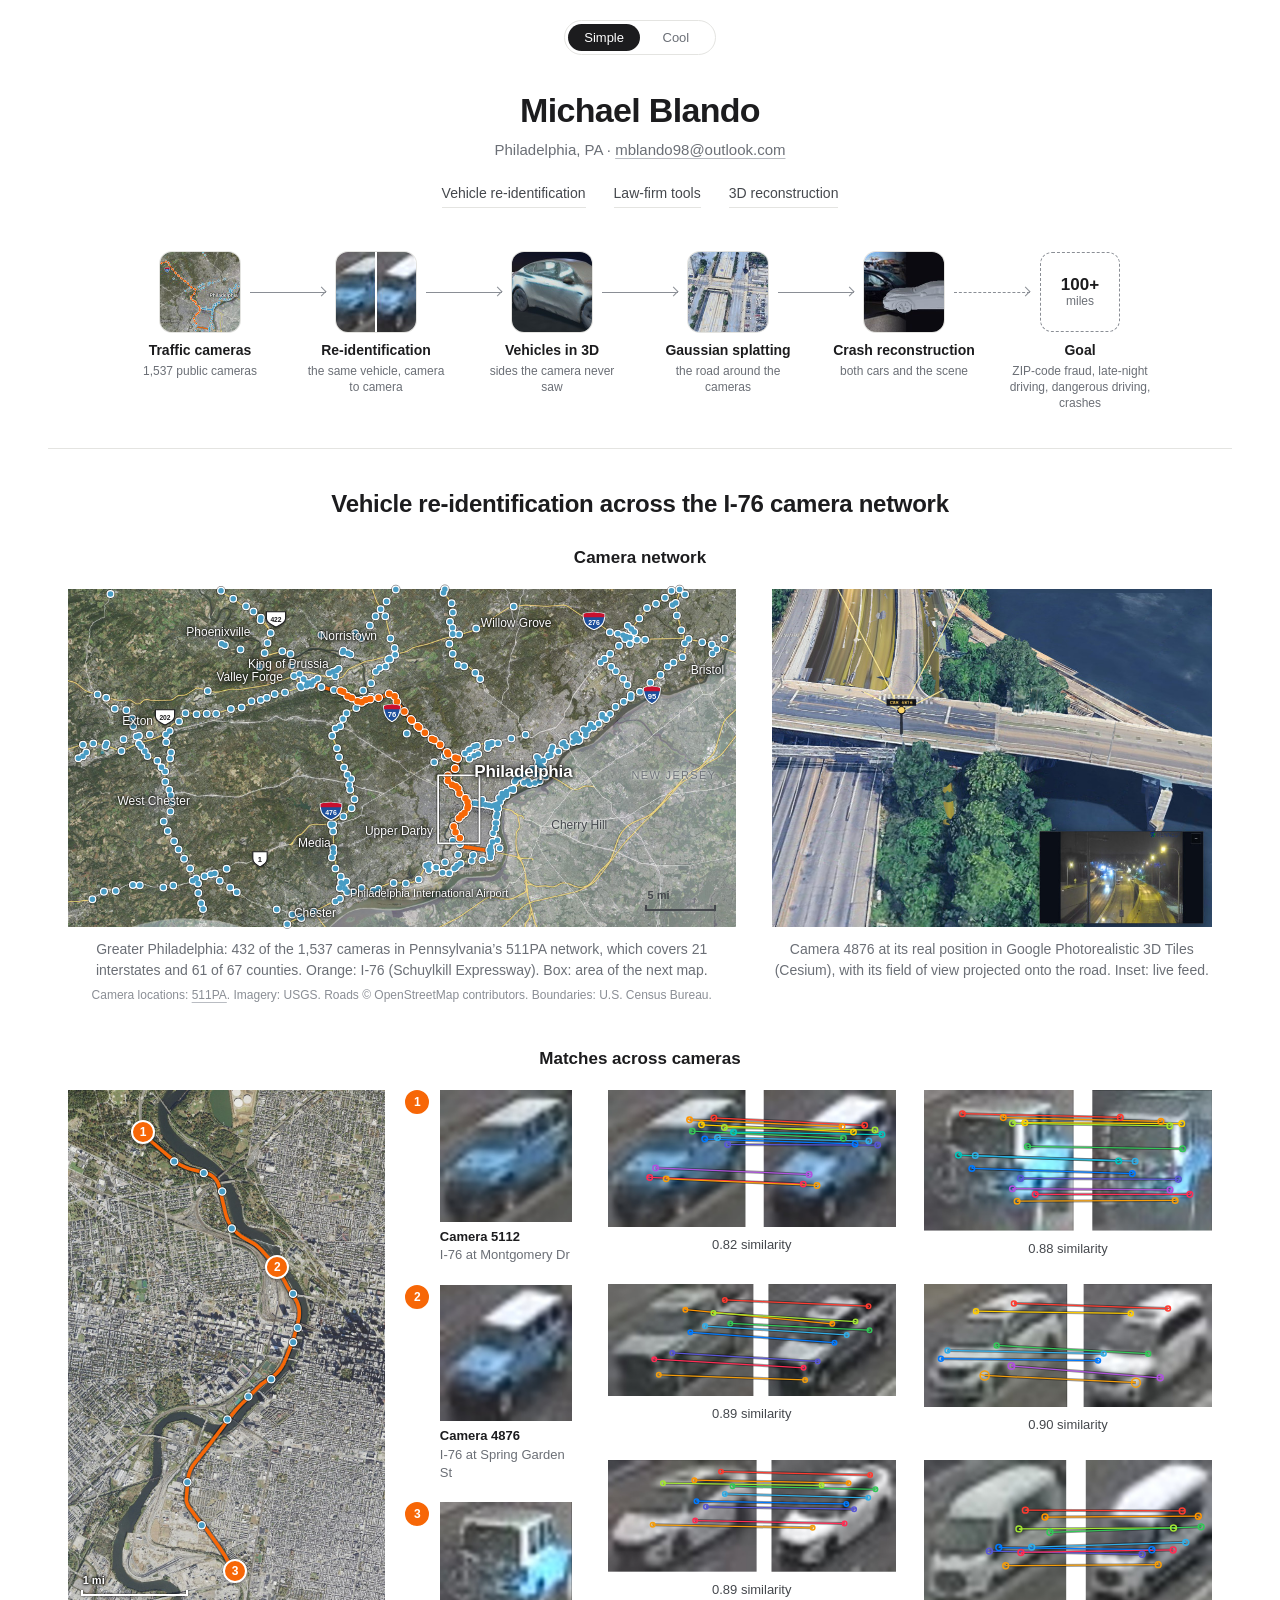
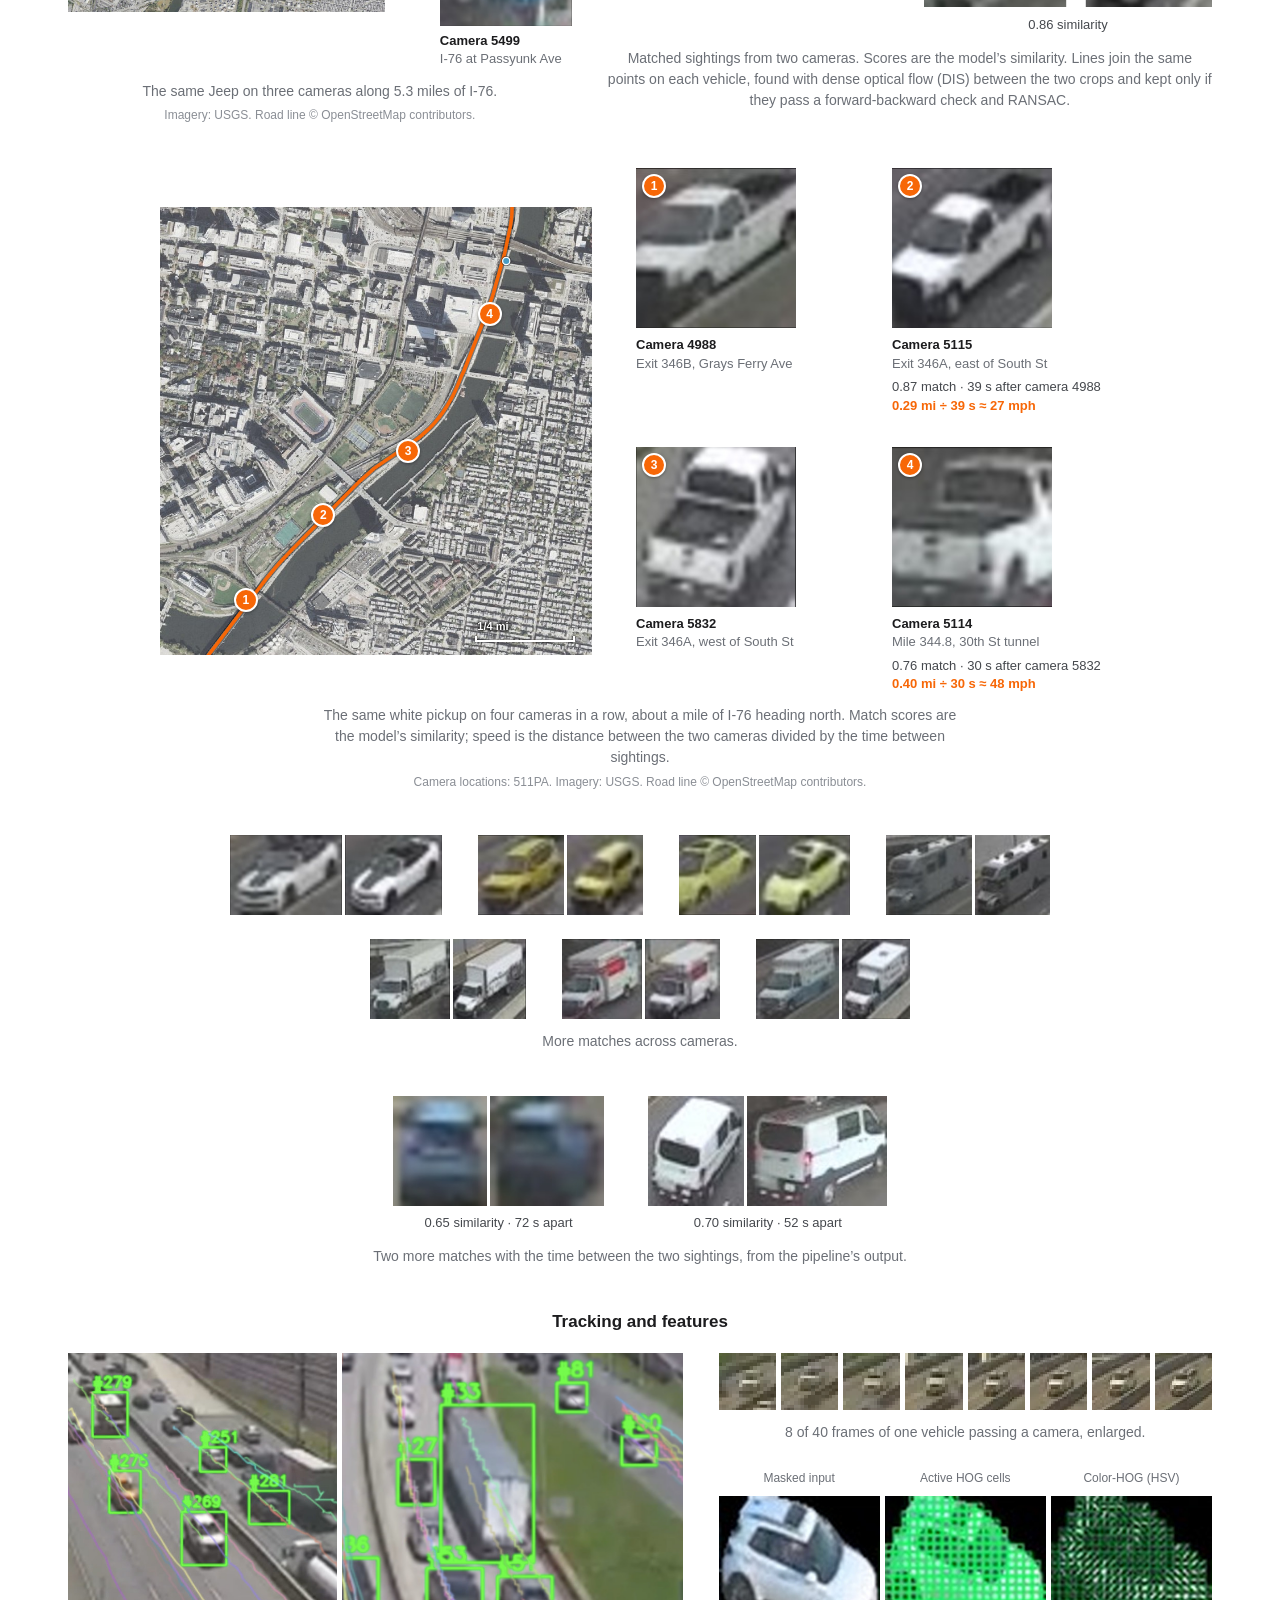
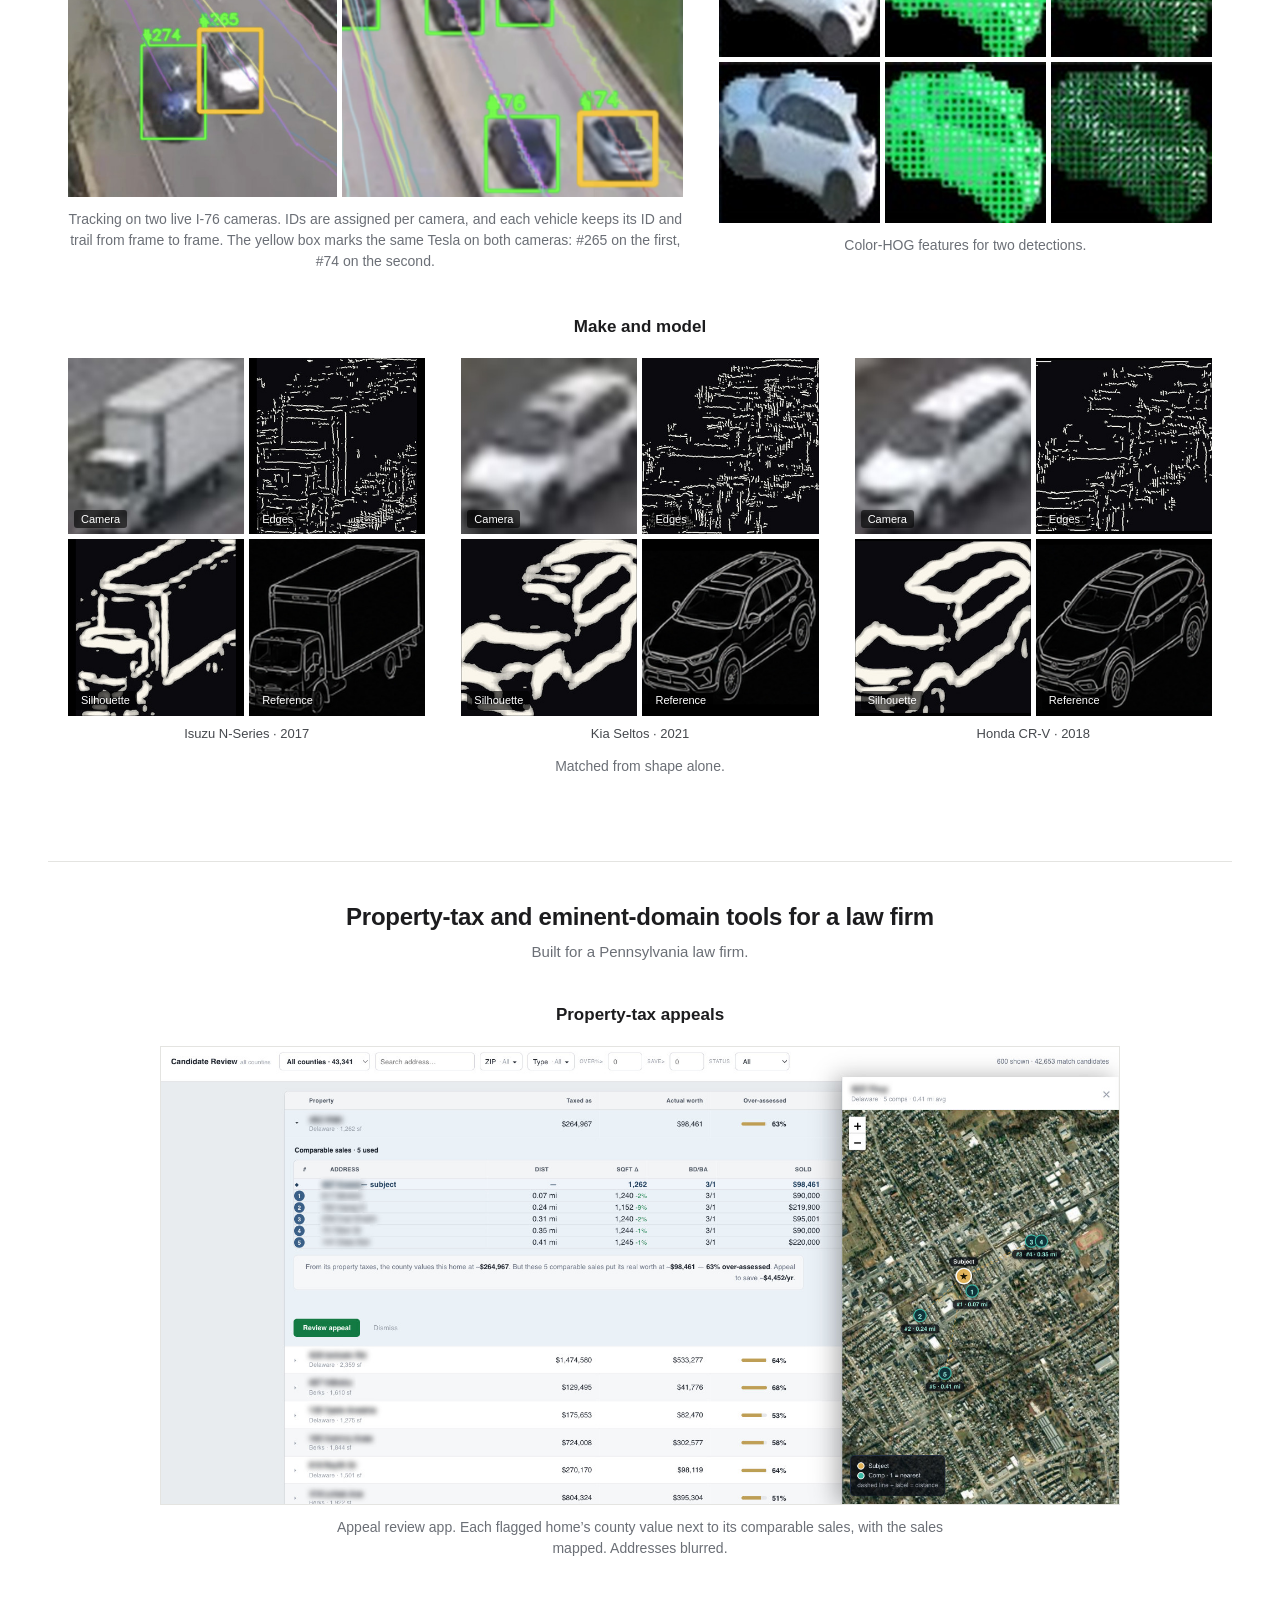
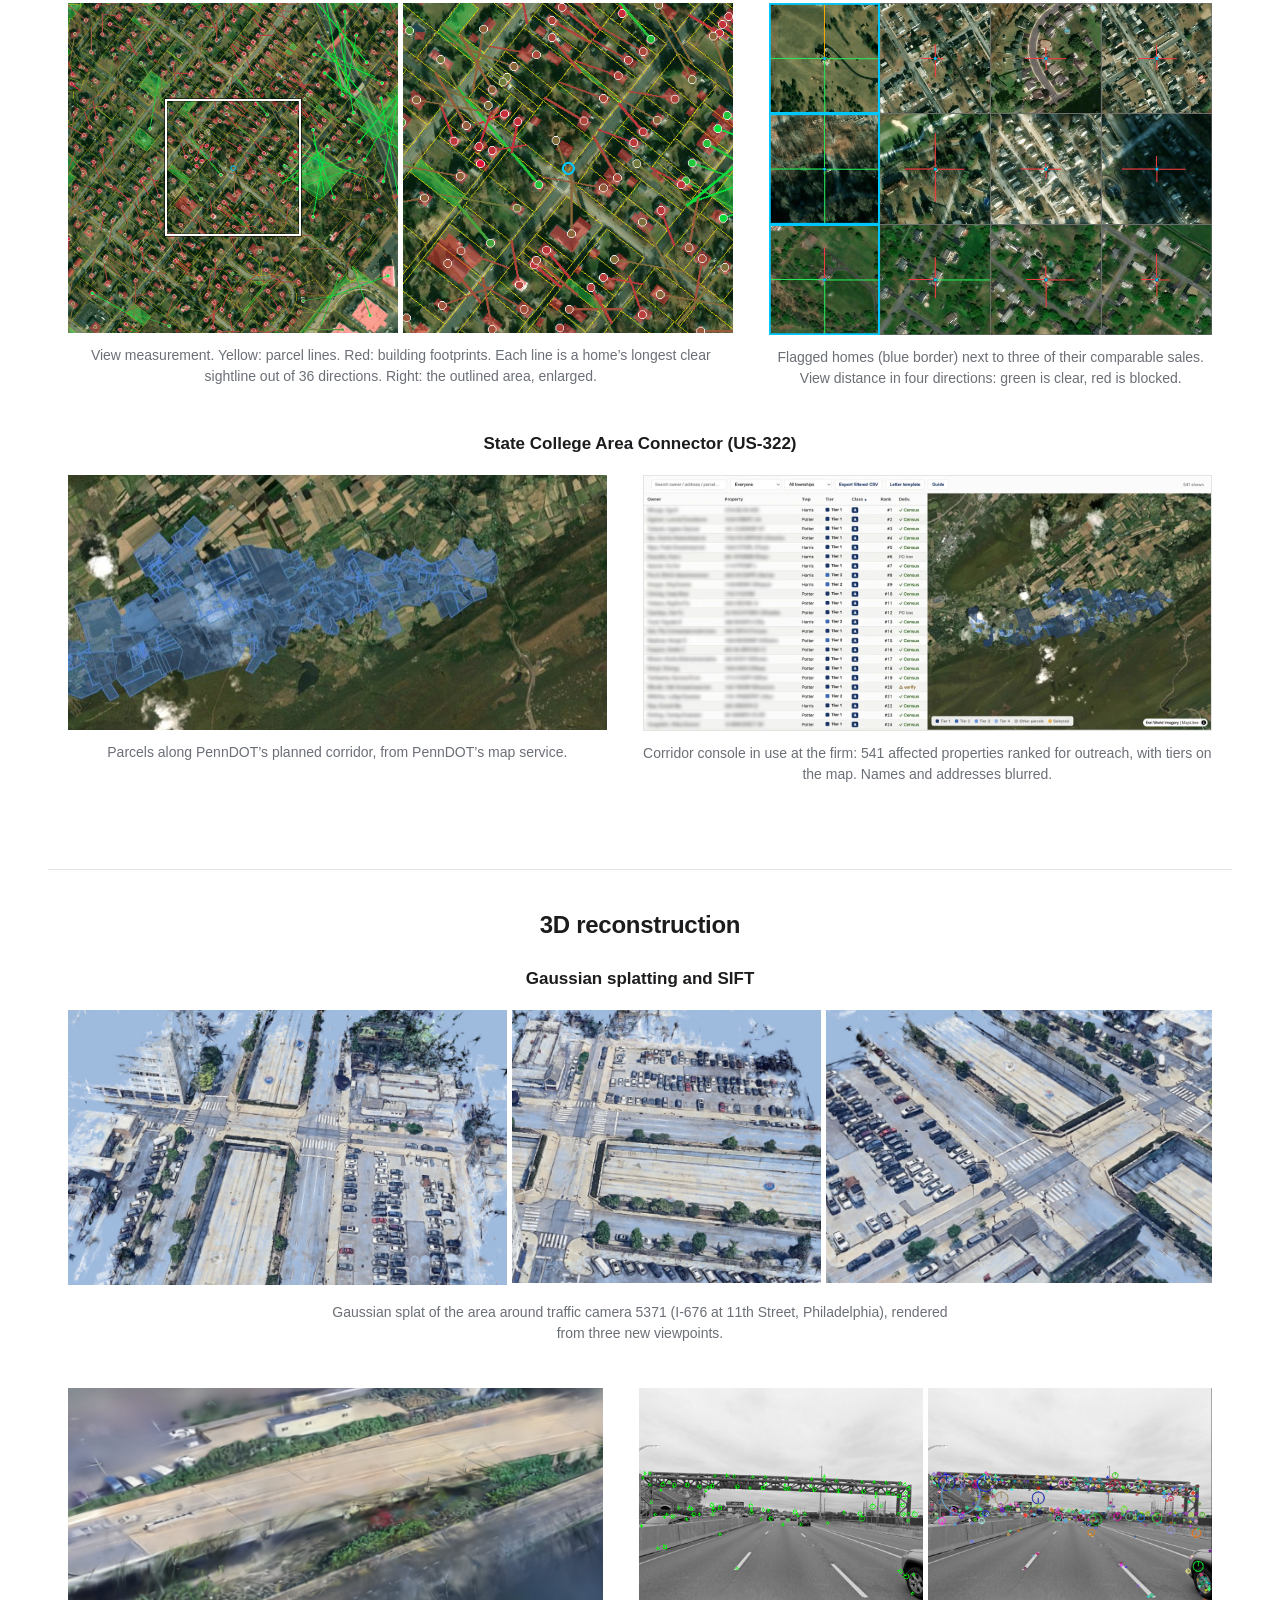
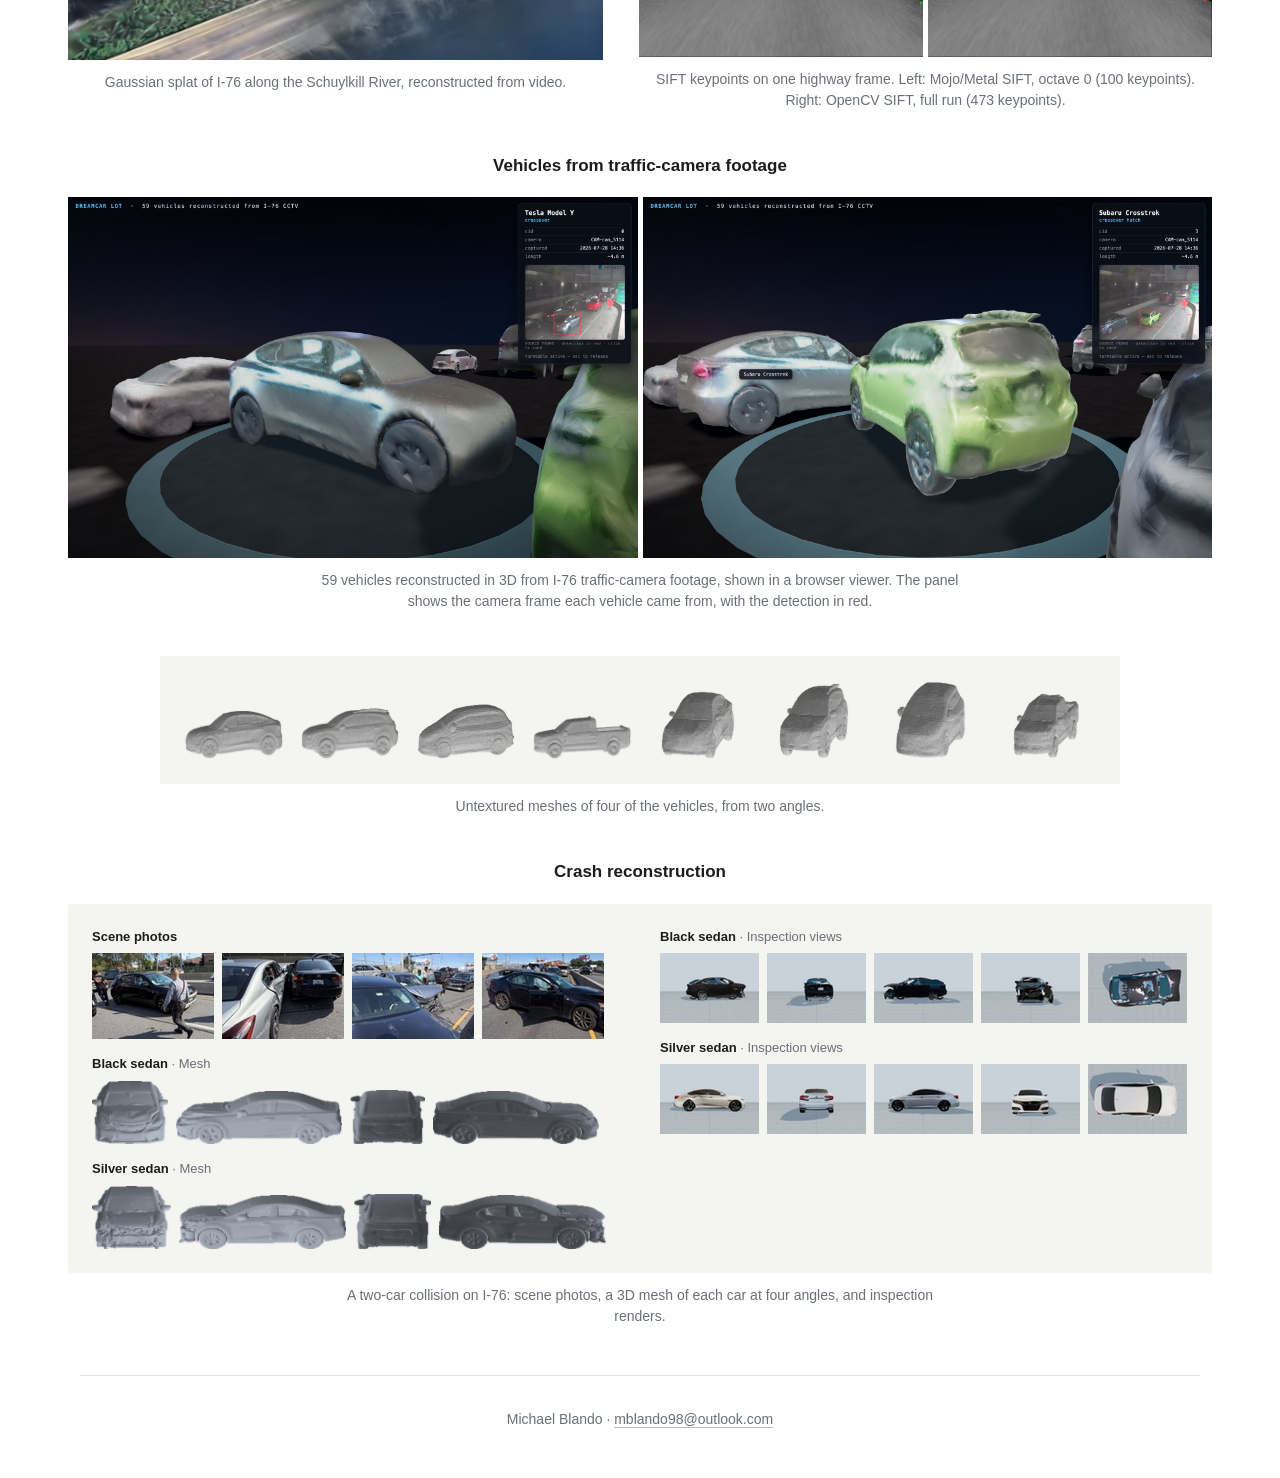
==== commit 7f62674d: "Tighten claims, fix scores, and anonymize the property example - Say "a Pennsylvania law firm"; roun" ====
--- a/index.html
+++ b/index.html
@@ -29,7 +29,7 @@
     <a href="interactive/">Cool</a>
   </nav>
   <h1>Michael Blando</h1>
-  <p class="masthead-meta">Philadelphia, PA &middot; <a href="mailto:Mblando98@outlook.com">Mblando98@outlook.com</a></p>
+  <p class="masthead-meta">Philadelphia, PA &middot; <a href="mailto:mblando98@outlook.com">mblando98@outlook.com</a></p>
   <nav class="masthead-nav" aria-label="Projects">
     <a href="#reid">Vehicle re-identification</a>
     <a href="#law">Law-firm tools</a>
@@ -118,7 +118,7 @@
         </li>
       </ol>
     </div>
-    <figcaption>The same Jeep on three cameras along 5.3 miles of I&#8209;76. Camera locations are real; which sighting came from which camera is for illustration only.<span class="credit">Imagery: USGS. Road line &copy; OpenStreetMap contributors.</span></figcaption>
+    <figcaption>The same Jeep on three cameras along 5.3 miles of I&#8209;76.<span class="credit">Imagery: USGS. Road line &copy; OpenStreetMap contributors.</span></figcaption>
   </figure>
 
   <figure class="fig fig-wide" style="--grow:1.2">
@@ -161,7 +161,7 @@
           <g class="links"><line x1="218.7" y1="47.2" x2="593.4" y2="59.7" stroke="#ff3b30"/><line x1="126.4" y1="66.2" x2="502.7" y2="71.6" stroke="#ffcc00"/><line x1="176.6" y1="149.5" x2="545.2" y2="169.5" stroke="#34c759"/><line x1="57.2" y1="161.5" x2="436.9" y2="169.3" stroke="#32ade6"/><line x1="41.1" y1="181.6" x2="423.2" y2="186.3" stroke="#007aff"/><line x1="212.6" y1="199.4" x2="574.4" y2="228.1" stroke="#af52de"/><line x1="147.4" y1="222.4" x2="515.4" y2="240.0" stroke="#f59e0b"/></g>
           <g class="kps"><g stroke="#ff3b30"><circle cx="218.7" cy="47.2" r="6.0"/><line x1="218.7" y1="47.2" x2="223.7" y2="43.8"/><circle cx="593.4" cy="59.7" r="6.0"/><line x1="593.4" y1="59.7" x2="598.6" y2="56.7"/></g><g stroke="#ffcc00"><circle cx="126.4" cy="66.2" r="6.0"/><line x1="126.4" y1="66.2" x2="126.4" y2="72.2"/><circle cx="502.7" cy="71.6" r="6.0"/><line x1="502.7" y1="71.6" x2="502.2" y2="77.6"/></g><g stroke="#34c759"><circle cx="176.6" cy="149.5" r="6.0"/><line x1="176.6" y1="149.5" x2="174.2" y2="155.0"/><circle cx="545.2" cy="169.5" r="6.0"/><line x1="545.2" y1="169.5" x2="542.5" y2="174.9"/></g><g stroke="#32ade6"><circle cx="57.2" cy="161.5" r="6.0"/><line x1="57.2" y1="161.5" x2="58.5" y2="167.4"/><circle cx="436.9" cy="169.3" r="6.0"/><line x1="436.9" y1="169.3" x2="437.8" y2="175.2"/></g><g stroke="#007aff"><circle cx="41.1" cy="181.6" r="6.0"/><line x1="41.1" y1="181.6" x2="46.8" y2="183.6"/><circle cx="423.2" cy="186.3" r="6.0"/><line x1="423.2" y1="186.3" x2="428.7" y2="188.7"/></g><g stroke="#af52de"><circle cx="212.6" cy="199.4" r="7.9"/><line x1="212.6" y1="199.4" x2="219.4" y2="195.2"/><circle cx="574.4" cy="228.1" r="7.3"/><line x1="574.4" y1="228.1" x2="580.8" y2="224.7"/></g><g stroke="#f59e0b"><circle cx="147.4" cy="222.4" r="11.0"/><line x1="147.4" y1="222.4" x2="136.7" y2="219.8"/><circle cx="515.4" cy="240.0" r="10.8"/><line x1="515.4" y1="240.0" x2="505.0" y2="236.8"/></g></g>
         </svg>
-        <p class="match-label">0.89 similarity</p>
+        <p class="match-label">0.90 similarity</p>
       </div>
       <div class="match">
         <svg class="match-svg" viewBox="0 0 774.1 300" role="img" aria-label="Two sightings of a white hatchback from different cameras, with 9 lines linking the same points on the vehicle">
@@ -171,7 +171,7 @@
           <g class="links"><line x1="303.5" y1="31.2" x2="704.2" y2="40.5" stroke="#ff3b30"/><line x1="231.9" y1="54.2" x2="646.3" y2="62.1" stroke="#ff9500"/><line x1="147.7" y1="62.3" x2="573.9" y2="68.0" stroke="#a3e635"/><line x1="334.6" y1="70.4" x2="718.5" y2="78.6" stroke="#34c759"/><line x1="313.8" y1="91.2" x2="699.0" y2="101.7" stroke="#32ade6"/><line x1="237.7" y1="110.8" x2="640.2" y2="118.1" stroke="#007aff"/><line x1="263.1" y1="125.8" x2="661.2" y2="132.3" stroke="#5856d6"/><line x1="234.2" y1="162.7" x2="635.5" y2="170.7" stroke="#ff2d55"/><line x1="120.0" y1="174.2" x2="549.8" y2="182.1" stroke="#f59e0b"/></g>
           <g class="kps"><g stroke="#ff3b30"><circle cx="303.5" cy="31.2" r="6.0"/><line x1="303.5" y1="31.2" x2="309.4" y2="32.2"/><circle cx="704.2" cy="40.5" r="6.0"/><line x1="704.2" y1="40.5" x2="710.1" y2="41.3"/></g><g stroke="#ff9500"><circle cx="231.9" cy="54.2" r="6.0"/><line x1="231.9" y1="54.2" x2="234.6" y2="48.9"/><circle cx="646.3" cy="62.1" r="6.0"/><line x1="646.3" y1="62.1" x2="648.7" y2="56.6"/></g><g stroke="#a3e635"><circle cx="147.7" cy="62.3" r="6.0"/><line x1="147.7" y1="62.3" x2="153.0" y2="59.4"/><circle cx="573.9" cy="68.0" r="6.0"/><line x1="573.9" y1="68.0" x2="579.0" y2="64.9"/></g><g stroke="#34c759"><circle cx="334.6" cy="70.4" r="6.0"/><line x1="334.6" y1="70.4" x2="339.9" y2="67.5"/><circle cx="718.5" cy="78.6" r="6.0"/><line x1="718.5" y1="78.6" x2="723.6" y2="75.5"/></g><g stroke="#32ade6"><circle cx="313.8" cy="91.2" r="6.0"/><line x1="313.8" y1="91.2" x2="308.5" y2="94.0"/><circle cx="699.0" cy="101.7" r="6.0"/><line x1="699.0" y1="101.7" x2="693.8" y2="104.7"/></g><g stroke="#007aff"><circle cx="237.7" cy="110.8" r="6.0"/><line x1="237.7" y1="110.8" x2="242.7" y2="107.4"/><circle cx="640.2" cy="118.1" r="6.0"/><line x1="640.2" y1="118.1" x2="645.1" y2="114.6"/></g><g stroke="#5856d6"><circle cx="263.1" cy="125.8" r="6.0"/><line x1="263.1" y1="125.8" x2="268.5" y2="123.2"/><circle cx="661.2" cy="132.3" r="6.0"/><line x1="661.2" y1="132.3" x2="666.5" y2="129.6"/></g><g stroke="#ff2d55"><circle cx="234.2" cy="162.7" r="6.0"/><line x1="234.2" y1="162.7" x2="231.2" y2="157.5"/><circle cx="635.5" cy="170.7" r="6.0"/><line x1="635.5" y1="170.7" x2="632.2" y2="165.6"/></g><g stroke="#f59e0b"><circle cx="120.0" cy="174.2" r="6.0"/><line x1="120.0" y1="174.2" x2="122.2" y2="168.7"/><circle cx="549.8" cy="182.1" r="6.0"/><line x1="549.8" y1="182.1" x2="551.9" y2="176.5"/></g></g>
         </svg>
-        <p class="match-label">0.90 similarity</p>
+        <p class="match-label">0.89 similarity</p>
       </div>
       <div class="match">
         <svg class="match-svg" viewBox="0 0 587.8 300" role="img" aria-label="Two sightings of a white passenger van from different cameras, with 9 lines linking the same points on the vehicle">
@@ -270,7 +270,7 @@
       </div>
       <div class="timed-pair">
         <div class="wall-pair"><img src="assets/img/reid/timed-van-a.jpg" width="131" height="150" loading="lazy" alt="White cargo van from behind, first camera"><img src="assets/img/reid/timed-van-b.jpg" width="150" height="118" loading="lazy" alt="The same vehicle on a second camera"></div>
-        <p class="match-label">0.58 similarity &middot; 52 s apart</p>
+        <p class="match-label">0.70 similarity &middot; 52 s apart</p>
       </div>
     </div>
     <figcaption>Two more matches with the time between the two sightings, from the pipeline&rsquo;s output.</figcaption>
@@ -334,7 +334,7 @@
 
 <section class="project" id="law" aria-labelledby="law-title">
   <h2 id="law-title">Property-tax and eminent-domain tools for a law firm</h2>
-  <p class="deck">Built for a law firm in Fort Washington, PA.</p>
+  <p class="deck">Built for a Pennsylvania law firm.</p>
 
   <h3>Property-tax appeals</h3>
 
@@ -362,8 +362,8 @@
 
   <div class="row">
   <figure class="fig fig-wide" style="--grow:2.11">
-    <a class="zoom" href="assets/img/law/corridor-parcels.jpg"><img src="assets/img/law/corridor-parcels.jpg" width="1800" height="853" loading="lazy" alt="Satellite view of the valley east of State College with every parcel in the highway corridor outlined and colored blue, orange or green, next to a legend panel"></a>
-    <figcaption>Parcels along PennDOT&rsquo;s planned corridor, from PennDOT&rsquo;s map service, colored by each owner&rsquo;s response to survey-access notices.</figcaption>
+    <a class="zoom" href="assets/img/law/corridor-parcels.jpg"><img src="assets/img/law/corridor-parcels.jpg" width="738" height="350" loading="lazy" alt="Satellite view of the valley east of State College with every parcel in the planned highway corridor outlined in blue"></a>
+    <figcaption>Parcels along PennDOT&rsquo;s planned corridor, from PennDOT&rsquo;s map service.</figcaption>
   </figure>
 
   <figure class="fig fig-wide" style="--grow:2.23">
@@ -442,7 +442,7 @@
 </main>
 
 <footer class="site-footer">
-  <p>Michael Blando &middot; <a href="mailto:Mblando98@outlook.com">Mblando98@outlook.com</a></p>
+  <p>Michael Blando &middot; <a href="mailto:mblando98@outlook.com">mblando98@outlook.com</a></p>
 </footer>
 
 <dialog class="lightbox" aria-label="Enlarged image">
